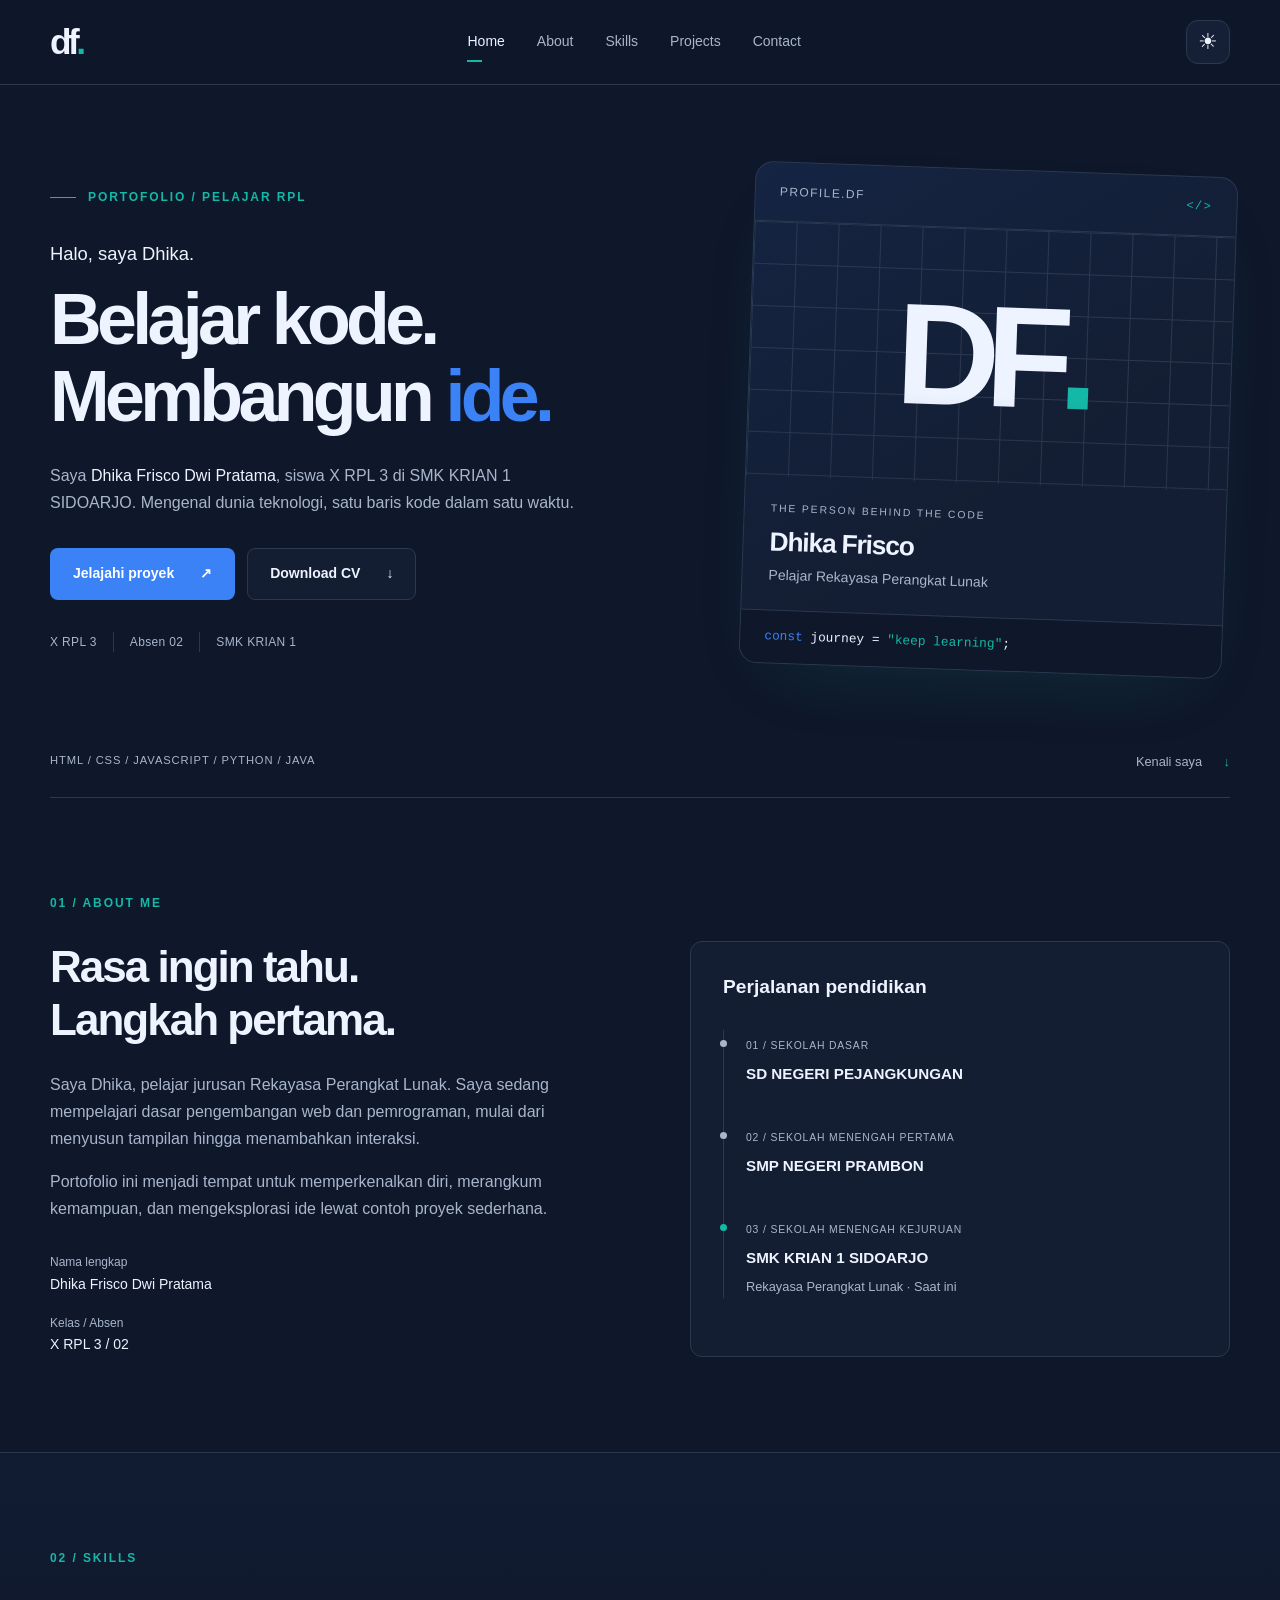
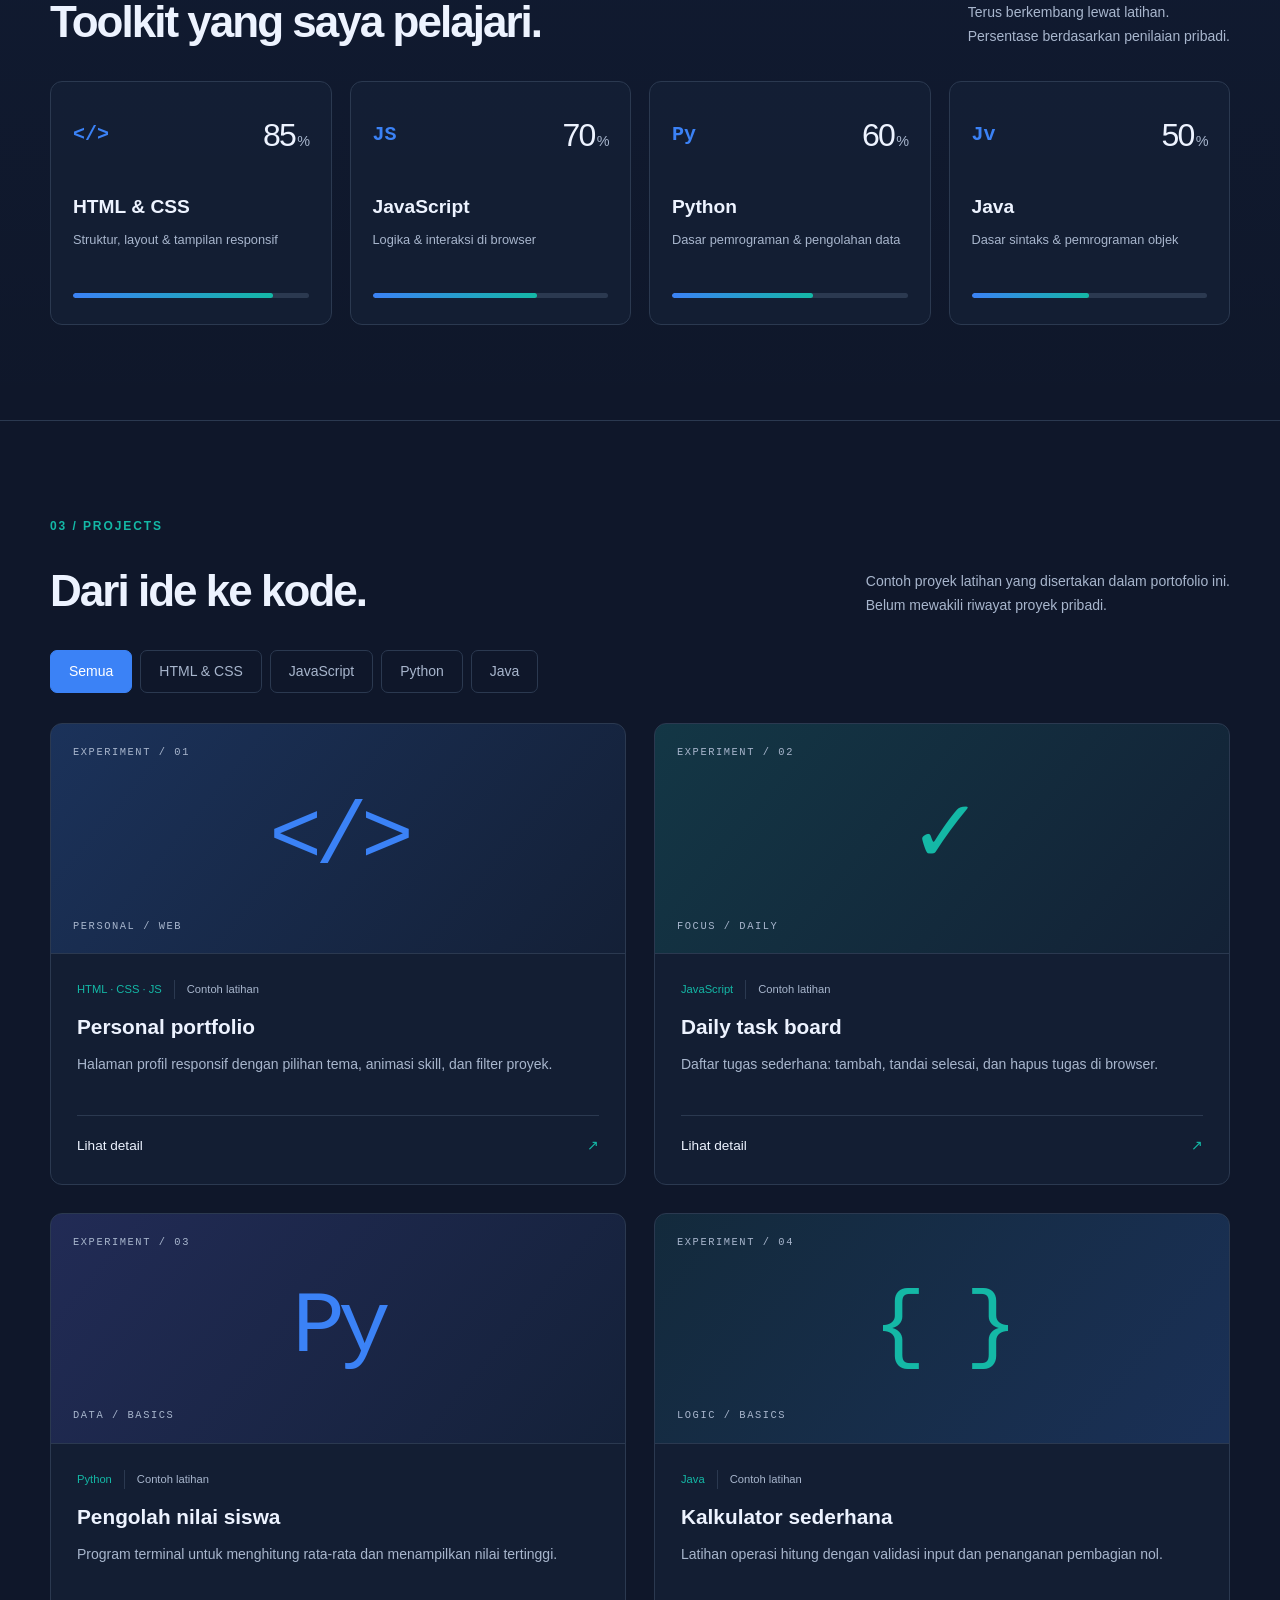
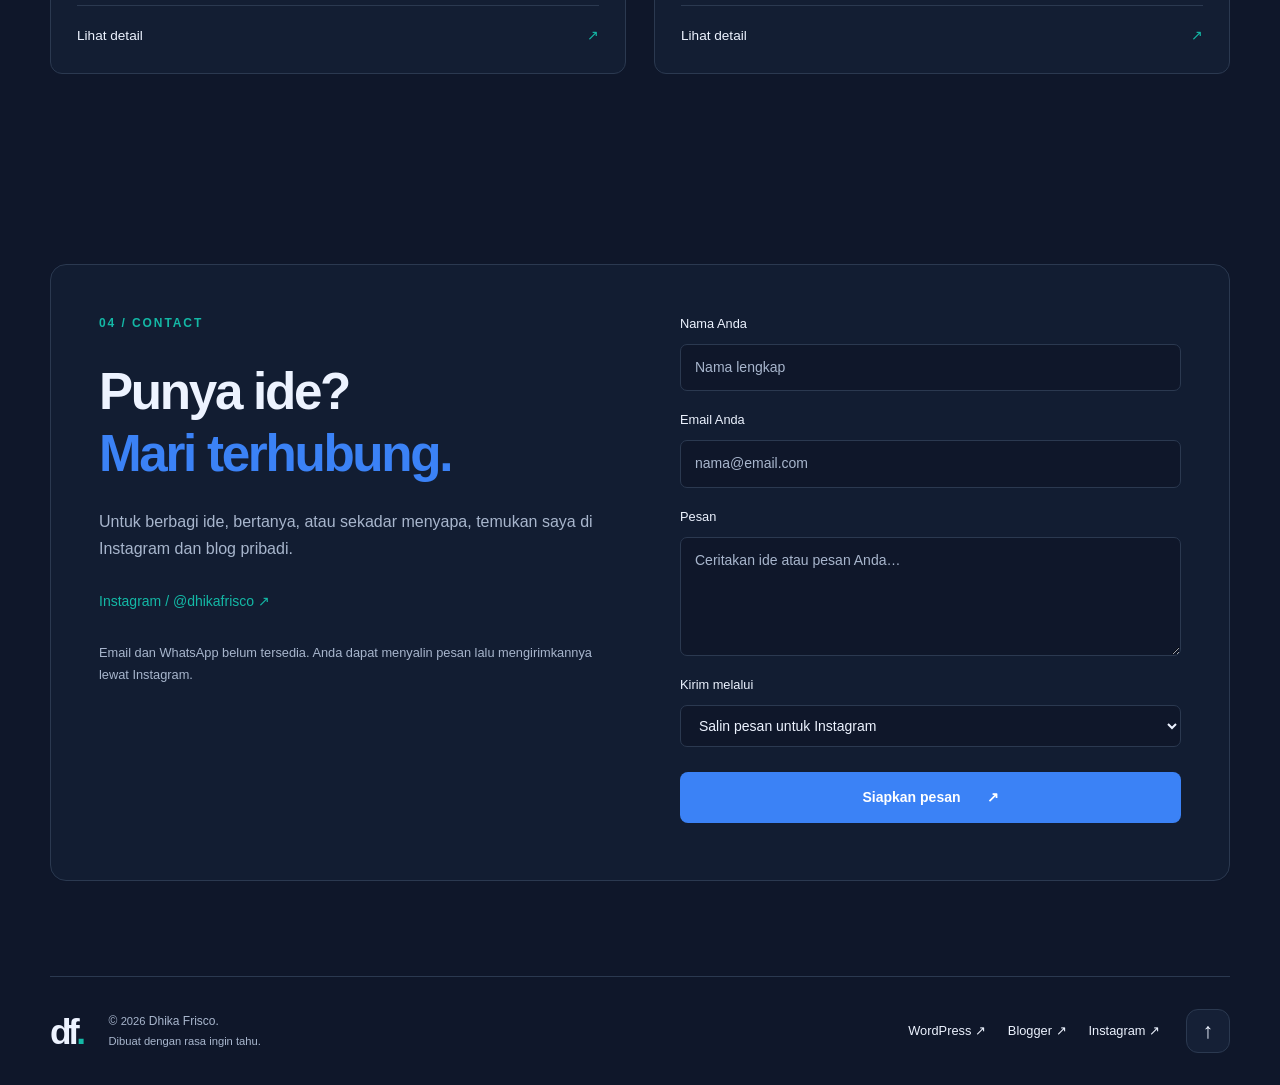
==== index.html @ e19b23f7 "Add files via upload" ====
<!DOCTYPE html>
<html lang="id" data-theme="dark"><head><meta charset="UTF-8"><meta name="viewport" content="width=device-width, initial-scale=1"><meta name="description" content="Portofolio Dhika Frisco Dwi Pratama, siswa X RPL 3 SMK KRIAN 1 SIDOARJO. Profil, kemampuan, dan contoh proyek pemrograman."><meta name="theme-color" content="#0F172A"><title>Dhika Frisco — Portofolio</title><link rel="icon" href="assets/favicon.svg" type="image/svg+xml"><link rel="stylesheet" href="style.css"><script src="config.js" defer></script><script src="script.js" defer></script></head>
<body><a class="skip" href="#main">Lewati navigasi</a><header class="header"><div class="container nav-wrap"><a href="#home" class="brand" aria-label="Dhika Frisco, beranda">df<span>.</span></a><nav id="navigation" aria-label="Navigasi utama"><a href="#home" class="active">Home</a><a href="#about">About</a><a href="#skills">Skills</a><a href="#projects">Projects</a><a href="#contact">Contact</a></nav><div class="nav-tools"><button id="theme-toggle" class="icon-button" aria-label="Aktifkan mode terang" aria-pressed="false">☀</button><button id="menu-toggle" class="icon-button menu-toggle" aria-label="Buka menu" aria-controls="navigation" aria-expanded="false">☰</button></div></div></header>
<main id="main"><section id="home" class="hero container"><div class="hero-copy"><div class="eyebrow"><span class="line"></span> PORTOFOLIO / PELAJAR RPL</div><p class="hello">Halo, saya Dhika.</p><h1>Belajar kode.<br>Membangun <span>ide.</span></h1><p class="hero-description">Saya <strong>Dhika Frisco Dwi Pratama</strong>, siswa X RPL 3 di SMK KRIAN 1 SIDOARJO. Mengenal dunia teknologi, satu baris kode dalam satu waktu.</p><div class="actions"><a class="button primary" href="#projects">Jelajahi proyek <span aria-hidden="true">↗</span></a><a class="button secondary" href="assets/CV-Dhika-Frisco.pdf" download>Download CV <span aria-hidden="true">↓</span></a></div><div class="hero-meta"><span>X RPL 3</span><span>Absen 02</span><span>SMK KRIAN 1</span></div></div><div class="profile-panel"><div class="panel-top"><span>PROFILE.DF</span><span class="mono">&lt;/&gt;</span></div><div class="monogram" role="img" aria-label="Monogram DF, Dhika Frisco">DF<span>.</span></div><div class="profile-bottom"><span class="small-label">THE PERSON BEHIND THE CODE</span><h2>Dhika Frisco</h2><p>Pelajar Rekayasa Perangkat Lunak</p></div><div class="code-note"><span>const</span> journey = <b>"keep learning"</b>;</div></div><div class="hero-foot"><span>HTML / CSS / JAVASCRIPT / PYTHON / JAVA</span><a href="#about">Kenali saya <span aria-hidden="true">↓</span></a></div></section>
<section id="about" class="section container"><div class="section-label">01 / ABOUT ME</div><div class="about-grid"><div><h2>Rasa ingin tahu.<br>Langkah pertama.</h2><p>Saya Dhika, pelajar jurusan Rekayasa Perangkat Lunak. Saya sedang mempelajari dasar pengembangan web dan pemrograman, mulai dari menyusun tampilan hingga menambahkan interaksi.</p><p>Portofolio ini menjadi tempat untuk memperkenalkan diri, merangkum kemampuan, dan mengeksplorasi ide lewat contoh proyek sederhana.</p><div class="identity"><div><span>Nama lengkap</span><strong>Dhika Frisco Dwi Pratama</strong></div><div><span>Kelas / Absen</span><strong>X RPL 3 / 02</strong></div></div></div><div class="education"><h3>Perjalanan pendidikan</h3><ol><li><span>01 / SEKOLAH DASAR</span><h4>SD NEGERI PEJANGKUNGAN</h4></li><li><span>02 / SEKOLAH MENENGAH PERTAMA</span><h4>SMP NEGERI PRAMBON</h4></li><li class="current"><span>03 / SEKOLAH MENENGAH KEJURUAN</span><h4>SMK KRIAN 1 SIDOARJO</h4><p>Rekayasa Perangkat Lunak · Saat ini</p></li></ol></div></div></section>
<section id="skills" class="section skills-section"><div class="container"><div class="section-label">02 / SKILLS</div><div class="section-heading"><h2>Toolkit yang saya pelajari.</h2><p>Terus berkembang lewat latihan.<br>Persentase berdasarkan penilaian pribadi.</p></div><div class="skills-grid"><article class="skill-card"><div class="skill-top"><span class="skill-icon" aria-hidden="true">&lt;/&gt;</span><span class="percent">85<small>%</small></span></div><h3>HTML & CSS</h3><p>Struktur, layout & tampilan responsif</p><div class="skill-track" role="progressbar" aria-label="Kemampuan HTML & CSS" aria-valuemin="0" aria-valuemax="100" aria-valuenow="85"><span style="--level:85%"></span></div></article><article class="skill-card"><div class="skill-top"><span class="skill-icon" aria-hidden="true">JS</span><span class="percent">70<small>%</small></span></div><h3>JavaScript</h3><p>Logika & interaksi di browser</p><div class="skill-track" role="progressbar" aria-label="Kemampuan JavaScript" aria-valuemin="0" aria-valuemax="100" aria-valuenow="70"><span style="--level:70%"></span></div></article><article class="skill-card"><div class="skill-top"><span class="skill-icon" aria-hidden="true">Py</span><span class="percent">60<small>%</small></span></div><h3>Python</h3><p>Dasar pemrograman & pengolahan data</p><div class="skill-track" role="progressbar" aria-label="Kemampuan Python" aria-valuemin="0" aria-valuemax="100" aria-valuenow="60"><span style="--level:60%"></span></div></article><article class="skill-card"><div class="skill-top"><span class="skill-icon" aria-hidden="true">Jv</span><span class="percent">50<small>%</small></span></div><h3>Java</h3><p>Dasar sintaks & pemrograman objek</p><div class="skill-track" role="progressbar" aria-label="Kemampuan Java" aria-valuemin="0" aria-valuemax="100" aria-valuenow="50"><span style="--level:50%"></span></div></article></div></div></section>
<section id="projects" class="section container"><div class="section-label">03 / PROJECTS</div><div class="section-heading"><h2>Dari ide ke kode.</h2><p>Contoh proyek latihan yang disertakan dalam portofolio ini.<br>Belum mewakili riwayat proyek pribadi.</p></div><div class="filters" role="group" aria-label="Filter bahasa proyek"><button class="selected" data-filter="all" aria-pressed="true">Semua</button><button data-filter="html" aria-pressed="false">HTML & CSS</button><button data-filter="js" aria-pressed="false">JavaScript</button><button data-filter="python" aria-pressed="false">Python</button><button data-filter="java" aria-pressed="false">Java</button></div><p class="sr-only" id="filter-status" aria-live="polite">4 proyek ditampilkan.</p><div class="projects-grid"><article class="project-card" data-category="html js"><div class="project-art art-1"><span class="project-number">EXPERIMENT / 01</span><span class="project-symbol" aria-hidden="true">&lt;/&gt;</span><span class="art-caption">PERSONAL / WEB</span></div><div class="project-body"><div class="tags">HTML · CSS · JS <span>Contoh latihan</span></div><h3>Personal portfolio</h3><p>Halaman profil responsif dengan pilihan tema, animasi skill, dan filter proyek.</p><button class="project-open" data-project="1">Lihat detail <span aria-hidden="true">↗</span></button></div></article><article class="project-card" data-category="html js"><div class="project-art art-2"><span class="project-number">EXPERIMENT / 02</span><span class="project-symbol" aria-hidden="true">✓</span><span class="art-caption">FOCUS / DAILY</span></div><div class="project-body"><div class="tags">JavaScript <span>Contoh latihan</span></div><h3>Daily task board</h3><p>Daftar tugas sederhana: tambah, tandai selesai, dan hapus tugas di browser.</p><button class="project-open" data-project="2">Lihat detail <span aria-hidden="true">↗</span></button></div></article><article class="project-card" data-category="python"><div class="project-art art-3"><span class="project-number">EXPERIMENT / 03</span><span class="project-symbol" aria-hidden="true">Py</span><span class="art-caption">DATA / BASICS</span></div><div class="project-body"><div class="tags">Python <span>Contoh latihan</span></div><h3>Pengolah nilai siswa</h3><p>Program terminal untuk menghitung rata-rata dan menampilkan nilai tertinggi.</p><button class="project-open" data-project="3">Lihat detail <span aria-hidden="true">↗</span></button></div></article><article class="project-card" data-category="java"><div class="project-art art-4"><span class="project-number">EXPERIMENT / 04</span><span class="project-symbol" aria-hidden="true">{ }</span><span class="art-caption">LOGIC / BASICS</span></div><div class="project-body"><div class="tags">Java <span>Contoh latihan</span></div><h3>Kalkulator sederhana</h3><p>Latihan operasi hitung dengan validasi input dan penanganan pembagian nol.</p><button class="project-open" data-project="4">Lihat detail <span aria-hidden="true">↗</span></button></div></article></div></section>
<section id="contact" class="section container"><div class="contact-panel"><div><div class="section-label">04 / CONTACT</div><h2>Punya ide?<br><span>Mari terhubung.</span></h2><p>Untuk berbagi ide, bertanya, atau sekadar menyapa, temukan saya di Instagram dan blog pribadi.</p><a class="social-contact" href="https://www.instagram.com/dhikafrisco/" target="_blank" rel="noopener noreferrer">Instagram / @dhikafrisco ↗</a><p class="contact-note" id="contact-note">Email dan WhatsApp belum tersedia. Anda dapat menyalin pesan lalu mengirimkannya lewat Instagram.</p></div><form id="contact-form"><label for="name">Nama Anda</label><input id="name" name="name" autocomplete="name" placeholder="Nama lengkap" required maxlength="100"><label for="email">Email Anda</label><input id="email" name="email" type="email" autocomplete="email" placeholder="nama@email.com" required maxlength="180"><label for="message">Pesan</label><textarea id="message" name="message" rows="4" placeholder="Ceritakan ide atau pesan Anda…" required maxlength="3000"></textarea><label for="channel">Kirim melalui</label><select id="channel" name="channel"><option value="copy">Salin pesan untuk Instagram</option></select><button type="submit" class="button primary" id="send-button">Siapkan pesan <span aria-hidden="true">↗</span></button><p id="form-status" role="status" aria-live="polite"></p></form></div></section></main>
<footer class="container footer"><a class="brand" href="#home" aria-label="Kembali ke beranda">df<span>.</span></a><p>© <span id="year">2026</span> Dhika Frisco.<br><span>Dibuat dengan rasa ingin tahu.</span></p><div class="footer-links"><a href="https://dhikadifidip.wordpress.com" target="_blank" rel="noopener noreferrer">WordPress ↗</a><a href="https://difidip.blogspot.com" target="_blank" rel="noopener noreferrer">Blogger ↗</a><a href="https://www.instagram.com/dhikafrisco/" target="_blank" rel="noopener noreferrer">Instagram ↗</a></div><a class="icon-button" href="#home" aria-label="Kembali ke atas">↑</a></footer>
<dialog id="project-dialog"><div class="dialog-header"><span class="section-label">PROJECT / DETAIL</span><button id="close-dialog" class="icon-button" aria-label="Tutup detail">×</button></div><h2 id="dialog-title"></h2><p id="dialog-description"></p><p class="contact-note">Contoh latihan, bukan klaim proyek yang telah dikerjakan sebelumnya.</p><a id="dialog-link" class="button primary">Buka</a></dialog><noscript><p class="noscript">Aktifkan JavaScript untuk filter proyek, pergantian tema, dan formulir kontak. Profil dan CV tetap dapat diakses.</p></noscript></body></html>
---- style.css ----
:root{color-scheme:dark;--bg:#0f172a;--surface:#152036;--text:#edf3ff;--muted:#a8b6cd;--border:#2b3950;--blue:#3b82f6;--teal:#14b8a6;--glass:rgba(21,32,54,.75);--header:rgba(15,23,42,.88)}
[data-theme=light]{color-scheme:light;--bg:#f5f8ff;--surface:#fff;--text:#14233b;--muted:#52617a;--border:#d4deed;--blue:#245fcb;--teal:#087c70;--glass:rgba(255,255,255,.82);--header:rgba(245,248,255,.92)}
*{box-sizing:border-box}html{scroll-behavior:smooth;scroll-padding-top:100px}body{margin:0;background:var(--bg);color:var(--text);font-family:Inter,ui-sans-serif,-apple-system,BlinkMacSystemFont,"Segoe UI",sans-serif;font-size:16px;line-height:1.7}a{color:inherit;text-decoration:none}button,input,textarea,select{font:inherit}button,a,input,textarea,select{-webkit-tap-highlight-color:transparent}button{cursor:pointer}button,a{touch-action:manipulation}button{color:inherit}a,button{transition:background .2s,transform .2s,color .2s,border-color .2s}button:hover,.button:hover{transform:translateY(-2px)}:focus-visible{outline:3px solid var(--teal);outline-offset:5px}p{color:var(--muted)}h1,h2,h3,h4,p{margin-top:0}h2{font-size:clamp(1.9rem,3.5vw,2.75rem);line-height:1.2;letter-spacing:-.045em;margin-bottom:24px}h3{font-size:1.2rem;line-height:1.35}h4{line-height:1.5}.container{width:min(1180px,calc(100% - 64px));margin-inline:auto}.header{position:sticky;top:0;z-index:20;border-bottom:1px solid var(--border);background:var(--header);backdrop-filter:blur(20px)}.nav-wrap{display:flex;align-items:center;justify-content:space-between;height:84px}.brand{font-size:2.2rem;font-weight:800;letter-spacing:-.1em;line-height:1}.brand span{color:var(--teal)}nav{display:flex;gap:32px}nav a{font-size:.875rem;color:var(--muted);position:relative;padding:10px 0}nav a.active,nav a:hover{color:var(--text)}nav a.active:after{content:"";position:absolute;bottom:2px;left:0;width:15px;height:2px;background:var(--teal)}.nav-tools{display:flex;gap:8px}.icon-button{display:inline-flex;align-items:center;justify-content:center;width:44px;height:44px;border:1px solid var(--border);border-radius:12px;background:var(--surface);font-size:1.35rem}.menu-toggle{display:none}.hero{position:relative;display:grid;grid-template-columns:1.3fr 1fr;column-gap:70px;align-items:center;padding-top:84px}.eyebrow,.section-label{font-size:.75rem;letter-spacing:.16em;color:var(--teal);font-weight:700}.eyebrow{display:flex;align-items:center;gap:12px;margin-bottom:30px}.line{width:26px;height:1px;background:var(--teal)}.hello{color:var(--text);font-size:1.15rem;margin-bottom:12px}h1{font-size:clamp(3rem,5.6vw,4.8rem);line-height:1.08;letter-spacing:-.065em;margin:0 0 26px;font-weight:750}h1 span,.contact-panel h2 span{color:var(--blue)}.hero-description{max-width:540px;margin-bottom:32px}.hero-description strong{color:var(--text);font-weight:500}.actions{display:flex;flex-wrap:wrap;gap:12px}.button{display:inline-flex;align-items:center;justify-content:center;gap:26px;padding:13px 22px;font-size:.875rem;font-weight:650;border-radius:8px;min-height:48px;border:1px solid transparent}.primary{background:var(--blue);color:#fff}.primary:hover{filter:brightness(1.12)}.secondary{border-color:var(--border);background:var(--glass)}.hero-meta{display:flex;flex-wrap:wrap;gap:16px;margin-top:32px;font-size:.75rem;letter-spacing:.03em;color:var(--muted)}.hero-meta span+span{border-left:1px solid var(--border);padding-left:16px}.profile-panel{position:relative;isolation:isolate;border:1px solid var(--border);border-radius:18px;background:linear-gradient(145deg,rgba(59,130,246,.12),var(--glass) 60%);box-shadow:0 30px 80px -35px rgba(20,184,166,.16);transform:rotate(2deg);overflow:hidden}.panel-top{display:flex;justify-content:space-between;align-items:center;padding:19px 24px;border-bottom:1px solid var(--border);font-size:.75rem;letter-spacing:.12em;color:var(--muted)}.mono{font-family:monospace;color:var(--teal)}.monogram{height:255px;display:flex;align-items:center;justify-content:center;font-size:9rem;font-weight:800;letter-spacing:-.1em;line-height:1;color:var(--text);background-image:linear-gradient(var(--border) 1px,transparent 1px),linear-gradient(90deg,var(--border) 1px,transparent 1px);background-size:42px 42px;mask-image:linear-gradient(black 65%,rgba(0,0,0,.85))}.monogram span{color:var(--teal)}.profile-bottom{padding:16px 26px 22px}.small-label{font-size:.65rem;letter-spacing:.18em;color:var(--muted)}.profile-bottom h2{font-size:1.65rem;margin:6px 0}.profile-bottom p{font-size:.875rem;margin:0}.code-note{padding:15px 24px;font-family:monospace;font-size:.8rem;background:var(--bg);border-top:1px solid var(--border)}.code-note span{color:var(--blue)}.code-note b{color:var(--teal);font-weight:400}.hero-foot{grid-column:1/-1;display:flex;justify-content:space-between;gap:20px;padding:42px 0 24px;margin-top:38px;border-bottom:1px solid var(--border);font-size:.7rem;letter-spacing:.08em;color:var(--muted)}.hero-foot a{font-size:.8rem;letter-spacing:0}.hero-foot a span{margin-left:18px;color:var(--teal)}.section{padding-top:95px;padding-bottom:95px}.section-label{margin-bottom:28px}.about-grid{display:grid;grid-template-columns:1fr 1fr;gap:100px}.identity{margin-top:30px;display:grid;gap:16px}.identity div{display:flex;flex-direction:column}.identity span{color:var(--muted);font-size:.75rem}.identity strong{font-size:.875rem;font-weight:500}.education{padding:32px;border:1px solid var(--border);border-radius:12px;background:var(--glass)}.education h3{margin-bottom:30px}.education ol{padding:0;list-style:none;margin:0}.education li{border-left:1px solid var(--border);padding:0 0 30px 22px;position:relative}.education li:before{content:"";width:7px;height:7px;position:absolute;left:-4px;top:10px;border-radius:50%;background:var(--muted)}.education li.current{padding-bottom:0}.education li.current:before{background:var(--teal)}.education li span{font-size:.65rem;letter-spacing:.08em;color:var(--muted)}.education h4{font-size:.95rem;margin:6px 0}.education li p{font-size:.8rem;margin:0}.skills-section{background:linear-gradient(180deg,rgba(59,130,246,.035),transparent);border-block:1px solid var(--border)}.section-heading{display:flex;justify-content:space-between;align-items:end;gap:32px;margin-bottom:32px}.section-heading h2{margin:0}.section-heading p{font-size:.875rem;margin:0;max-width:390px}.skills-grid{display:grid;grid-template-columns:repeat(4,1fr);gap:18px}.skill-card{padding:26px 22px;border:1px solid var(--border);background:var(--glass);border-radius:12px;transition:transform .3s,border-color .3s}.skill-card:hover{transform:translateY(-5px);border-color:var(--blue)}.skill-top{display:flex;align-items:center;justify-content:space-between;margin-bottom:32px}.skill-icon{font-family:monospace;font-weight:bold;color:var(--blue);font-size:1.25rem}.percent{font-size:2rem;letter-spacing:-.05em}.percent small{font-size:.9rem;color:var(--muted);margin-left:2px}.skill-card h3{margin-bottom:9px}.skill-card p{font-size:.8rem;min-height:44px;margin-bottom:20px}.skill-track{height:5px;background:var(--border);border-radius:4px;overflow:hidden}.skill-track span{display:block;height:100%;width:var(--level);background:linear-gradient(90deg,var(--blue),var(--teal));border-radius:4px}.motion .skill-track span{width:0;transition:width 1.2s cubic-bezier(.2,.7,.2,1)}.motion .skill-card.visible .skill-track span{width:var(--level)}.filters{display:flex;gap:8px;flex-wrap:wrap;margin-bottom:30px}.filters button{padding:9px 18px;border:1px solid var(--border);background:transparent;border-radius:7px;color:var(--muted);font-size:.875rem}.filters .selected{background:var(--blue);border-color:var(--blue);color:white}.projects-grid{display:grid;grid-template-columns:repeat(2,1fr);gap:28px}.project-card{border:1px solid var(--border);border-radius:12px;overflow:hidden;background:var(--glass);transition:border-color .3s,transform .3s}.project-card:hover{border-color:var(--blue);transform:translateY(-3px)}[hidden]{display:none!important}.project-art{height:230px;position:relative;display:flex;align-items:center;justify-content:center;background:linear-gradient(130deg,rgba(59,130,246,.2),rgba(59,130,246,.02));border-bottom:1px solid var(--border)}.art-2{background:linear-gradient(130deg,rgba(20,184,166,.16),rgba(20,184,166,.02))}.art-3{background:linear-gradient(130deg,rgba(99,102,241,.18),rgba(59,130,246,.03))}.art-4{background:linear-gradient(130deg,rgba(20,184,166,.08),rgba(59,130,246,.18))}.project-number,.art-caption{position:absolute;left:22px;font-family:monospace;font-size:.65rem;letter-spacing:.15em;color:var(--muted)}.project-number{top:20px}.art-caption{bottom:18px}.project-symbol{font-family:monospace;font-size:5.5rem;letter-spacing:-.08em;color:var(--blue)}.art-2 .project-symbol,.art-4 .project-symbol{color:var(--teal)}.project-body{padding:26px}.tags{display:flex;align-items:center;gap:12px;flex-wrap:wrap;font-size:.7rem;color:var(--teal);margin-bottom:14px}.tags span{color:var(--muted);border-left:1px solid var(--border);padding-left:12px}.project-body h3{font-size:1.3rem;margin-bottom:12px}.project-body p{font-size:.875rem;min-height:48px}.project-open{width:100%;display:flex;justify-content:space-between;background:none;border:0;border-top:1px solid var(--border);padding:18px 0 0;font-size:.85rem;text-align:left}.project-open span{color:var(--teal)}.contact-panel{display:grid;grid-template-columns:1fr 1fr;gap:80px;background:var(--glass);backdrop-filter:blur(12px);border:1px solid var(--border);border-radius:16px;padding:48px}.contact-panel h2{font-size:clamp(2rem,4vw,3.4rem)}.social-contact{display:block;color:var(--teal);margin:28px 0;font-size:.875rem}.contact-note{font-size:.8rem;color:var(--muted)}form{display:grid;gap:9px}label{font-size:.8rem}input,textarea,select{width:100%;min-width:0;color:var(--text);border:1px solid var(--border);background:var(--bg);border-radius:7px;padding:11px 14px;margin-bottom:9px;font-size:.875rem}textarea{resize:vertical}input::placeholder,textarea::placeholder{color:var(--muted)}form .button{margin-top:7px}#form-status{font-size:.8rem;margin:0;overflow-wrap:anywhere}.footer{border-top:1px solid var(--border);padding-block:32px;display:flex;align-items:center;gap:26px}.footer p{margin:0;font-size:.75rem}.footer p span{font-size:.7rem}.footer-links{margin-left:auto;display:flex;gap:22px;font-size:.8rem}.footer a:hover{color:var(--teal)}dialog{color:var(--text);background:var(--surface);border:1px solid var(--border);border-radius:16px;padding:30px;width:min(560px,calc(100% - 32px));max-height:85vh}dialog::backdrop{background:rgba(0,0,0,.7);backdrop-filter:blur(6px)}.dialog-header{display:flex;align-items:center;justify-content:space-between;gap:20px;margin-bottom:25px}.dialog-header .section-label{margin:0}dialog h2{font-size:2rem}dialog p{font-size:.95rem}.sr-only{position:absolute;width:1px;height:1px;padding:0;margin:-1px;overflow:hidden;clip:rect(0,0,0,0);white-space:nowrap;border:0}.skip{position:fixed;top:-80px;left:20px;background:var(--blue);color:white;padding:10px;z-index:100}.skip:focus{top:12px}.noscript{padding:20px;text-align:center}
@media(min-width:1500px){.hero{padding-top:110px}}@media(max-width:980px){.hero{gap:36px}.about-grid{gap:40px}.skills-grid{grid-template-columns:repeat(2,1fr)}.contact-panel{gap:35px;padding:32px}.hero h1{font-size:3.6rem}.monogram{font-size:7rem;height:235px}.footer-links{gap:14px}}@media(max-width:700px){.container{width:calc(100% - 36px)}.nav-wrap{height:72px}.menu-toggle{display:flex}nav{display:none;position:absolute;top:72px;left:0;right:0;background:var(--bg);padding:18px;border-bottom:1px solid var(--border);flex-direction:column;gap:4px}nav.open{display:flex}nav a{padding:10px 14px}nav a.active:after{left:0;top:20px;width:4px;height:16px}.hero{grid-template-columns:1fr;padding-top:52px;gap:38px}.hero h1{font-size:clamp(2.8rem,11vw,4rem)}.eyebrow{font-size:.65rem;margin-bottom:25px}.hero-description{font-size:.95rem}.profile-panel{width:100%;max-width:440px;margin:0 auto;transform:none}.monogram{height:215px;font-size:7.5rem}.hero-foot{margin-top:0;padding-top:12px;align-items:center}.hero-foot>span{font-size:.6rem;max-width:200px}.hero-foot a{white-space:nowrap}.hero-foot a span{margin-left:5px}.section{padding-block:64px}.about-grid,.contact-panel{grid-template-columns:1fr;gap:30px}.education{padding:24px}.section-heading{display:block}.section-heading p{margin-top:20px}.skills-grid{gap:12px}.skill-card{padding:20px 16px}.skill-top{margin-bottom:20px}.skill-card h3{font-size:1rem}.skill-card p{font-size:.8rem;min-height:66px}.percent{font-size:1.75rem}.projects-grid{grid-template-columns:1fr}.project-art{height:210px}.project-body p{min-height:0}.filters button{padding:9px 12px;font-size:.8rem}.contact-panel{padding:24px 20px}.footer{flex-wrap:wrap;gap:20px}.footer-links{order:4;width:100%;margin:0;justify-content:space-between}.footer>.icon-button{margin-left:auto}.footer p{flex:1}.actions .button{padding:12px 17px;gap:15px}}@media(prefers-reduced-motion:reduce){html{scroll-behavior:auto}*,*:before,*:after{transition:none!important;animation:none!important}.motion .skill-track span{width:var(--level)}}
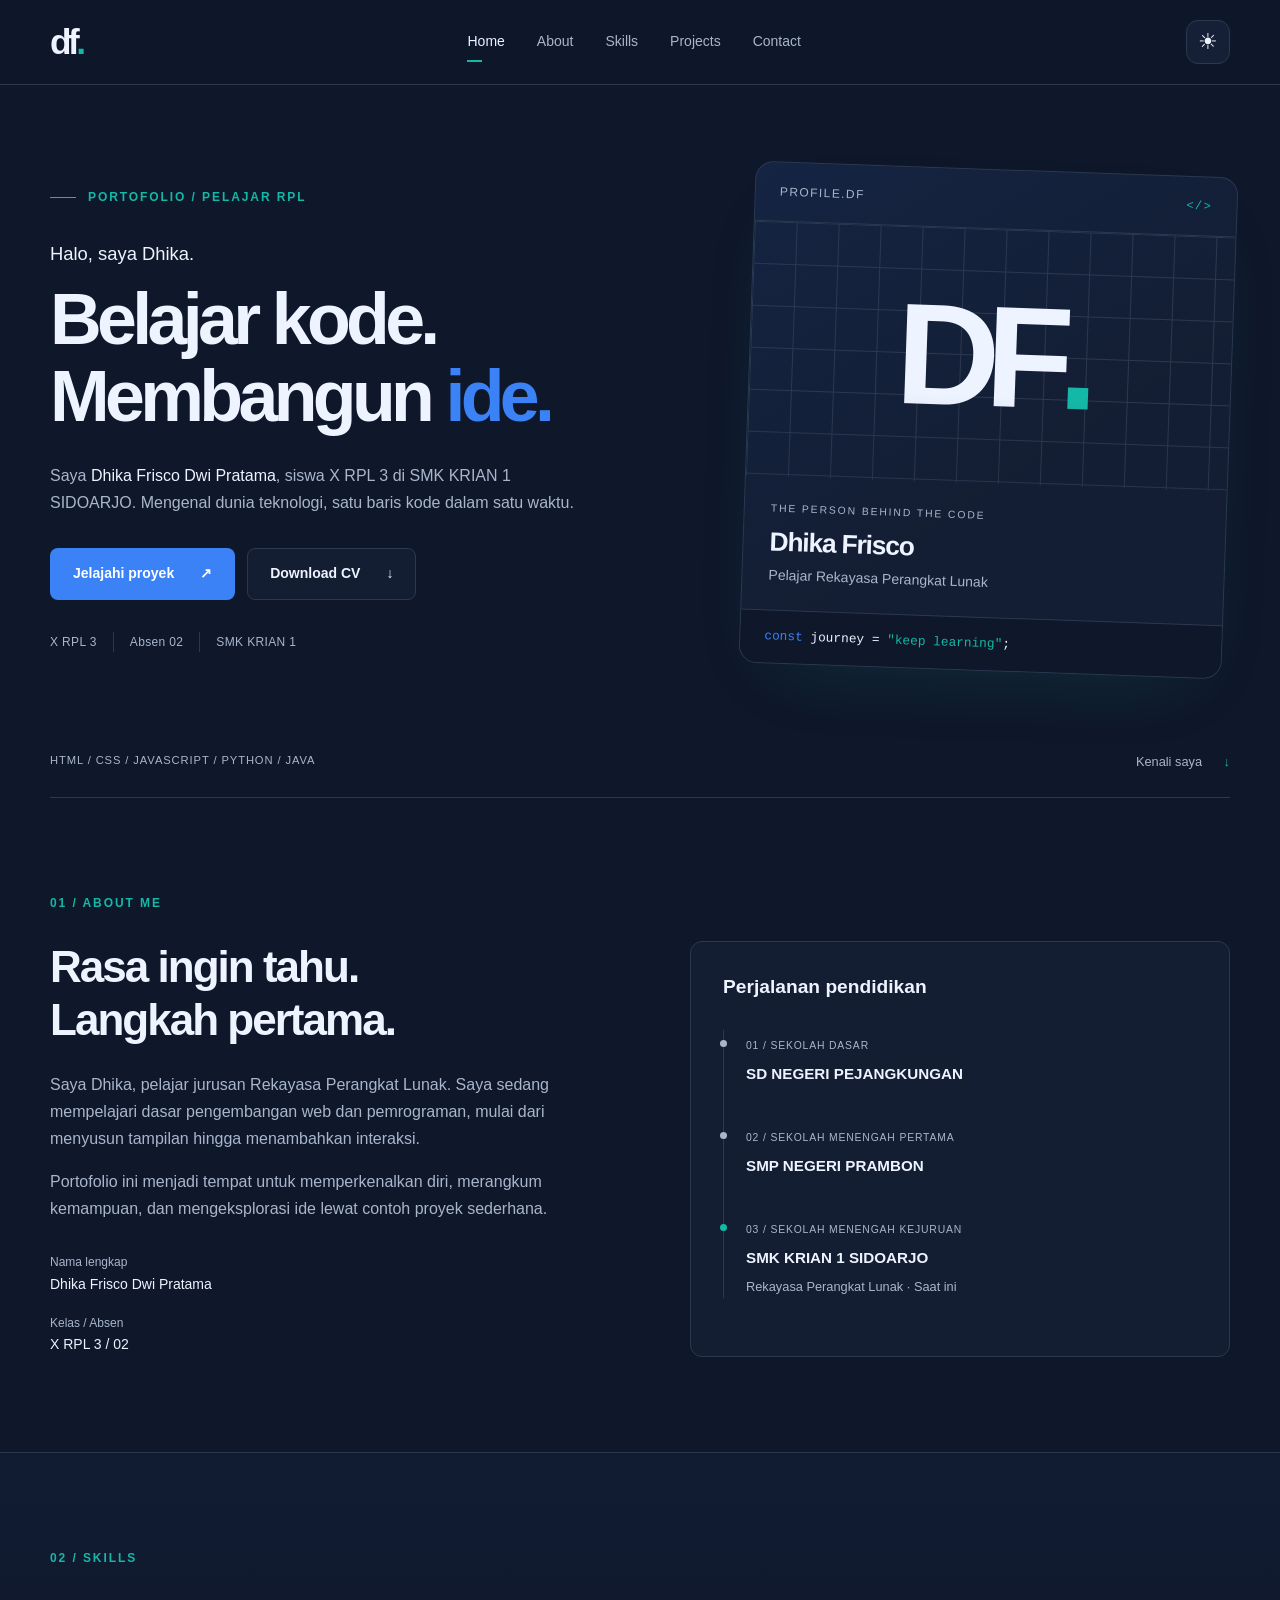
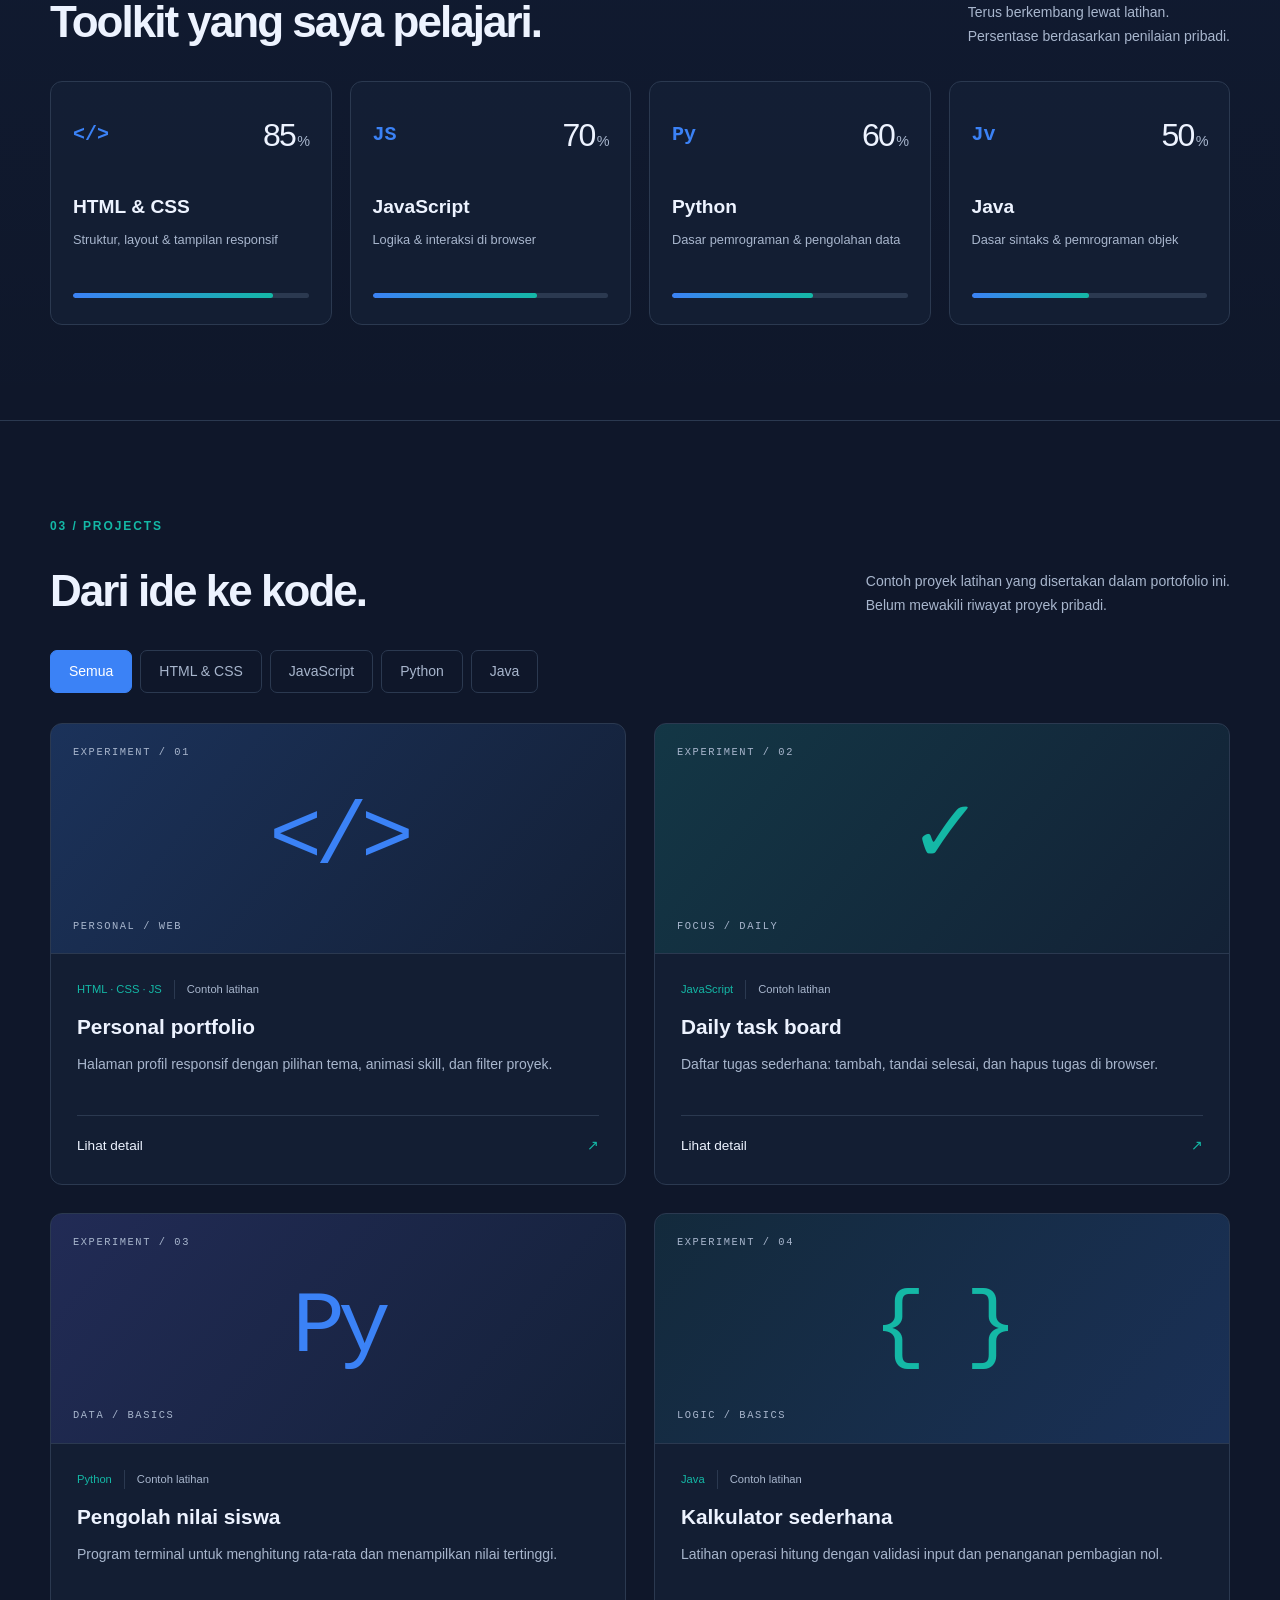
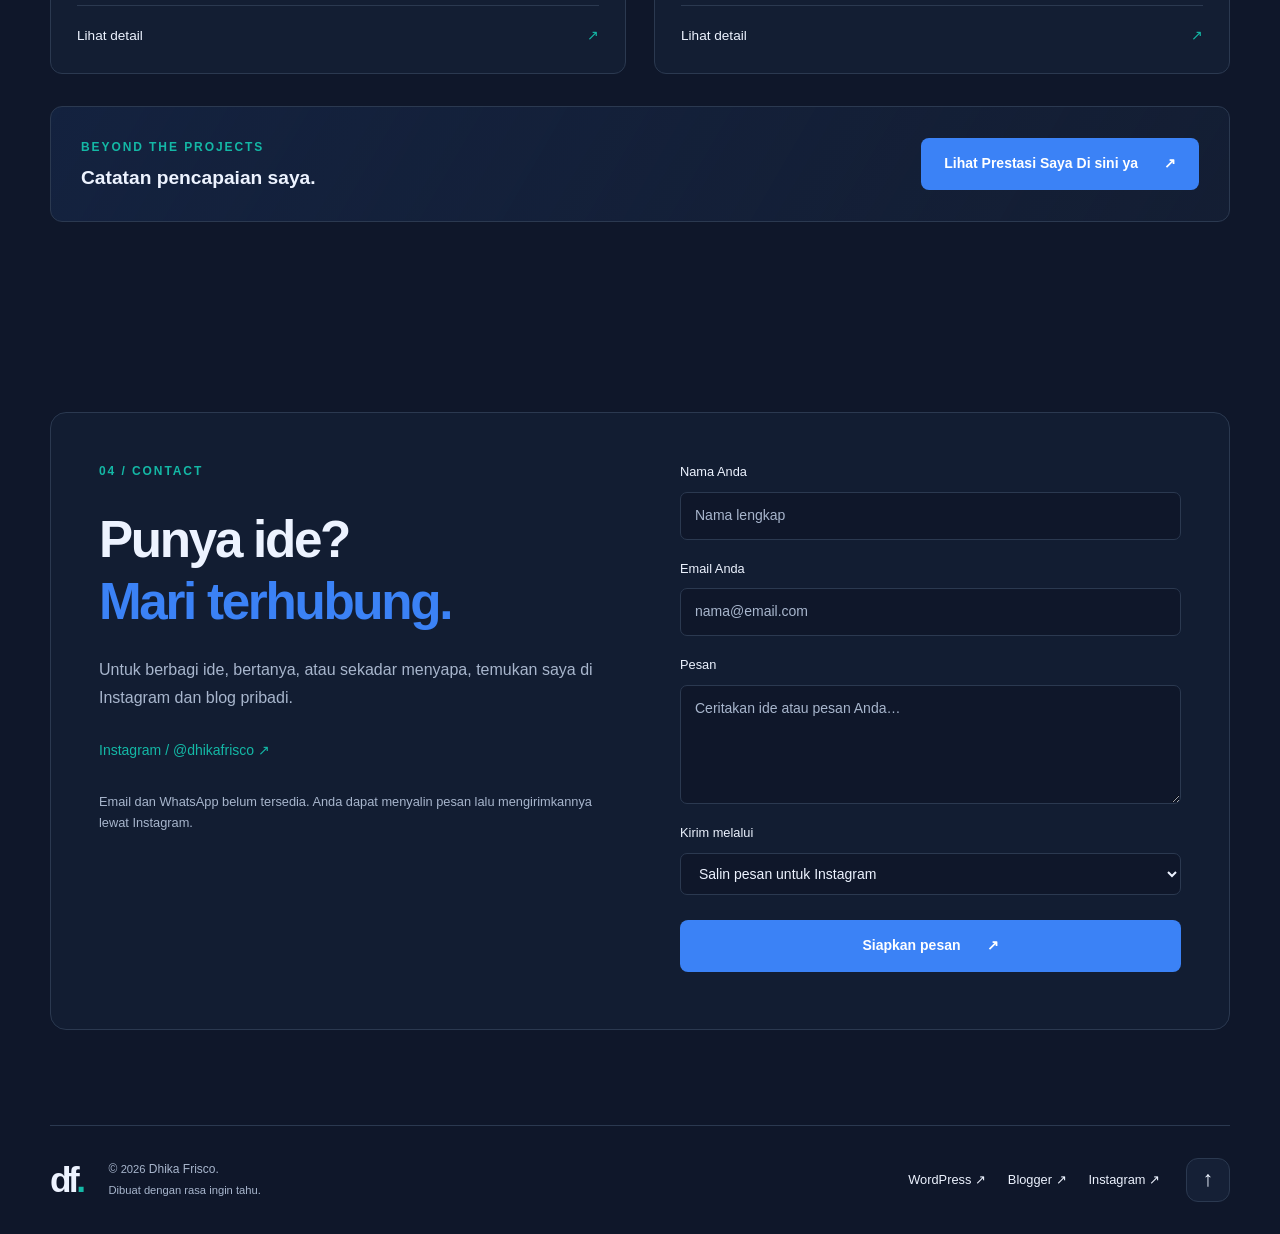
==== commit 18ffb11a: "Add files via upload" ====
--- a/index.html
+++ b/index.html
@@ -4,7 +4,7 @@
 <main id="main"><section id="home" class="hero container"><div class="hero-copy"><div class="eyebrow"><span class="line"></span> PORTOFOLIO / PELAJAR RPL</div><p class="hello">Halo, saya Dhika.</p><h1>Belajar kode.<br>Membangun <span>ide.</span></h1><p class="hero-description">Saya <strong>Dhika Frisco Dwi Pratama</strong>, siswa X RPL 3 di SMK KRIAN 1 SIDOARJO. Mengenal dunia teknologi, satu baris kode dalam satu waktu.</p><div class="actions"><a class="button primary" href="#projects">Jelajahi proyek <span aria-hidden="true">↗</span></a><a class="button secondary" href="assets/CV-Dhika-Frisco.pdf" download>Download CV <span aria-hidden="true">↓</span></a></div><div class="hero-meta"><span>X RPL 3</span><span>Absen 02</span><span>SMK KRIAN 1</span></div></div><div class="profile-panel"><div class="panel-top"><span>PROFILE.DF</span><span class="mono">&lt;/&gt;</span></div><div class="monogram" role="img" aria-label="Monogram DF, Dhika Frisco">DF<span>.</span></div><div class="profile-bottom"><span class="small-label">THE PERSON BEHIND THE CODE</span><h2>Dhika Frisco</h2><p>Pelajar Rekayasa Perangkat Lunak</p></div><div class="code-note"><span>const</span> journey = <b>"keep learning"</b>;</div></div><div class="hero-foot"><span>HTML / CSS / JAVASCRIPT / PYTHON / JAVA</span><a href="#about">Kenali saya <span aria-hidden="true">↓</span></a></div></section>
 <section id="about" class="section container"><div class="section-label">01 / ABOUT ME</div><div class="about-grid"><div><h2>Rasa ingin tahu.<br>Langkah pertama.</h2><p>Saya Dhika, pelajar jurusan Rekayasa Perangkat Lunak. Saya sedang mempelajari dasar pengembangan web dan pemrograman, mulai dari menyusun tampilan hingga menambahkan interaksi.</p><p>Portofolio ini menjadi tempat untuk memperkenalkan diri, merangkum kemampuan, dan mengeksplorasi ide lewat contoh proyek sederhana.</p><div class="identity"><div><span>Nama lengkap</span><strong>Dhika Frisco Dwi Pratama</strong></div><div><span>Kelas / Absen</span><strong>X RPL 3 / 02</strong></div></div></div><div class="education"><h3>Perjalanan pendidikan</h3><ol><li><span>01 / SEKOLAH DASAR</span><h4>SD NEGERI PEJANGKUNGAN</h4></li><li><span>02 / SEKOLAH MENENGAH PERTAMA</span><h4>SMP NEGERI PRAMBON</h4></li><li class="current"><span>03 / SEKOLAH MENENGAH KEJURUAN</span><h4>SMK KRIAN 1 SIDOARJO</h4><p>Rekayasa Perangkat Lunak · Saat ini</p></li></ol></div></div></section>
 <section id="skills" class="section skills-section"><div class="container"><div class="section-label">02 / SKILLS</div><div class="section-heading"><h2>Toolkit yang saya pelajari.</h2><p>Terus berkembang lewat latihan.<br>Persentase berdasarkan penilaian pribadi.</p></div><div class="skills-grid"><article class="skill-card"><div class="skill-top"><span class="skill-icon" aria-hidden="true">&lt;/&gt;</span><span class="percent">85<small>%</small></span></div><h3>HTML & CSS</h3><p>Struktur, layout & tampilan responsif</p><div class="skill-track" role="progressbar" aria-label="Kemampuan HTML & CSS" aria-valuemin="0" aria-valuemax="100" aria-valuenow="85"><span style="--level:85%"></span></div></article><article class="skill-card"><div class="skill-top"><span class="skill-icon" aria-hidden="true">JS</span><span class="percent">70<small>%</small></span></div><h3>JavaScript</h3><p>Logika & interaksi di browser</p><div class="skill-track" role="progressbar" aria-label="Kemampuan JavaScript" aria-valuemin="0" aria-valuemax="100" aria-valuenow="70"><span style="--level:70%"></span></div></article><article class="skill-card"><div class="skill-top"><span class="skill-icon" aria-hidden="true">Py</span><span class="percent">60<small>%</small></span></div><h3>Python</h3><p>Dasar pemrograman & pengolahan data</p><div class="skill-track" role="progressbar" aria-label="Kemampuan Python" aria-valuemin="0" aria-valuemax="100" aria-valuenow="60"><span style="--level:60%"></span></div></article><article class="skill-card"><div class="skill-top"><span class="skill-icon" aria-hidden="true">Jv</span><span class="percent">50<small>%</small></span></div><h3>Java</h3><p>Dasar sintaks & pemrograman objek</p><div class="skill-track" role="progressbar" aria-label="Kemampuan Java" aria-valuemin="0" aria-valuemax="100" aria-valuenow="50"><span style="--level:50%"></span></div></article></div></div></section>
-<section id="projects" class="section container"><div class="section-label">03 / PROJECTS</div><div class="section-heading"><h2>Dari ide ke kode.</h2><p>Contoh proyek latihan yang disertakan dalam portofolio ini.<br>Belum mewakili riwayat proyek pribadi.</p></div><div class="filters" role="group" aria-label="Filter bahasa proyek"><button class="selected" data-filter="all" aria-pressed="true">Semua</button><button data-filter="html" aria-pressed="false">HTML & CSS</button><button data-filter="js" aria-pressed="false">JavaScript</button><button data-filter="python" aria-pressed="false">Python</button><button data-filter="java" aria-pressed="false">Java</button></div><p class="sr-only" id="filter-status" aria-live="polite">4 proyek ditampilkan.</p><div class="projects-grid"><article class="project-card" data-category="html js"><div class="project-art art-1"><span class="project-number">EXPERIMENT / 01</span><span class="project-symbol" aria-hidden="true">&lt;/&gt;</span><span class="art-caption">PERSONAL / WEB</span></div><div class="project-body"><div class="tags">HTML · CSS · JS <span>Contoh latihan</span></div><h3>Personal portfolio</h3><p>Halaman profil responsif dengan pilihan tema, animasi skill, dan filter proyek.</p><button class="project-open" data-project="1">Lihat detail <span aria-hidden="true">↗</span></button></div></article><article class="project-card" data-category="html js"><div class="project-art art-2"><span class="project-number">EXPERIMENT / 02</span><span class="project-symbol" aria-hidden="true">✓</span><span class="art-caption">FOCUS / DAILY</span></div><div class="project-body"><div class="tags">JavaScript <span>Contoh latihan</span></div><h3>Daily task board</h3><p>Daftar tugas sederhana: tambah, tandai selesai, dan hapus tugas di browser.</p><button class="project-open" data-project="2">Lihat detail <span aria-hidden="true">↗</span></button></div></article><article class="project-card" data-category="python"><div class="project-art art-3"><span class="project-number">EXPERIMENT / 03</span><span class="project-symbol" aria-hidden="true">Py</span><span class="art-caption">DATA / BASICS</span></div><div class="project-body"><div class="tags">Python <span>Contoh latihan</span></div><h3>Pengolah nilai siswa</h3><p>Program terminal untuk menghitung rata-rata dan menampilkan nilai tertinggi.</p><button class="project-open" data-project="3">Lihat detail <span aria-hidden="true">↗</span></button></div></article><article class="project-card" data-category="java"><div class="project-art art-4"><span class="project-number">EXPERIMENT / 04</span><span class="project-symbol" aria-hidden="true">{ }</span><span class="art-caption">LOGIC / BASICS</span></div><div class="project-body"><div class="tags">Java <span>Contoh latihan</span></div><h3>Kalkulator sederhana</h3><p>Latihan operasi hitung dengan validasi input dan penanganan pembagian nol.</p><button class="project-open" data-project="4">Lihat detail <span aria-hidden="true">↗</span></button></div></article></div></section>
+<section id="projects" class="section container"><div class="section-label">03 / PROJECTS</div><div class="section-heading"><h2>Dari ide ke kode.</h2><p>Contoh proyek latihan yang disertakan dalam portofolio ini.<br>Belum mewakili riwayat proyek pribadi.</p></div><div class="filters" role="group" aria-label="Filter bahasa proyek"><button class="selected" data-filter="all" aria-pressed="true">Semua</button><button data-filter="html" aria-pressed="false">HTML & CSS</button><button data-filter="js" aria-pressed="false">JavaScript</button><button data-filter="python" aria-pressed="false">Python</button><button data-filter="java" aria-pressed="false">Java</button></div><p class="sr-only" id="filter-status" aria-live="polite">4 proyek ditampilkan.</p><div class="projects-grid"><article class="project-card" data-category="html js"><div class="project-art art-1"><span class="project-number">EXPERIMENT / 01</span><span class="project-symbol" aria-hidden="true">&lt;/&gt;</span><span class="art-caption">PERSONAL / WEB</span></div><div class="project-body"><div class="tags">HTML · CSS · JS <span>Contoh latihan</span></div><h3>Personal portfolio</h3><p>Halaman profil responsif dengan pilihan tema, animasi skill, dan filter proyek.</p><button class="project-open" data-project="1">Lihat detail <span aria-hidden="true">↗</span></button></div></article><article class="project-card" data-category="html js"><div class="project-art art-2"><span class="project-number">EXPERIMENT / 02</span><span class="project-symbol" aria-hidden="true">✓</span><span class="art-caption">FOCUS / DAILY</span></div><div class="project-body"><div class="tags">JavaScript <span>Contoh latihan</span></div><h3>Daily task board</h3><p>Daftar tugas sederhana: tambah, tandai selesai, dan hapus tugas di browser.</p><button class="project-open" data-project="2">Lihat detail <span aria-hidden="true">↗</span></button></div></article><article class="project-card" data-category="python"><div class="project-art art-3"><span class="project-number">EXPERIMENT / 03</span><span class="project-symbol" aria-hidden="true">Py</span><span class="art-caption">DATA / BASICS</span></div><div class="project-body"><div class="tags">Python <span>Contoh latihan</span></div><h3>Pengolah nilai siswa</h3><p>Program terminal untuk menghitung rata-rata dan menampilkan nilai tertinggi.</p><button class="project-open" data-project="3">Lihat detail <span aria-hidden="true">↗</span></button></div></article><article class="project-card" data-category="java"><div class="project-art art-4"><span class="project-number">EXPERIMENT / 04</span><span class="project-symbol" aria-hidden="true">{ }</span><span class="art-caption">LOGIC / BASICS</span></div><div class="project-body"><div class="tags">Java <span>Contoh latihan</span></div><h3>Kalkulator sederhana</h3><p>Latihan operasi hitung dengan validasi input dan penanganan pembagian nol.</p><button class="project-open" data-project="4">Lihat detail <span aria-hidden="true">↗</span></button></div></article></div><div class="achievement-cta"><div><span class="section-label">BEYOND THE PROJECTS</span><h3>Catatan pencapaian saya.</h3></div><a class="button primary" href="prestasi.html">Lihat Prestasi Saya Di sini ya <span aria-hidden="true">↗</span></a></div></section>
 <section id="contact" class="section container"><div class="contact-panel"><div><div class="section-label">04 / CONTACT</div><h2>Punya ide?<br><span>Mari terhubung.</span></h2><p>Untuk berbagi ide, bertanya, atau sekadar menyapa, temukan saya di Instagram dan blog pribadi.</p><a class="social-contact" href="https://www.instagram.com/dhikafrisco/" target="_blank" rel="noopener noreferrer">Instagram / @dhikafrisco ↗</a><p class="contact-note" id="contact-note">Email dan WhatsApp belum tersedia. Anda dapat menyalin pesan lalu mengirimkannya lewat Instagram.</p></div><form id="contact-form"><label for="name">Nama Anda</label><input id="name" name="name" autocomplete="name" placeholder="Nama lengkap" required maxlength="100"><label for="email">Email Anda</label><input id="email" name="email" type="email" autocomplete="email" placeholder="nama@email.com" required maxlength="180"><label for="message">Pesan</label><textarea id="message" name="message" rows="4" placeholder="Ceritakan ide atau pesan Anda…" required maxlength="3000"></textarea><label for="channel">Kirim melalui</label><select id="channel" name="channel"><option value="copy">Salin pesan untuk Instagram</option></select><button type="submit" class="button primary" id="send-button">Siapkan pesan <span aria-hidden="true">↗</span></button><p id="form-status" role="status" aria-live="polite"></p></form></div></section></main>
 <footer class="container footer"><a class="brand" href="#home" aria-label="Kembali ke beranda">df<span>.</span></a><p>© <span id="year">2026</span> Dhika Frisco.<br><span>Dibuat dengan rasa ingin tahu.</span></p><div class="footer-links"><a href="https://dhikadifidip.wordpress.com" target="_blank" rel="noopener noreferrer">WordPress ↗</a><a href="https://difidip.blogspot.com" target="_blank" rel="noopener noreferrer">Blogger ↗</a><a href="https://www.instagram.com/dhikafrisco/" target="_blank" rel="noopener noreferrer">Instagram ↗</a></div><a class="icon-button" href="#home" aria-label="Kembali ke atas">↑</a></footer>
 <dialog id="project-dialog"><div class="dialog-header"><span class="section-label">PROJECT / DETAIL</span><button id="close-dialog" class="icon-button" aria-label="Tutup detail">×</button></div><h2 id="dialog-title"></h2><p id="dialog-description"></p><p class="contact-note">Contoh latihan, bukan klaim proyek yang telah dikerjakan sebelumnya.</p><a id="dialog-link" class="button primary">Buka</a></dialog><noscript><p class="noscript">Aktifkan JavaScript untuk filter proyek, pergantian tema, dan formulir kontak. Profil dan CV tetap dapat diakses.</p></noscript></body></html>
--- a/style.css
+++ b/style.css
@@ -2,3 +2,8 @@
 [data-theme=light]{color-scheme:light;--bg:#f5f8ff;--surface:#fff;--text:#14233b;--muted:#52617a;--border:#d4deed;--blue:#245fcb;--teal:#087c70;--glass:rgba(255,255,255,.82);--header:rgba(245,248,255,.92)}
 *{box-sizing:border-box}html{scroll-behavior:smooth;scroll-padding-top:100px}body{margin:0;background:var(--bg);color:var(--text);font-family:Inter,ui-sans-serif,-apple-system,BlinkMacSystemFont,"Segoe UI",sans-serif;font-size:16px;line-height:1.7}a{color:inherit;text-decoration:none}button,input,textarea,select{font:inherit}button,a,input,textarea,select{-webkit-tap-highlight-color:transparent}button{cursor:pointer}button,a{touch-action:manipulation}button{color:inherit}a,button{transition:background .2s,transform .2s,color .2s,border-color .2s}button:hover,.button:hover{transform:translateY(-2px)}:focus-visible{outline:3px solid var(--teal);outline-offset:5px}p{color:var(--muted)}h1,h2,h3,h4,p{margin-top:0}h2{font-size:clamp(1.9rem,3.5vw,2.75rem);line-height:1.2;letter-spacing:-.045em;margin-bottom:24px}h3{font-size:1.2rem;line-height:1.35}h4{line-height:1.5}.container{width:min(1180px,calc(100% - 64px));margin-inline:auto}.header{position:sticky;top:0;z-index:20;border-bottom:1px solid var(--border);background:var(--header);backdrop-filter:blur(20px)}.nav-wrap{display:flex;align-items:center;justify-content:space-between;height:84px}.brand{font-size:2.2rem;font-weight:800;letter-spacing:-.1em;line-height:1}.brand span{color:var(--teal)}nav{display:flex;gap:32px}nav a{font-size:.875rem;color:var(--muted);position:relative;padding:10px 0}nav a.active,nav a:hover{color:var(--text)}nav a.active:after{content:"";position:absolute;bottom:2px;left:0;width:15px;height:2px;background:var(--teal)}.nav-tools{display:flex;gap:8px}.icon-button{display:inline-flex;align-items:center;justify-content:center;width:44px;height:44px;border:1px solid var(--border);border-radius:12px;background:var(--surface);font-size:1.35rem}.menu-toggle{display:none}.hero{position:relative;display:grid;grid-template-columns:1.3fr 1fr;column-gap:70px;align-items:center;padding-top:84px}.eyebrow,.section-label{font-size:.75rem;letter-spacing:.16em;color:var(--teal);font-weight:700}.eyebrow{display:flex;align-items:center;gap:12px;margin-bottom:30px}.line{width:26px;height:1px;background:var(--teal)}.hello{color:var(--text);font-size:1.15rem;margin-bottom:12px}h1{font-size:clamp(3rem,5.6vw,4.8rem);line-height:1.08;letter-spacing:-.065em;margin:0 0 26px;font-weight:750}h1 span,.contact-panel h2 span{color:var(--blue)}.hero-description{max-width:540px;margin-bottom:32px}.hero-description strong{color:var(--text);font-weight:500}.actions{display:flex;flex-wrap:wrap;gap:12px}.button{display:inline-flex;align-items:center;justify-content:center;gap:26px;padding:13px 22px;font-size:.875rem;font-weight:650;border-radius:8px;min-height:48px;border:1px solid transparent}.primary{background:var(--blue);color:#fff}.primary:hover{filter:brightness(1.12)}.secondary{border-color:var(--border);background:var(--glass)}.hero-meta{display:flex;flex-wrap:wrap;gap:16px;margin-top:32px;font-size:.75rem;letter-spacing:.03em;color:var(--muted)}.hero-meta span+span{border-left:1px solid var(--border);padding-left:16px}.profile-panel{position:relative;isolation:isolate;border:1px solid var(--border);border-radius:18px;background:linear-gradient(145deg,rgba(59,130,246,.12),var(--glass) 60%);box-shadow:0 30px 80px -35px rgba(20,184,166,.16);transform:rotate(2deg);overflow:hidden}.panel-top{display:flex;justify-content:space-between;align-items:center;padding:19px 24px;border-bottom:1px solid var(--border);font-size:.75rem;letter-spacing:.12em;color:var(--muted)}.mono{font-family:monospace;color:var(--teal)}.monogram{height:255px;display:flex;align-items:center;justify-content:center;font-size:9rem;font-weight:800;letter-spacing:-.1em;line-height:1;color:var(--text);background-image:linear-gradient(var(--border) 1px,transparent 1px),linear-gradient(90deg,var(--border) 1px,transparent 1px);background-size:42px 42px;mask-image:linear-gradient(black 65%,rgba(0,0,0,.85))}.monogram span{color:var(--teal)}.profile-bottom{padding:16px 26px 22px}.small-label{font-size:.65rem;letter-spacing:.18em;color:var(--muted)}.profile-bottom h2{font-size:1.65rem;margin:6px 0}.profile-bottom p{font-size:.875rem;margin:0}.code-note{padding:15px 24px;font-family:monospace;font-size:.8rem;background:var(--bg);border-top:1px solid var(--border)}.code-note span{color:var(--blue)}.code-note b{color:var(--teal);font-weight:400}.hero-foot{grid-column:1/-1;display:flex;justify-content:space-between;gap:20px;padding:42px 0 24px;margin-top:38px;border-bottom:1px solid var(--border);font-size:.7rem;letter-spacing:.08em;color:var(--muted)}.hero-foot a{font-size:.8rem;letter-spacing:0}.hero-foot a span{margin-left:18px;color:var(--teal)}.section{padding-top:95px;padding-bottom:95px}.section-label{margin-bottom:28px}.about-grid{display:grid;grid-template-columns:1fr 1fr;gap:100px}.identity{margin-top:30px;display:grid;gap:16px}.identity div{display:flex;flex-direction:column}.identity span{color:var(--muted);font-size:.75rem}.identity strong{font-size:.875rem;font-weight:500}.education{padding:32px;border:1px solid var(--border);border-radius:12px;background:var(--glass)}.education h3{margin-bottom:30px}.education ol{padding:0;list-style:none;margin:0}.education li{border-left:1px solid var(--border);padding:0 0 30px 22px;position:relative}.education li:before{content:"";width:7px;height:7px;position:absolute;left:-4px;top:10px;border-radius:50%;background:var(--muted)}.education li.current{padding-bottom:0}.education li.current:before{background:var(--teal)}.education li span{font-size:.65rem;letter-spacing:.08em;color:var(--muted)}.education h4{font-size:.95rem;margin:6px 0}.education li p{font-size:.8rem;margin:0}.skills-section{background:linear-gradient(180deg,rgba(59,130,246,.035),transparent);border-block:1px solid var(--border)}.section-heading{display:flex;justify-content:space-between;align-items:end;gap:32px;margin-bottom:32px}.section-heading h2{margin:0}.section-heading p{font-size:.875rem;margin:0;max-width:390px}.skills-grid{display:grid;grid-template-columns:repeat(4,1fr);gap:18px}.skill-card{padding:26px 22px;border:1px solid var(--border);background:var(--glass);border-radius:12px;transition:transform .3s,border-color .3s}.skill-card:hover{transform:translateY(-5px);border-color:var(--blue)}.skill-top{display:flex;align-items:center;justify-content:space-between;margin-bottom:32px}.skill-icon{font-family:monospace;font-weight:bold;color:var(--blue);font-size:1.25rem}.percent{font-size:2rem;letter-spacing:-.05em}.percent small{font-size:.9rem;color:var(--muted);margin-left:2px}.skill-card h3{margin-bottom:9px}.skill-card p{font-size:.8rem;min-height:44px;margin-bottom:20px}.skill-track{height:5px;background:var(--border);border-radius:4px;overflow:hidden}.skill-track span{display:block;height:100%;width:var(--level);background:linear-gradient(90deg,var(--blue),var(--teal));border-radius:4px}.motion .skill-track span{width:0;transition:width 1.2s cubic-bezier(.2,.7,.2,1)}.motion .skill-card.visible .skill-track span{width:var(--level)}.filters{display:flex;gap:8px;flex-wrap:wrap;margin-bottom:30px}.filters button{padding:9px 18px;border:1px solid var(--border);background:transparent;border-radius:7px;color:var(--muted);font-size:.875rem}.filters .selected{background:var(--blue);border-color:var(--blue);color:white}.projects-grid{display:grid;grid-template-columns:repeat(2,1fr);gap:28px}.project-card{border:1px solid var(--border);border-radius:12px;overflow:hidden;background:var(--glass);transition:border-color .3s,transform .3s}.project-card:hover{border-color:var(--blue);transform:translateY(-3px)}[hidden]{display:none!important}.project-art{height:230px;position:relative;display:flex;align-items:center;justify-content:center;background:linear-gradient(130deg,rgba(59,130,246,.2),rgba(59,130,246,.02));border-bottom:1px solid var(--border)}.art-2{background:linear-gradient(130deg,rgba(20,184,166,.16),rgba(20,184,166,.02))}.art-3{background:linear-gradient(130deg,rgba(99,102,241,.18),rgba(59,130,246,.03))}.art-4{background:linear-gradient(130deg,rgba(20,184,166,.08),rgba(59,130,246,.18))}.project-number,.art-caption{position:absolute;left:22px;font-family:monospace;font-size:.65rem;letter-spacing:.15em;color:var(--muted)}.project-number{top:20px}.art-caption{bottom:18px}.project-symbol{font-family:monospace;font-size:5.5rem;letter-spacing:-.08em;color:var(--blue)}.art-2 .project-symbol,.art-4 .project-symbol{color:var(--teal)}.project-body{padding:26px}.tags{display:flex;align-items:center;gap:12px;flex-wrap:wrap;font-size:.7rem;color:var(--teal);margin-bottom:14px}.tags span{color:var(--muted);border-left:1px solid var(--border);padding-left:12px}.project-body h3{font-size:1.3rem;margin-bottom:12px}.project-body p{font-size:.875rem;min-height:48px}.project-open{width:100%;display:flex;justify-content:space-between;background:none;border:0;border-top:1px solid var(--border);padding:18px 0 0;font-size:.85rem;text-align:left}.project-open span{color:var(--teal)}.contact-panel{display:grid;grid-template-columns:1fr 1fr;gap:80px;background:var(--glass);backdrop-filter:blur(12px);border:1px solid var(--border);border-radius:16px;padding:48px}.contact-panel h2{font-size:clamp(2rem,4vw,3.4rem)}.social-contact{display:block;color:var(--teal);margin:28px 0;font-size:.875rem}.contact-note{font-size:.8rem;color:var(--muted)}form{display:grid;gap:9px}label{font-size:.8rem}input,textarea,select{width:100%;min-width:0;color:var(--text);border:1px solid var(--border);background:var(--bg);border-radius:7px;padding:11px 14px;margin-bottom:9px;font-size:.875rem}textarea{resize:vertical}input::placeholder,textarea::placeholder{color:var(--muted)}form .button{margin-top:7px}#form-status{font-size:.8rem;margin:0;overflow-wrap:anywhere}.footer{border-top:1px solid var(--border);padding-block:32px;display:flex;align-items:center;gap:26px}.footer p{margin:0;font-size:.75rem}.footer p span{font-size:.7rem}.footer-links{margin-left:auto;display:flex;gap:22px;font-size:.8rem}.footer a:hover{color:var(--teal)}dialog{color:var(--text);background:var(--surface);border:1px solid var(--border);border-radius:16px;padding:30px;width:min(560px,calc(100% - 32px));max-height:85vh}dialog::backdrop{background:rgba(0,0,0,.7);backdrop-filter:blur(6px)}.dialog-header{display:flex;align-items:center;justify-content:space-between;gap:20px;margin-bottom:25px}.dialog-header .section-label{margin:0}dialog h2{font-size:2rem}dialog p{font-size:.95rem}.sr-only{position:absolute;width:1px;height:1px;padding:0;margin:-1px;overflow:hidden;clip:rect(0,0,0,0);white-space:nowrap;border:0}.skip{position:fixed;top:-80px;left:20px;background:var(--blue);color:white;padding:10px;z-index:100}.skip:focus{top:12px}.noscript{padding:20px;text-align:center}
 @media(min-width:1500px){.hero{padding-top:110px}}@media(max-width:980px){.hero{gap:36px}.about-grid{gap:40px}.skills-grid{grid-template-columns:repeat(2,1fr)}.contact-panel{gap:35px;padding:32px}.hero h1{font-size:3.6rem}.monogram{font-size:7rem;height:235px}.footer-links{gap:14px}}@media(max-width:700px){.container{width:calc(100% - 36px)}.nav-wrap{height:72px}.menu-toggle{display:flex}nav{display:none;position:absolute;top:72px;left:0;right:0;background:var(--bg);padding:18px;border-bottom:1px solid var(--border);flex-direction:column;gap:4px}nav.open{display:flex}nav a{padding:10px 14px}nav a.active:after{left:0;top:20px;width:4px;height:16px}.hero{grid-template-columns:1fr;padding-top:52px;gap:38px}.hero h1{font-size:clamp(2.8rem,11vw,4rem)}.eyebrow{font-size:.65rem;margin-bottom:25px}.hero-description{font-size:.95rem}.profile-panel{width:100%;max-width:440px;margin:0 auto;transform:none}.monogram{height:215px;font-size:7.5rem}.hero-foot{margin-top:0;padding-top:12px;align-items:center}.hero-foot>span{font-size:.6rem;max-width:200px}.hero-foot a{white-space:nowrap}.hero-foot a span{margin-left:5px}.section{padding-block:64px}.about-grid,.contact-panel{grid-template-columns:1fr;gap:30px}.education{padding:24px}.section-heading{display:block}.section-heading p{margin-top:20px}.skills-grid{gap:12px}.skill-card{padding:20px 16px}.skill-top{margin-bottom:20px}.skill-card h3{font-size:1rem}.skill-card p{font-size:.8rem;min-height:66px}.percent{font-size:1.75rem}.projects-grid{grid-template-columns:1fr}.project-art{height:210px}.project-body p{min-height:0}.filters button{padding:9px 12px;font-size:.8rem}.contact-panel{padding:24px 20px}.footer{flex-wrap:wrap;gap:20px}.footer-links{order:4;width:100%;margin:0;justify-content:space-between}.footer>.icon-button{margin-left:auto}.footer p{flex:1}.actions .button{padding:12px 17px;gap:15px}}@media(prefers-reduced-motion:reduce){html{scroll-behavior:auto}*,*:before,*:after{transition:none!important;animation:none!important}.motion .skill-track span{width:var(--level)}}
+
+/* Halaman prestasi: memakai token warna dan tema portofolio. */
+.achievement-cta{display:flex;align-items:center;justify-content:space-between;gap:24px;padding:30px;margin-top:32px;border:1px solid var(--border);border-radius:12px;background:linear-gradient(120deg,rgba(59,130,246,.1),var(--glass))}.achievement-cta .section-label{display:block;margin-bottom:8px}.achievement-cta h3{margin:0}.achievement-hero{padding:78px 0 55px;border-bottom:1px solid var(--border)}.achievement-hero h1{font-size:clamp(2.5rem,6vw,4.8rem);overflow-wrap:anywhere}.achievement-hero>p{max-width:560px}.achievement-gallery{padding:64px 0 90px;min-height:400px}.achievement-gallery .section-label{margin-bottom:16px}.achievement-grid{display:grid;grid-template-columns:repeat(3,minmax(0,1fr));gap:24px}.achievement-card{margin:0;border:1px solid var(--border);background:var(--glass);border-radius:12px;overflow:hidden}.achievement-image-button{display:block;width:100%;padding:16px;border:0;border-bottom:1px solid var(--border);background:linear-gradient(135deg,rgba(59,130,246,.08),rgba(20,184,166,.06));cursor:zoom-in}.achievement-image-button img{display:block;width:100%;height:250px;object-fit:contain}.achievement-card figcaption{display:flex;align-items:center;justify-content:space-between;padding:20px;gap:12px}.achievement-card h3{margin:0;font-size:1rem}.achievement-card figcaption span{font-size:.8rem;color:var(--teal)}.achievement-empty{text-align:center;padding:56px 24px;border:1px dashed var(--border);border-radius:14px;background:var(--glass)}.achievement-empty>.mono{font-size:2rem;display:block;margin-bottom:20px}.achievement-empty p{font-size:.9rem}.achievement-dialog{width:min(1000px,calc(100% - 24px));max-height:92vh;padding:20px}.achievement-dialog .dialog-header{margin-bottom:16px}.achievement-dialog h2{font-size:1.2rem;margin:0}.achievement-dialog>img{display:block;width:100%;height:auto;max-height:66vh;object-fit:contain;margin-bottom:20px}.achievement-dialog .icon-button{flex-shrink:0}.achievement-image-button:hover{transform:none;background:rgba(59,130,246,.14)}
+@media(max-width:980px){.achievement-grid{grid-template-columns:repeat(2,minmax(0,1fr))}.achievement-cta{align-items:flex-start;flex-direction:column}}
+@media(max-width:700px){.achievement-nav{display:flex;position:static;padding:0;border:0;background:none;flex-direction:row;gap:12px}.achievement-nav a{padding:8px 0;font-size:.75rem}.achievement-nav a.active:after{top:auto;bottom:0;left:0;width:15px;height:2px}.achievements-page .nav-wrap{gap:14px}.achievement-hero{padding:48px 0 38px}.achievement-gallery{padding:44px 0 60px}.achievement-grid{grid-template-columns:1fr}.achievement-image-button img{height:260px}.achievement-cta{padding:24px 20px}.achievement-cta .button{width:100%;gap:12px;text-align:center}.achievement-hero .hero-meta{gap:10px}.achievement-hero .hero-meta span+span{padding-left:10px}}
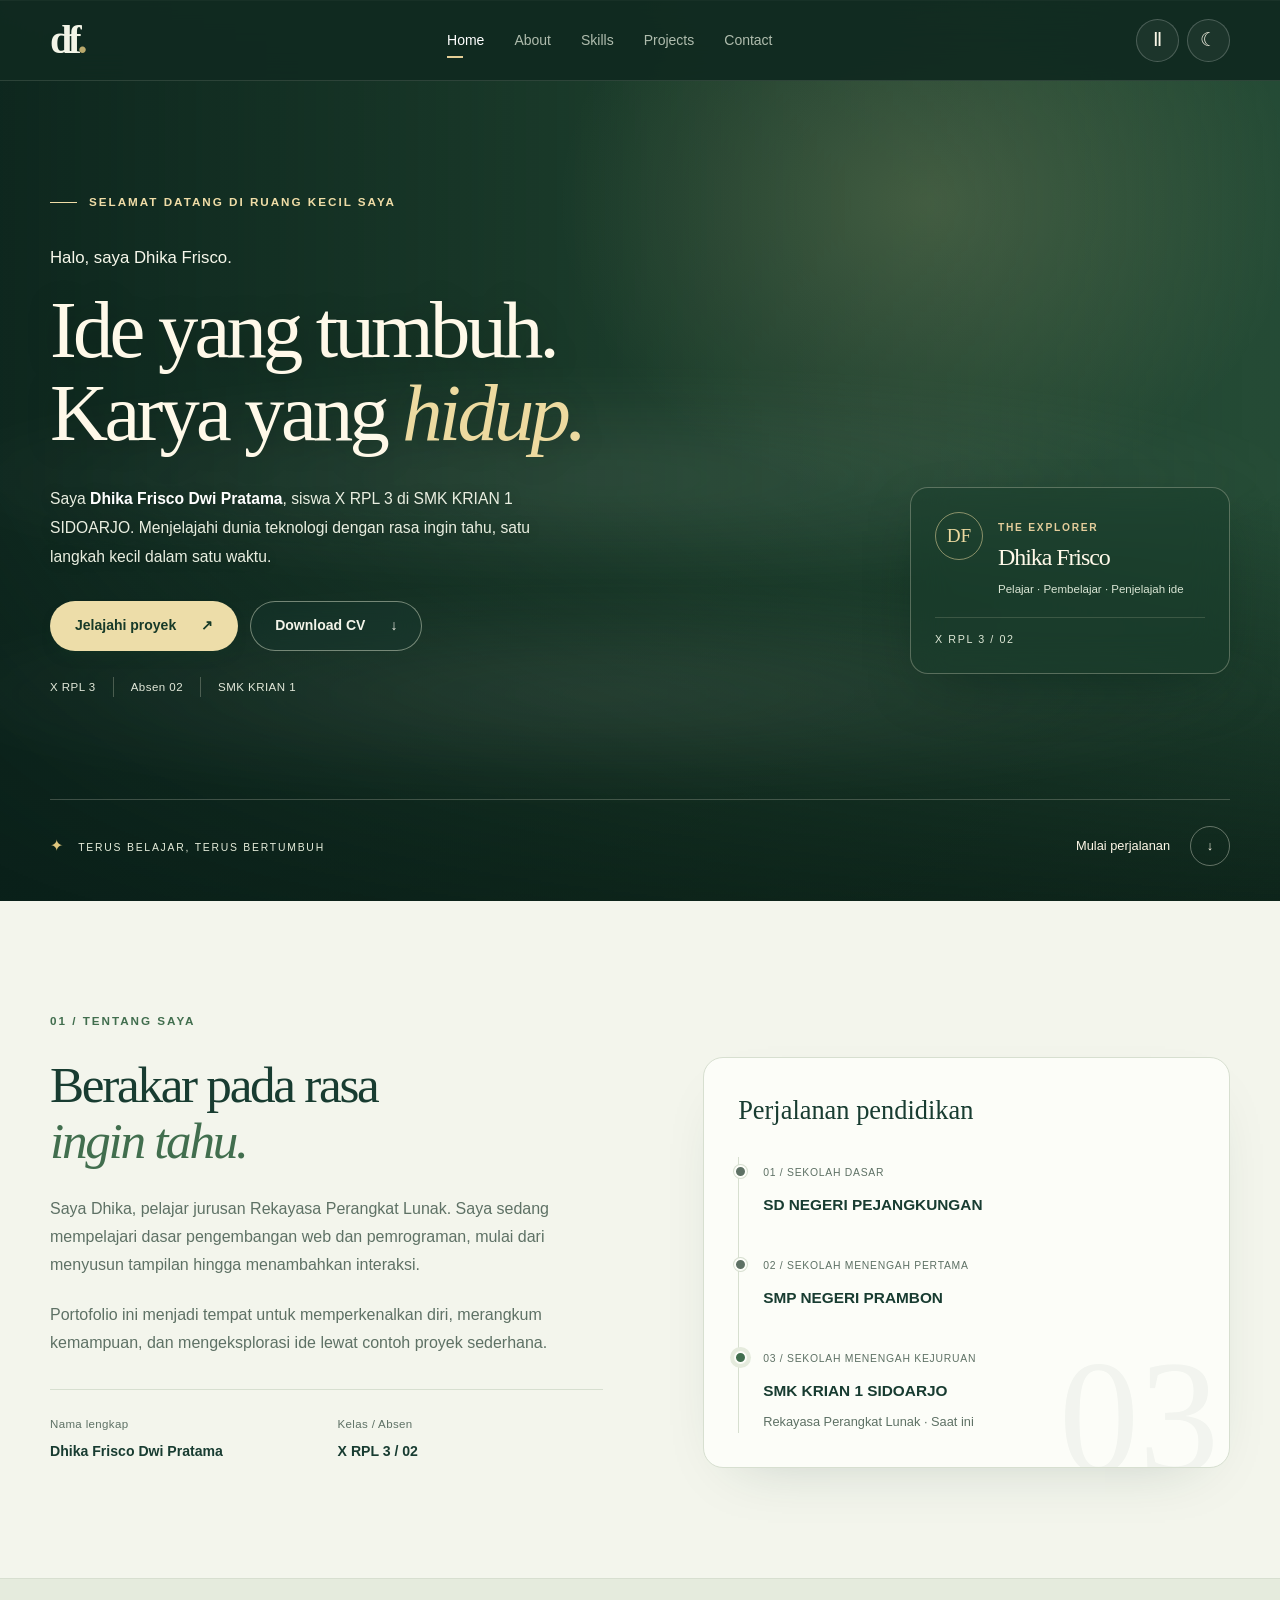
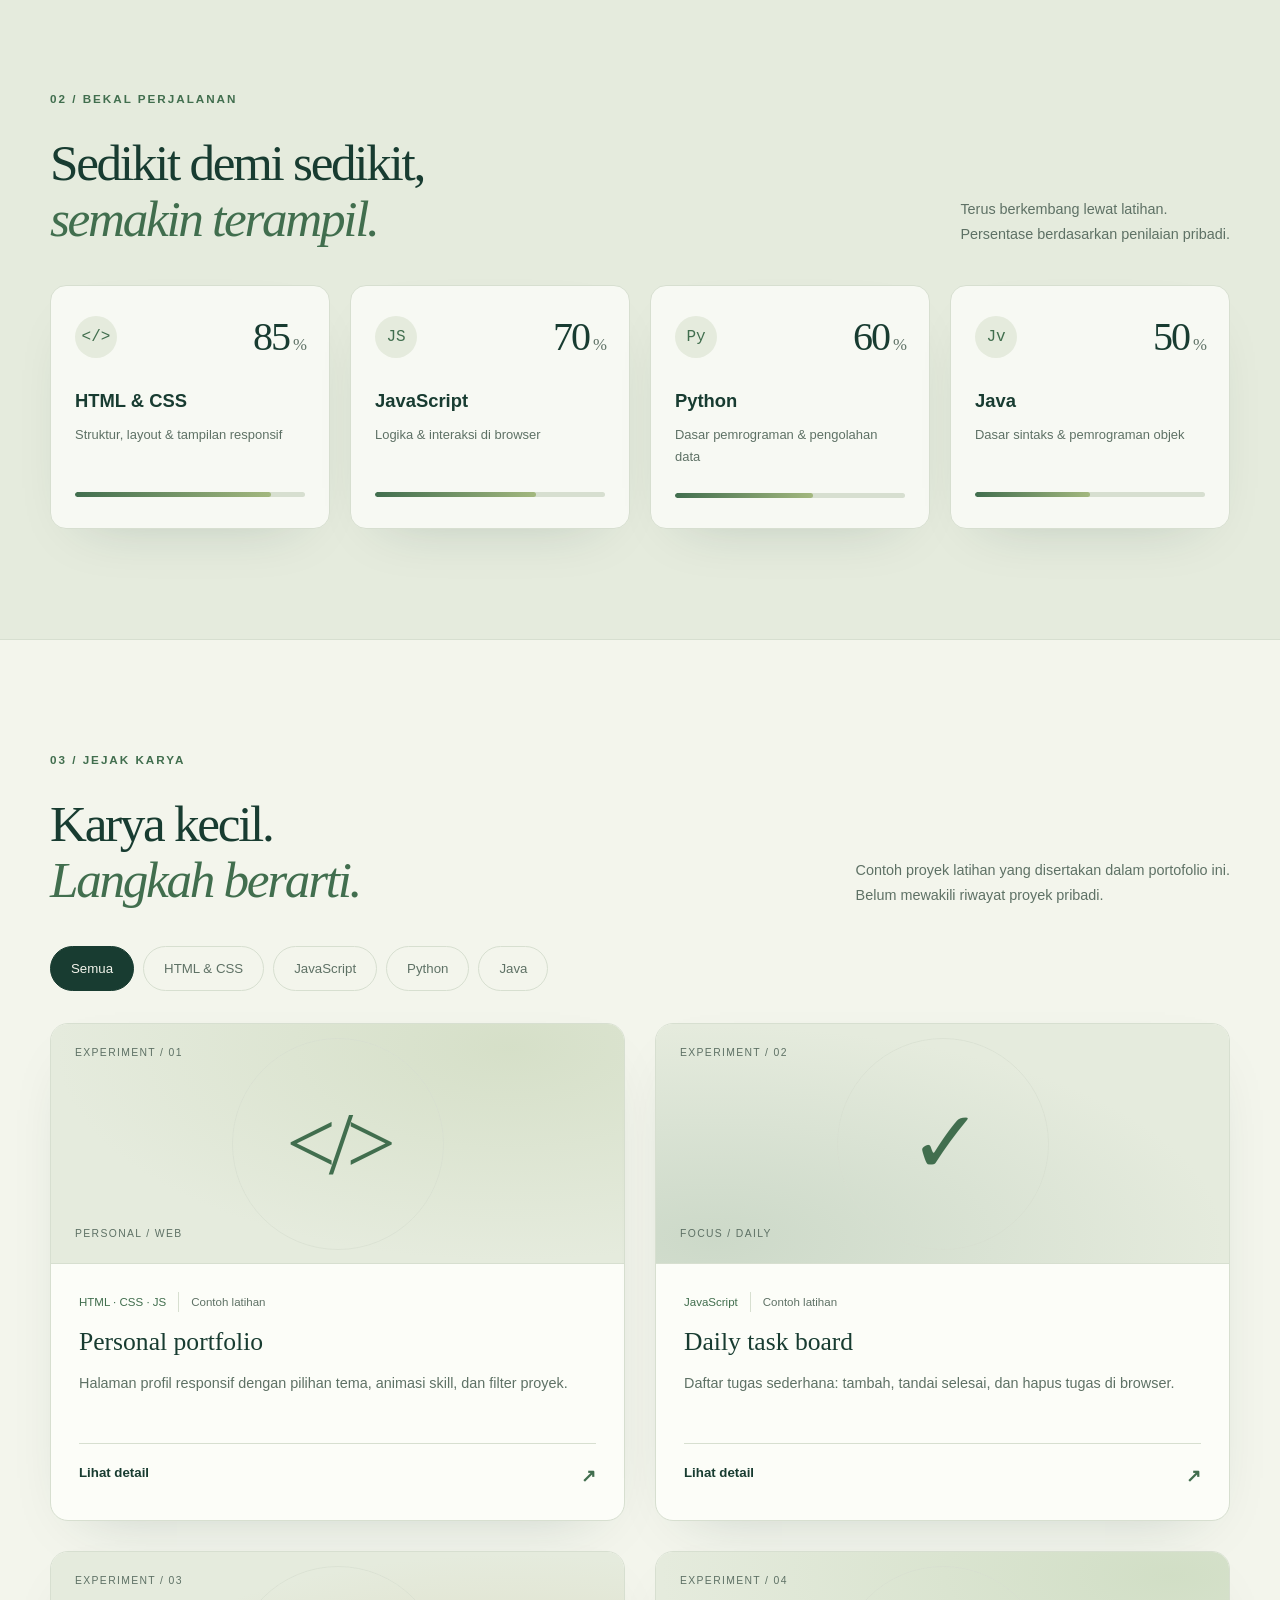
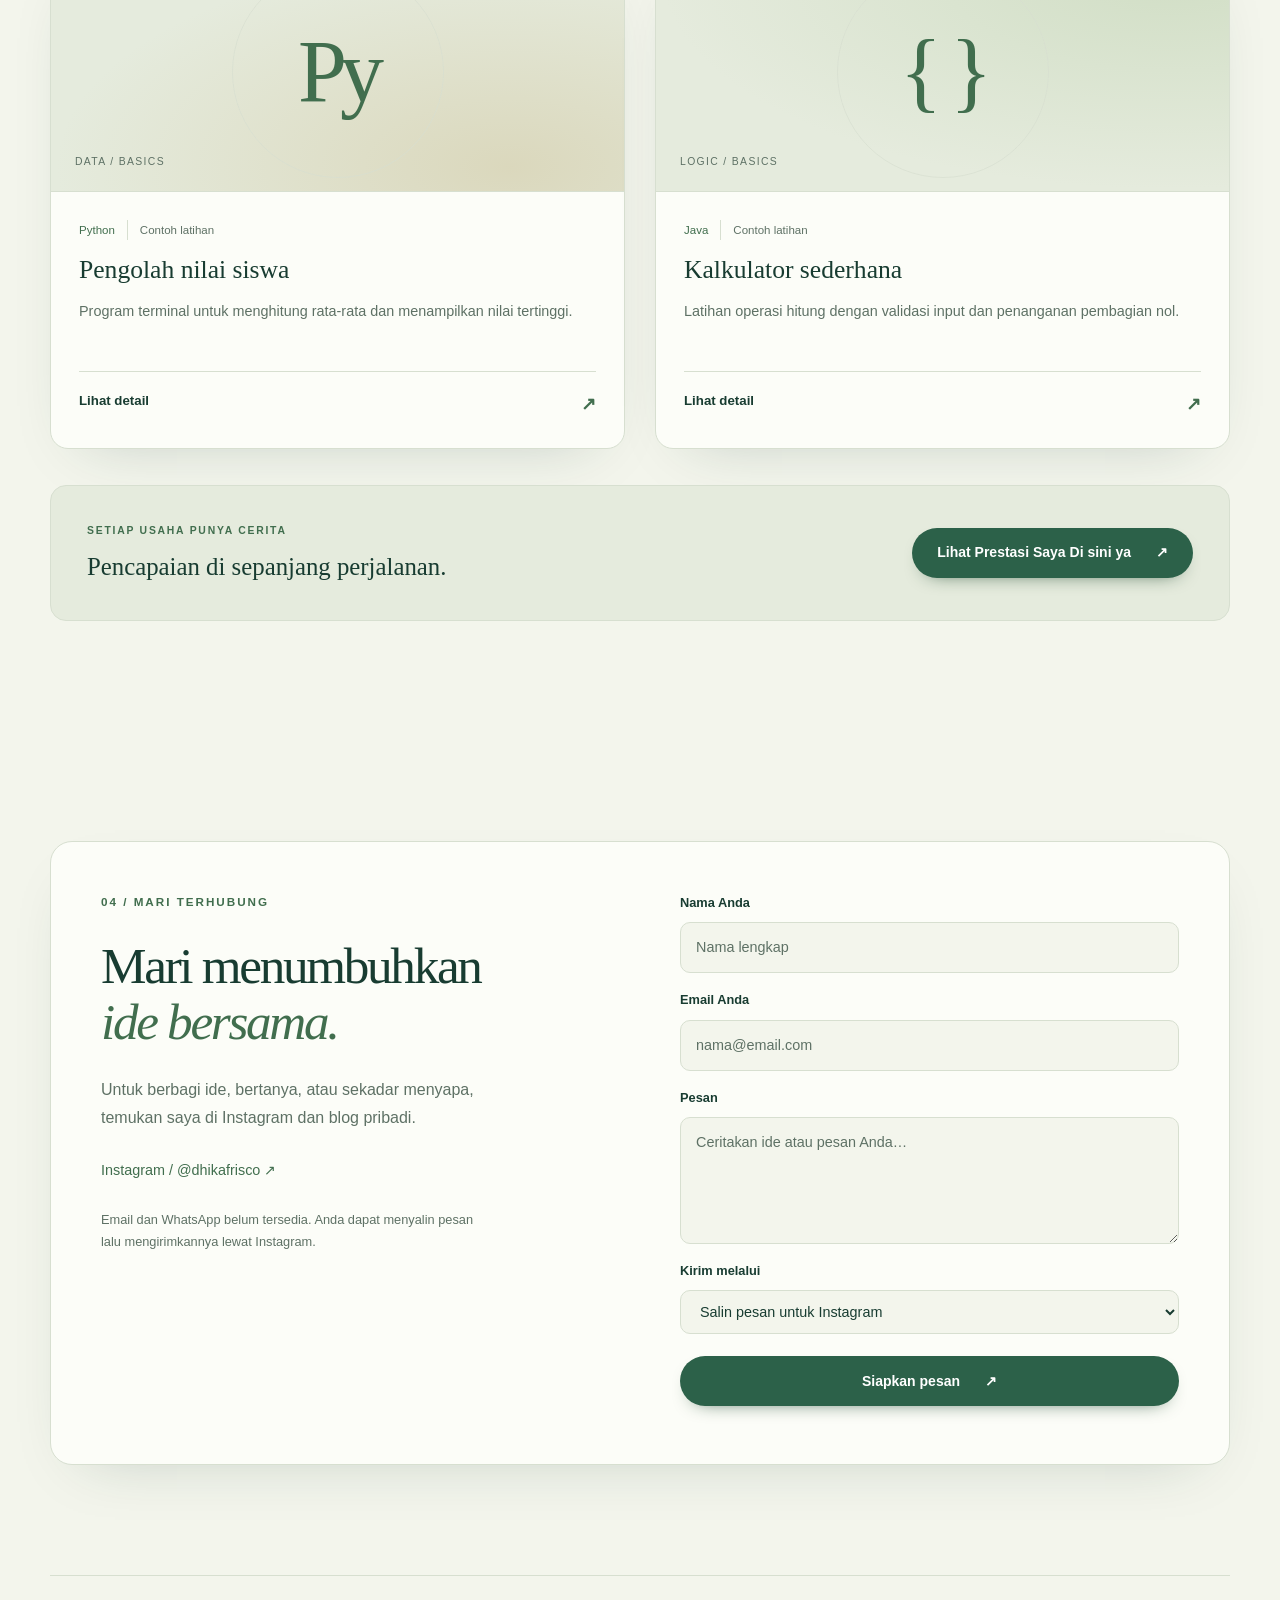
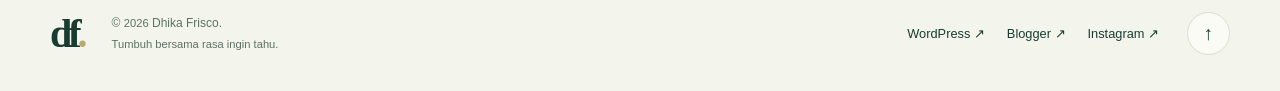
==== commit b3ebd402: "Add files via upload" ====
--- a/index.html
+++ b/index.html
@@ -1,10 +1,10 @@
 <!DOCTYPE html>
-<html lang="id" data-theme="dark"><head><meta charset="UTF-8"><meta name="viewport" content="width=device-width, initial-scale=1"><meta name="description" content="Portofolio Dhika Frisco Dwi Pratama, siswa X RPL 3 SMK KRIAN 1 SIDOARJO. Profil, kemampuan, dan contoh proyek pemrograman."><meta name="theme-color" content="#0F172A"><title>Dhika Frisco — Portofolio</title><link rel="icon" href="assets/favicon.svg" type="image/svg+xml"><link rel="stylesheet" href="style.css"><script src="config.js" defer></script><script src="script.js" defer></script></head>
-<body><a class="skip" href="#main">Lewati navigasi</a><header class="header"><div class="container nav-wrap"><a href="#home" class="brand" aria-label="Dhika Frisco, beranda">df<span>.</span></a><nav id="navigation" aria-label="Navigasi utama"><a href="#home" class="active">Home</a><a href="#about">About</a><a href="#skills">Skills</a><a href="#projects">Projects</a><a href="#contact">Contact</a></nav><div class="nav-tools"><button id="theme-toggle" class="icon-button" aria-label="Aktifkan mode terang" aria-pressed="false">☀</button><button id="menu-toggle" class="icon-button menu-toggle" aria-label="Buka menu" aria-controls="navigation" aria-expanded="false">☰</button></div></div></header>
-<main id="main"><section id="home" class="hero container"><div class="hero-copy"><div class="eyebrow"><span class="line"></span> PORTOFOLIO / PELAJAR RPL</div><p class="hello">Halo, saya Dhika.</p><h1>Belajar kode.<br>Membangun <span>ide.</span></h1><p class="hero-description">Saya <strong>Dhika Frisco Dwi Pratama</strong>, siswa X RPL 3 di SMK KRIAN 1 SIDOARJO. Mengenal dunia teknologi, satu baris kode dalam satu waktu.</p><div class="actions"><a class="button primary" href="#projects">Jelajahi proyek <span aria-hidden="true">↗</span></a><a class="button secondary" href="assets/CV-Dhika-Frisco.pdf" download>Download CV <span aria-hidden="true">↓</span></a></div><div class="hero-meta"><span>X RPL 3</span><span>Absen 02</span><span>SMK KRIAN 1</span></div></div><div class="profile-panel"><div class="panel-top"><span>PROFILE.DF</span><span class="mono">&lt;/&gt;</span></div><div class="monogram" role="img" aria-label="Monogram DF, Dhika Frisco">DF<span>.</span></div><div class="profile-bottom"><span class="small-label">THE PERSON BEHIND THE CODE</span><h2>Dhika Frisco</h2><p>Pelajar Rekayasa Perangkat Lunak</p></div><div class="code-note"><span>const</span> journey = <b>"keep learning"</b>;</div></div><div class="hero-foot"><span>HTML / CSS / JAVASCRIPT / PYTHON / JAVA</span><a href="#about">Kenali saya <span aria-hidden="true">↓</span></a></div></section>
-<section id="about" class="section container"><div class="section-label">01 / ABOUT ME</div><div class="about-grid"><div><h2>Rasa ingin tahu.<br>Langkah pertama.</h2><p>Saya Dhika, pelajar jurusan Rekayasa Perangkat Lunak. Saya sedang mempelajari dasar pengembangan web dan pemrograman, mulai dari menyusun tampilan hingga menambahkan interaksi.</p><p>Portofolio ini menjadi tempat untuk memperkenalkan diri, merangkum kemampuan, dan mengeksplorasi ide lewat contoh proyek sederhana.</p><div class="identity"><div><span>Nama lengkap</span><strong>Dhika Frisco Dwi Pratama</strong></div><div><span>Kelas / Absen</span><strong>X RPL 3 / 02</strong></div></div></div><div class="education"><h3>Perjalanan pendidikan</h3><ol><li><span>01 / SEKOLAH DASAR</span><h4>SD NEGERI PEJANGKUNGAN</h4></li><li><span>02 / SEKOLAH MENENGAH PERTAMA</span><h4>SMP NEGERI PRAMBON</h4></li><li class="current"><span>03 / SEKOLAH MENENGAH KEJURUAN</span><h4>SMK KRIAN 1 SIDOARJO</h4><p>Rekayasa Perangkat Lunak · Saat ini</p></li></ol></div></div></section>
-<section id="skills" class="section skills-section"><div class="container"><div class="section-label">02 / SKILLS</div><div class="section-heading"><h2>Toolkit yang saya pelajari.</h2><p>Terus berkembang lewat latihan.<br>Persentase berdasarkan penilaian pribadi.</p></div><div class="skills-grid"><article class="skill-card"><div class="skill-top"><span class="skill-icon" aria-hidden="true">&lt;/&gt;</span><span class="percent">85<small>%</small></span></div><h3>HTML & CSS</h3><p>Struktur, layout & tampilan responsif</p><div class="skill-track" role="progressbar" aria-label="Kemampuan HTML & CSS" aria-valuemin="0" aria-valuemax="100" aria-valuenow="85"><span style="--level:85%"></span></div></article><article class="skill-card"><div class="skill-top"><span class="skill-icon" aria-hidden="true">JS</span><span class="percent">70<small>%</small></span></div><h3>JavaScript</h3><p>Logika & interaksi di browser</p><div class="skill-track" role="progressbar" aria-label="Kemampuan JavaScript" aria-valuemin="0" aria-valuemax="100" aria-valuenow="70"><span style="--level:70%"></span></div></article><article class="skill-card"><div class="skill-top"><span class="skill-icon" aria-hidden="true">Py</span><span class="percent">60<small>%</small></span></div><h3>Python</h3><p>Dasar pemrograman & pengolahan data</p><div class="skill-track" role="progressbar" aria-label="Kemampuan Python" aria-valuemin="0" aria-valuemax="100" aria-valuenow="60"><span style="--level:60%"></span></div></article><article class="skill-card"><div class="skill-top"><span class="skill-icon" aria-hidden="true">Jv</span><span class="percent">50<small>%</small></span></div><h3>Java</h3><p>Dasar sintaks & pemrograman objek</p><div class="skill-track" role="progressbar" aria-label="Kemampuan Java" aria-valuemin="0" aria-valuemax="100" aria-valuenow="50"><span style="--level:50%"></span></div></article></div></div></section>
-<section id="projects" class="section container"><div class="section-label">03 / PROJECTS</div><div class="section-heading"><h2>Dari ide ke kode.</h2><p>Contoh proyek latihan yang disertakan dalam portofolio ini.<br>Belum mewakili riwayat proyek pribadi.</p></div><div class="filters" role="group" aria-label="Filter bahasa proyek"><button class="selected" data-filter="all" aria-pressed="true">Semua</button><button data-filter="html" aria-pressed="false">HTML & CSS</button><button data-filter="js" aria-pressed="false">JavaScript</button><button data-filter="python" aria-pressed="false">Python</button><button data-filter="java" aria-pressed="false">Java</button></div><p class="sr-only" id="filter-status" aria-live="polite">4 proyek ditampilkan.</p><div class="projects-grid"><article class="project-card" data-category="html js"><div class="project-art art-1"><span class="project-number">EXPERIMENT / 01</span><span class="project-symbol" aria-hidden="true">&lt;/&gt;</span><span class="art-caption">PERSONAL / WEB</span></div><div class="project-body"><div class="tags">HTML · CSS · JS <span>Contoh latihan</span></div><h3>Personal portfolio</h3><p>Halaman profil responsif dengan pilihan tema, animasi skill, dan filter proyek.</p><button class="project-open" data-project="1">Lihat detail <span aria-hidden="true">↗</span></button></div></article><article class="project-card" data-category="html js"><div class="project-art art-2"><span class="project-number">EXPERIMENT / 02</span><span class="project-symbol" aria-hidden="true">✓</span><span class="art-caption">FOCUS / DAILY</span></div><div class="project-body"><div class="tags">JavaScript <span>Contoh latihan</span></div><h3>Daily task board</h3><p>Daftar tugas sederhana: tambah, tandai selesai, dan hapus tugas di browser.</p><button class="project-open" data-project="2">Lihat detail <span aria-hidden="true">↗</span></button></div></article><article class="project-card" data-category="python"><div class="project-art art-3"><span class="project-number">EXPERIMENT / 03</span><span class="project-symbol" aria-hidden="true">Py</span><span class="art-caption">DATA / BASICS</span></div><div class="project-body"><div class="tags">Python <span>Contoh latihan</span></div><h3>Pengolah nilai siswa</h3><p>Program terminal untuk menghitung rata-rata dan menampilkan nilai tertinggi.</p><button class="project-open" data-project="3">Lihat detail <span aria-hidden="true">↗</span></button></div></article><article class="project-card" data-category="java"><div class="project-art art-4"><span class="project-number">EXPERIMENT / 04</span><span class="project-symbol" aria-hidden="true">{ }</span><span class="art-caption">LOGIC / BASICS</span></div><div class="project-body"><div class="tags">Java <span>Contoh latihan</span></div><h3>Kalkulator sederhana</h3><p>Latihan operasi hitung dengan validasi input dan penanganan pembagian nol.</p><button class="project-open" data-project="4">Lihat detail <span aria-hidden="true">↗</span></button></div></article></div><div class="achievement-cta"><div><span class="section-label">BEYOND THE PROJECTS</span><h3>Catatan pencapaian saya.</h3></div><a class="button primary" href="prestasi.html">Lihat Prestasi Saya Di sini ya <span aria-hidden="true">↗</span></a></div></section>
-<section id="contact" class="section container"><div class="contact-panel"><div><div class="section-label">04 / CONTACT</div><h2>Punya ide?<br><span>Mari terhubung.</span></h2><p>Untuk berbagi ide, bertanya, atau sekadar menyapa, temukan saya di Instagram dan blog pribadi.</p><a class="social-contact" href="https://www.instagram.com/dhikafrisco/" target="_blank" rel="noopener noreferrer">Instagram / @dhikafrisco ↗</a><p class="contact-note" id="contact-note">Email dan WhatsApp belum tersedia. Anda dapat menyalin pesan lalu mengirimkannya lewat Instagram.</p></div><form id="contact-form"><label for="name">Nama Anda</label><input id="name" name="name" autocomplete="name" placeholder="Nama lengkap" required maxlength="100"><label for="email">Email Anda</label><input id="email" name="email" type="email" autocomplete="email" placeholder="nama@email.com" required maxlength="180"><label for="message">Pesan</label><textarea id="message" name="message" rows="4" placeholder="Ceritakan ide atau pesan Anda…" required maxlength="3000"></textarea><label for="channel">Kirim melalui</label><select id="channel" name="channel"><option value="copy">Salin pesan untuk Instagram</option></select><button type="submit" class="button primary" id="send-button">Siapkan pesan <span aria-hidden="true">↗</span></button><p id="form-status" role="status" aria-live="polite"></p></form></div></section></main>
-<footer class="container footer"><a class="brand" href="#home" aria-label="Kembali ke beranda">df<span>.</span></a><p>© <span id="year">2026</span> Dhika Frisco.<br><span>Dibuat dengan rasa ingin tahu.</span></p><div class="footer-links"><a href="https://dhikadifidip.wordpress.com" target="_blank" rel="noopener noreferrer">WordPress ↗</a><a href="https://difidip.blogspot.com" target="_blank" rel="noopener noreferrer">Blogger ↗</a><a href="https://www.instagram.com/dhikafrisco/" target="_blank" rel="noopener noreferrer">Instagram ↗</a></div><a class="icon-button" href="#home" aria-label="Kembali ke atas">↑</a></footer>
+<html lang="id" data-theme="light" data-motion="paused"><head><meta charset="UTF-8"><meta name="viewport" content="width=device-width, initial-scale=1"><meta name="description" content="Portofolio Dhika Frisco Dwi Pratama, siswa X RPL 3 SMK KRIAN 1 SIDOARJO. Profil, kemampuan, dan contoh proyek pemrograman."><meta name="theme-color" content="#183c31"><title>Dhika Frisco — Portofolio</title><link rel="preload" as="image" href="assets/desa-pegunungan.png"><link rel="icon" href="assets/favicon.svg" type="image/svg+xml"><link rel="stylesheet" href="style.css"><script src="nature.js" defer></script><script src="config.js" defer></script><script src="script.js" defer></script></head>
+<body><a class="skip" href="#main">Lewati navigasi</a><header class="header"><div class="container nav-wrap"><a href="#home" class="brand" aria-label="Dhika Frisco, beranda">df<span>.</span></a><nav id="navigation" aria-label="Navigasi utama"><a href="#home" class="active">Home</a><a href="#about">About</a><a href="#skills">Skills</a><a href="#projects">Projects</a><a href="#contact">Contact</a></nav><div class="nav-tools"><button id="motion-toggle" class="icon-button" aria-label="Jeda animasi" aria-pressed="false" title="Jeda animasi">Ⅱ</button><button id="theme-toggle" class="icon-button" aria-label="Aktifkan mode terang" aria-pressed="false">☀</button><button id="menu-toggle" class="icon-button menu-toggle" aria-label="Buka menu" aria-controls="navigation" aria-expanded="false">☰</button></div></div></header>
+<main id="main"><section id="home" class="hero"><div class="landscape" aria-hidden="true"><div class="landscape-image"></div><div class="landscape-shade"></div><div class="mist mist-one"></div><div class="mist mist-two"></div><div class="sun-glow"></div><div class="sky-birds"><span class="bird bird-one"><img src="assets/burung.png" alt="" width="52" height="52"></span><span class="bird bird-two"><img src="assets/burung.png" alt="" width="52" height="52"></span><span class="bird bird-three"><img src="assets/burung.png" alt="" width="52" height="52"></span><span class="bird bird-four"><img src="assets/burung.png" alt="" width="52" height="52"></span></div><div class="pollen"><i></i><i></i><i></i><i></i><i></i><i></i><i></i><i></i></div></div><div class="hero-inner container"><div class="hero-copy"><div class="eyebrow"><span class="line"></span> SELAMAT DATANG DI RUANG KECIL SAYA</div><p class="hello">Halo, saya Dhika Frisco.</p><h1>Ide yang tumbuh.<br>Karya yang <em>hidup.</em></h1><p class="hero-description">Saya <strong>Dhika Frisco Dwi Pratama</strong>, siswa X RPL 3 di SMK KRIAN 1 SIDOARJO. Menjelajahi dunia teknologi dengan rasa ingin tahu, satu langkah kecil dalam satu waktu.</p><div class="actions"><a class="button primary" href="#projects">Jelajahi proyek <span aria-hidden="true">↗</span></a><a class="button secondary" href="assets/CV-Dhika-Frisco.pdf" download>Download CV <span aria-hidden="true">↓</span></a></div><div class="hero-meta"><span>X RPL 3</span><span>Absen 02</span><span>SMK KRIAN 1</span></div></div><aside class="profile-panel" aria-label="Profil singkat"><div class="profile-seal" aria-hidden="true">DF</div><div><span class="small-label">THE EXPLORER</span><h2>Dhika Frisco</h2><p>Pelajar · Pembelajar · Penjelajah ide</p></div><span class="profile-coordinate">X RPL 3 / 02</span></aside><div class="hero-foot"><span class="hero-location"><span aria-hidden="true">✦</span> TERUS BELAJAR, TERUS BERTUMBUH</span><a href="#about">Mulai perjalanan <span class="scroll-arrow" aria-hidden="true">↓</span></a></div></div></section>
+<section id="about" class="section container"><div class="section-label">01 / TENTANG SAYA</div><div class="about-grid"><div><h2>Berakar pada rasa<br><em>ingin tahu.</em></h2><p>Saya Dhika, pelajar jurusan Rekayasa Perangkat Lunak. Saya sedang mempelajari dasar pengembangan web dan pemrograman, mulai dari menyusun tampilan hingga menambahkan interaksi.</p><p>Portofolio ini menjadi tempat untuk memperkenalkan diri, merangkum kemampuan, dan mengeksplorasi ide lewat contoh proyek sederhana.</p><div class="identity"><div><span>Nama lengkap</span><strong>Dhika Frisco Dwi Pratama</strong></div><div><span>Kelas / Absen</span><strong>X RPL 3 / 02</strong></div></div></div><div class="education"><h3>Perjalanan pendidikan</h3><ol><li><span>01 / SEKOLAH DASAR</span><h4>SD NEGERI PEJANGKUNGAN</h4></li><li><span>02 / SEKOLAH MENENGAH PERTAMA</span><h4>SMP NEGERI PRAMBON</h4></li><li class="current"><span>03 / SEKOLAH MENENGAH KEJURUAN</span><h4>SMK KRIAN 1 SIDOARJO</h4><p>Rekayasa Perangkat Lunak · Saat ini</p></li></ol></div></div></section>
+<section id="skills" class="section skills-section"><div class="container"><div class="section-label">02 / BEKAL PERJALANAN</div><div class="section-heading"><h2>Sedikit demi sedikit,<br><em>semakin terampil.</em></h2><p>Terus berkembang lewat latihan.<br>Persentase berdasarkan penilaian pribadi.</p></div><div class="skills-grid"><article class="skill-card"><div class="skill-top"><span class="skill-icon" aria-hidden="true">&lt;/&gt;</span><span class="percent">85<small>%</small></span></div><h3>HTML & CSS</h3><p>Struktur, layout & tampilan responsif</p><div class="skill-track" role="progressbar" aria-label="Kemampuan HTML & CSS" aria-valuemin="0" aria-valuemax="100" aria-valuenow="85"><span style="--level:85%"></span></div></article><article class="skill-card"><div class="skill-top"><span class="skill-icon" aria-hidden="true">JS</span><span class="percent">70<small>%</small></span></div><h3>JavaScript</h3><p>Logika & interaksi di browser</p><div class="skill-track" role="progressbar" aria-label="Kemampuan JavaScript" aria-valuemin="0" aria-valuemax="100" aria-valuenow="70"><span style="--level:70%"></span></div></article><article class="skill-card"><div class="skill-top"><span class="skill-icon" aria-hidden="true">Py</span><span class="percent">60<small>%</small></span></div><h3>Python</h3><p>Dasar pemrograman & pengolahan data</p><div class="skill-track" role="progressbar" aria-label="Kemampuan Python" aria-valuemin="0" aria-valuemax="100" aria-valuenow="60"><span style="--level:60%"></span></div></article><article class="skill-card"><div class="skill-top"><span class="skill-icon" aria-hidden="true">Jv</span><span class="percent">50<small>%</small></span></div><h3>Java</h3><p>Dasar sintaks & pemrograman objek</p><div class="skill-track" role="progressbar" aria-label="Kemampuan Java" aria-valuemin="0" aria-valuemax="100" aria-valuenow="50"><span style="--level:50%"></span></div></article></div></div></section>
+<section id="projects" class="section container"><div class="section-label">03 / JEJAK KARYA</div><div class="section-heading"><h2>Karya kecil.<br><em>Langkah berarti.</em></h2><p>Contoh proyek latihan yang disertakan dalam portofolio ini.<br>Belum mewakili riwayat proyek pribadi.</p></div><div class="filters" role="group" aria-label="Filter bahasa proyek"><button class="selected" data-filter="all" aria-pressed="true">Semua</button><button data-filter="html" aria-pressed="false">HTML & CSS</button><button data-filter="js" aria-pressed="false">JavaScript</button><button data-filter="python" aria-pressed="false">Python</button><button data-filter="java" aria-pressed="false">Java</button></div><p class="sr-only" id="filter-status" aria-live="polite">4 proyek ditampilkan.</p><div class="projects-grid"><article class="project-card" data-category="html js"><div class="project-art art-1"><span class="project-number">EXPERIMENT / 01</span><span class="project-symbol" aria-hidden="true">&lt;/&gt;</span><span class="art-caption">PERSONAL / WEB</span></div><div class="project-body"><div class="tags">HTML · CSS · JS <span>Contoh latihan</span></div><h3>Personal portfolio</h3><p>Halaman profil responsif dengan pilihan tema, animasi skill, dan filter proyek.</p><button class="project-open" data-project="1">Lihat detail <span aria-hidden="true">↗</span></button></div></article><article class="project-card" data-category="html js"><div class="project-art art-2"><span class="project-number">EXPERIMENT / 02</span><span class="project-symbol" aria-hidden="true">✓</span><span class="art-caption">FOCUS / DAILY</span></div><div class="project-body"><div class="tags">JavaScript <span>Contoh latihan</span></div><h3>Daily task board</h3><p>Daftar tugas sederhana: tambah, tandai selesai, dan hapus tugas di browser.</p><button class="project-open" data-project="2">Lihat detail <span aria-hidden="true">↗</span></button></div></article><article class="project-card" data-category="python"><div class="project-art art-3"><span class="project-number">EXPERIMENT / 03</span><span class="project-symbol" aria-hidden="true">Py</span><span class="art-caption">DATA / BASICS</span></div><div class="project-body"><div class="tags">Python <span>Contoh latihan</span></div><h3>Pengolah nilai siswa</h3><p>Program terminal untuk menghitung rata-rata dan menampilkan nilai tertinggi.</p><button class="project-open" data-project="3">Lihat detail <span aria-hidden="true">↗</span></button></div></article><article class="project-card" data-category="java"><div class="project-art art-4"><span class="project-number">EXPERIMENT / 04</span><span class="project-symbol" aria-hidden="true">{ }</span><span class="art-caption">LOGIC / BASICS</span></div><div class="project-body"><div class="tags">Java <span>Contoh latihan</span></div><h3>Kalkulator sederhana</h3><p>Latihan operasi hitung dengan validasi input dan penanganan pembagian nol.</p><button class="project-open" data-project="4">Lihat detail <span aria-hidden="true">↗</span></button></div></article></div><div class="achievement-cta"><div><span class="section-label">SETIAP USAHA PUNYA CERITA</span><h3>Pencapaian di sepanjang perjalanan.</h3></div><a class="button primary" href="prestasi.html">Lihat Prestasi Saya Di sini ya <span aria-hidden="true">↗</span></a></div></section>
+<section id="contact" class="section container"><div class="contact-panel"><div><div class="section-label">04 / MARI TERHUBUNG</div><h2>Mari menumbuhkan<br><em>ide bersama.</em></h2><p>Untuk berbagi ide, bertanya, atau sekadar menyapa, temukan saya di Instagram dan blog pribadi.</p><a class="social-contact" href="https://www.instagram.com/dhikafrisco/" target="_blank" rel="noopener noreferrer">Instagram / @dhikafrisco ↗</a><p class="contact-note" id="contact-note">Email dan WhatsApp belum tersedia. Anda dapat menyalin pesan lalu mengirimkannya lewat Instagram.</p></div><form id="contact-form"><label for="name">Nama Anda</label><input id="name" name="name" autocomplete="name" placeholder="Nama lengkap" required maxlength="100"><label for="email">Email Anda</label><input id="email" name="email" type="email" autocomplete="email" placeholder="nama@email.com" required maxlength="180"><label for="message">Pesan</label><textarea id="message" name="message" rows="4" placeholder="Ceritakan ide atau pesan Anda…" required maxlength="3000"></textarea><label for="channel">Kirim melalui</label><select id="channel" name="channel"><option value="copy">Salin pesan untuk Instagram</option></select><button type="submit" class="button primary" id="send-button">Siapkan pesan <span aria-hidden="true">↗</span></button><p id="form-status" role="status" aria-live="polite"></p></form></div></section></main>
+<footer class="container footer"><a class="brand" href="#home" aria-label="Kembali ke beranda">df<span>.</span></a><p>© <span id="year">2026</span> Dhika Frisco.<br><span>Tumbuh bersama rasa ingin tahu.</span></p><div class="footer-links"><a href="https://dhikadifidip.wordpress.com" target="_blank" rel="noopener noreferrer">WordPress ↗</a><a href="https://difidip.blogspot.com" target="_blank" rel="noopener noreferrer">Blogger ↗</a><a href="https://www.instagram.com/dhikafrisco/" target="_blank" rel="noopener noreferrer">Instagram ↗</a></div><a class="icon-button" href="#home" aria-label="Kembali ke atas">↑</a></footer>
 <dialog id="project-dialog"><div class="dialog-header"><span class="section-label">PROJECT / DETAIL</span><button id="close-dialog" class="icon-button" aria-label="Tutup detail">×</button></div><h2 id="dialog-title"></h2><p id="dialog-description"></p><p class="contact-note">Contoh latihan, bukan klaim proyek yang telah dikerjakan sebelumnya.</p><a id="dialog-link" class="button primary">Buka</a></dialog><noscript><p class="noscript">Aktifkan JavaScript untuk filter proyek, pergantian tema, dan formulir kontak. Profil dan CV tetap dapat diakses.</p></noscript></body></html>
--- a/style.css
+++ b/style.css
@@ -1,9 +1,31 @@
-:root{color-scheme:dark;--bg:#0f172a;--surface:#152036;--text:#edf3ff;--muted:#a8b6cd;--border:#2b3950;--blue:#3b82f6;--teal:#14b8a6;--glass:rgba(21,32,54,.75);--header:rgba(15,23,42,.88)}
-[data-theme=light]{color-scheme:light;--bg:#f5f8ff;--surface:#fff;--text:#14233b;--muted:#52617a;--border:#d4deed;--blue:#245fcb;--teal:#087c70;--glass:rgba(255,255,255,.82);--header:rgba(245,248,255,.92)}
-*{box-sizing:border-box}html{scroll-behavior:smooth;scroll-padding-top:100px}body{margin:0;background:var(--bg);color:var(--text);font-family:Inter,ui-sans-serif,-apple-system,BlinkMacSystemFont,"Segoe UI",sans-serif;font-size:16px;line-height:1.7}a{color:inherit;text-decoration:none}button,input,textarea,select{font:inherit}button,a,input,textarea,select{-webkit-tap-highlight-color:transparent}button{cursor:pointer}button,a{touch-action:manipulation}button{color:inherit}a,button{transition:background .2s,transform .2s,color .2s,border-color .2s}button:hover,.button:hover{transform:translateY(-2px)}:focus-visible{outline:3px solid var(--teal);outline-offset:5px}p{color:var(--muted)}h1,h2,h3,h4,p{margin-top:0}h2{font-size:clamp(1.9rem,3.5vw,2.75rem);line-height:1.2;letter-spacing:-.045em;margin-bottom:24px}h3{font-size:1.2rem;line-height:1.35}h4{line-height:1.5}.container{width:min(1180px,calc(100% - 64px));margin-inline:auto}.header{position:sticky;top:0;z-index:20;border-bottom:1px solid var(--border);background:var(--header);backdrop-filter:blur(20px)}.nav-wrap{display:flex;align-items:center;justify-content:space-between;height:84px}.brand{font-size:2.2rem;font-weight:800;letter-spacing:-.1em;line-height:1}.brand span{color:var(--teal)}nav{display:flex;gap:32px}nav a{font-size:.875rem;color:var(--muted);position:relative;padding:10px 0}nav a.active,nav a:hover{color:var(--text)}nav a.active:after{content:"";position:absolute;bottom:2px;left:0;width:15px;height:2px;background:var(--teal)}.nav-tools{display:flex;gap:8px}.icon-button{display:inline-flex;align-items:center;justify-content:center;width:44px;height:44px;border:1px solid var(--border);border-radius:12px;background:var(--surface);font-size:1.35rem}.menu-toggle{display:none}.hero{position:relative;display:grid;grid-template-columns:1.3fr 1fr;column-gap:70px;align-items:center;padding-top:84px}.eyebrow,.section-label{font-size:.75rem;letter-spacing:.16em;color:var(--teal);font-weight:700}.eyebrow{display:flex;align-items:center;gap:12px;margin-bottom:30px}.line{width:26px;height:1px;background:var(--teal)}.hello{color:var(--text);font-size:1.15rem;margin-bottom:12px}h1{font-size:clamp(3rem,5.6vw,4.8rem);line-height:1.08;letter-spacing:-.065em;margin:0 0 26px;font-weight:750}h1 span,.contact-panel h2 span{color:var(--blue)}.hero-description{max-width:540px;margin-bottom:32px}.hero-description strong{color:var(--text);font-weight:500}.actions{display:flex;flex-wrap:wrap;gap:12px}.button{display:inline-flex;align-items:center;justify-content:center;gap:26px;padding:13px 22px;font-size:.875rem;font-weight:650;border-radius:8px;min-height:48px;border:1px solid transparent}.primary{background:var(--blue);color:#fff}.primary:hover{filter:brightness(1.12)}.secondary{border-color:var(--border);background:var(--glass)}.hero-meta{display:flex;flex-wrap:wrap;gap:16px;margin-top:32px;font-size:.75rem;letter-spacing:.03em;color:var(--muted)}.hero-meta span+span{border-left:1px solid var(--border);padding-left:16px}.profile-panel{position:relative;isolation:isolate;border:1px solid var(--border);border-radius:18px;background:linear-gradient(145deg,rgba(59,130,246,.12),var(--glass) 60%);box-shadow:0 30px 80px -35px rgba(20,184,166,.16);transform:rotate(2deg);overflow:hidden}.panel-top{display:flex;justify-content:space-between;align-items:center;padding:19px 24px;border-bottom:1px solid var(--border);font-size:.75rem;letter-spacing:.12em;color:var(--muted)}.mono{font-family:monospace;color:var(--teal)}.monogram{height:255px;display:flex;align-items:center;justify-content:center;font-size:9rem;font-weight:800;letter-spacing:-.1em;line-height:1;color:var(--text);background-image:linear-gradient(var(--border) 1px,transparent 1px),linear-gradient(90deg,var(--border) 1px,transparent 1px);background-size:42px 42px;mask-image:linear-gradient(black 65%,rgba(0,0,0,.85))}.monogram span{color:var(--teal)}.profile-bottom{padding:16px 26px 22px}.small-label{font-size:.65rem;letter-spacing:.18em;color:var(--muted)}.profile-bottom h2{font-size:1.65rem;margin:6px 0}.profile-bottom p{font-size:.875rem;margin:0}.code-note{padding:15px 24px;font-family:monospace;font-size:.8rem;background:var(--bg);border-top:1px solid var(--border)}.code-note span{color:var(--blue)}.code-note b{color:var(--teal);font-weight:400}.hero-foot{grid-column:1/-1;display:flex;justify-content:space-between;gap:20px;padding:42px 0 24px;margin-top:38px;border-bottom:1px solid var(--border);font-size:.7rem;letter-spacing:.08em;color:var(--muted)}.hero-foot a{font-size:.8rem;letter-spacing:0}.hero-foot a span{margin-left:18px;color:var(--teal)}.section{padding-top:95px;padding-bottom:95px}.section-label{margin-bottom:28px}.about-grid{display:grid;grid-template-columns:1fr 1fr;gap:100px}.identity{margin-top:30px;display:grid;gap:16px}.identity div{display:flex;flex-direction:column}.identity span{color:var(--muted);font-size:.75rem}.identity strong{font-size:.875rem;font-weight:500}.education{padding:32px;border:1px solid var(--border);border-radius:12px;background:var(--glass)}.education h3{margin-bottom:30px}.education ol{padding:0;list-style:none;margin:0}.education li{border-left:1px solid var(--border);padding:0 0 30px 22px;position:relative}.education li:before{content:"";width:7px;height:7px;position:absolute;left:-4px;top:10px;border-radius:50%;background:var(--muted)}.education li.current{padding-bottom:0}.education li.current:before{background:var(--teal)}.education li span{font-size:.65rem;letter-spacing:.08em;color:var(--muted)}.education h4{font-size:.95rem;margin:6px 0}.education li p{font-size:.8rem;margin:0}.skills-section{background:linear-gradient(180deg,rgba(59,130,246,.035),transparent);border-block:1px solid var(--border)}.section-heading{display:flex;justify-content:space-between;align-items:end;gap:32px;margin-bottom:32px}.section-heading h2{margin:0}.section-heading p{font-size:.875rem;margin:0;max-width:390px}.skills-grid{display:grid;grid-template-columns:repeat(4,1fr);gap:18px}.skill-card{padding:26px 22px;border:1px solid var(--border);background:var(--glass);border-radius:12px;transition:transform .3s,border-color .3s}.skill-card:hover{transform:translateY(-5px);border-color:var(--blue)}.skill-top{display:flex;align-items:center;justify-content:space-between;margin-bottom:32px}.skill-icon{font-family:monospace;font-weight:bold;color:var(--blue);font-size:1.25rem}.percent{font-size:2rem;letter-spacing:-.05em}.percent small{font-size:.9rem;color:var(--muted);margin-left:2px}.skill-card h3{margin-bottom:9px}.skill-card p{font-size:.8rem;min-height:44px;margin-bottom:20px}.skill-track{height:5px;background:var(--border);border-radius:4px;overflow:hidden}.skill-track span{display:block;height:100%;width:var(--level);background:linear-gradient(90deg,var(--blue),var(--teal));border-radius:4px}.motion .skill-track span{width:0;transition:width 1.2s cubic-bezier(.2,.7,.2,1)}.motion .skill-card.visible .skill-track span{width:var(--level)}.filters{display:flex;gap:8px;flex-wrap:wrap;margin-bottom:30px}.filters button{padding:9px 18px;border:1px solid var(--border);background:transparent;border-radius:7px;color:var(--muted);font-size:.875rem}.filters .selected{background:var(--blue);border-color:var(--blue);color:white}.projects-grid{display:grid;grid-template-columns:repeat(2,1fr);gap:28px}.project-card{border:1px solid var(--border);border-radius:12px;overflow:hidden;background:var(--glass);transition:border-color .3s,transform .3s}.project-card:hover{border-color:var(--blue);transform:translateY(-3px)}[hidden]{display:none!important}.project-art{height:230px;position:relative;display:flex;align-items:center;justify-content:center;background:linear-gradient(130deg,rgba(59,130,246,.2),rgba(59,130,246,.02));border-bottom:1px solid var(--border)}.art-2{background:linear-gradient(130deg,rgba(20,184,166,.16),rgba(20,184,166,.02))}.art-3{background:linear-gradient(130deg,rgba(99,102,241,.18),rgba(59,130,246,.03))}.art-4{background:linear-gradient(130deg,rgba(20,184,166,.08),rgba(59,130,246,.18))}.project-number,.art-caption{position:absolute;left:22px;font-family:monospace;font-size:.65rem;letter-spacing:.15em;color:var(--muted)}.project-number{top:20px}.art-caption{bottom:18px}.project-symbol{font-family:monospace;font-size:5.5rem;letter-spacing:-.08em;color:var(--blue)}.art-2 .project-symbol,.art-4 .project-symbol{color:var(--teal)}.project-body{padding:26px}.tags{display:flex;align-items:center;gap:12px;flex-wrap:wrap;font-size:.7rem;color:var(--teal);margin-bottom:14px}.tags span{color:var(--muted);border-left:1px solid var(--border);padding-left:12px}.project-body h3{font-size:1.3rem;margin-bottom:12px}.project-body p{font-size:.875rem;min-height:48px}.project-open{width:100%;display:flex;justify-content:space-between;background:none;border:0;border-top:1px solid var(--border);padding:18px 0 0;font-size:.85rem;text-align:left}.project-open span{color:var(--teal)}.contact-panel{display:grid;grid-template-columns:1fr 1fr;gap:80px;background:var(--glass);backdrop-filter:blur(12px);border:1px solid var(--border);border-radius:16px;padding:48px}.contact-panel h2{font-size:clamp(2rem,4vw,3.4rem)}.social-contact{display:block;color:var(--teal);margin:28px 0;font-size:.875rem}.contact-note{font-size:.8rem;color:var(--muted)}form{display:grid;gap:9px}label{font-size:.8rem}input,textarea,select{width:100%;min-width:0;color:var(--text);border:1px solid var(--border);background:var(--bg);border-radius:7px;padding:11px 14px;margin-bottom:9px;font-size:.875rem}textarea{resize:vertical}input::placeholder,textarea::placeholder{color:var(--muted)}form .button{margin-top:7px}#form-status{font-size:.8rem;margin:0;overflow-wrap:anywhere}.footer{border-top:1px solid var(--border);padding-block:32px;display:flex;align-items:center;gap:26px}.footer p{margin:0;font-size:.75rem}.footer p span{font-size:.7rem}.footer-links{margin-left:auto;display:flex;gap:22px;font-size:.8rem}.footer a:hover{color:var(--teal)}dialog{color:var(--text);background:var(--surface);border:1px solid var(--border);border-radius:16px;padding:30px;width:min(560px,calc(100% - 32px));max-height:85vh}dialog::backdrop{background:rgba(0,0,0,.7);backdrop-filter:blur(6px)}.dialog-header{display:flex;align-items:center;justify-content:space-between;gap:20px;margin-bottom:25px}.dialog-header .section-label{margin:0}dialog h2{font-size:2rem}dialog p{font-size:.95rem}.sr-only{position:absolute;width:1px;height:1px;padding:0;margin:-1px;overflow:hidden;clip:rect(0,0,0,0);white-space:nowrap;border:0}.skip{position:fixed;top:-80px;left:20px;background:var(--blue);color:white;padding:10px;z-index:100}.skip:focus{top:12px}.noscript{padding:20px;text-align:center}
-@media(min-width:1500px){.hero{padding-top:110px}}@media(max-width:980px){.hero{gap:36px}.about-grid{gap:40px}.skills-grid{grid-template-columns:repeat(2,1fr)}.contact-panel{gap:35px;padding:32px}.hero h1{font-size:3.6rem}.monogram{font-size:7rem;height:235px}.footer-links{gap:14px}}@media(max-width:700px){.container{width:calc(100% - 36px)}.nav-wrap{height:72px}.menu-toggle{display:flex}nav{display:none;position:absolute;top:72px;left:0;right:0;background:var(--bg);padding:18px;border-bottom:1px solid var(--border);flex-direction:column;gap:4px}nav.open{display:flex}nav a{padding:10px 14px}nav a.active:after{left:0;top:20px;width:4px;height:16px}.hero{grid-template-columns:1fr;padding-top:52px;gap:38px}.hero h1{font-size:clamp(2.8rem,11vw,4rem)}.eyebrow{font-size:.65rem;margin-bottom:25px}.hero-description{font-size:.95rem}.profile-panel{width:100%;max-width:440px;margin:0 auto;transform:none}.monogram{height:215px;font-size:7.5rem}.hero-foot{margin-top:0;padding-top:12px;align-items:center}.hero-foot>span{font-size:.6rem;max-width:200px}.hero-foot a{white-space:nowrap}.hero-foot a span{margin-left:5px}.section{padding-block:64px}.about-grid,.contact-panel{grid-template-columns:1fr;gap:30px}.education{padding:24px}.section-heading{display:block}.section-heading p{margin-top:20px}.skills-grid{gap:12px}.skill-card{padding:20px 16px}.skill-top{margin-bottom:20px}.skill-card h3{font-size:1rem}.skill-card p{font-size:.8rem;min-height:66px}.percent{font-size:1.75rem}.projects-grid{grid-template-columns:1fr}.project-art{height:210px}.project-body p{min-height:0}.filters button{padding:9px 12px;font-size:.8rem}.contact-panel{padding:24px 20px}.footer{flex-wrap:wrap;gap:20px}.footer-links{order:4;width:100%;margin:0;justify-content:space-between}.footer>.icon-button{margin-left:auto}.footer p{flex:1}.actions .button{padding:12px 17px;gap:15px}}@media(prefers-reduced-motion:reduce){html{scroll-behavior:auto}*,*:before,*:after{transition:none!important;animation:none!important}.motion .skill-track span{width:var(--level)}}
+/* DHIKA FRISCO — A little village, a world of ideas. Offline-first. */
+:root{color-scheme:light;--bg:#f3f5ec;--surface:#fcfdf8;--text:#183c31;--muted:#5e7165;--border:#d7dfd0;--blue:#2c6149;--teal:#416e4e;--glass:rgba(252,253,248,.82);--header:rgba(16,42,32,.94);--gold:#e4ce96;--soft:#e5ebdd;--shadow:0 22px 60px -35px #173d3540;--serif:Georgia,"Times New Roman",serif}
+[data-theme=dark]{color-scheme:dark;--bg:#0d201a;--surface:#162e24;--text:#ecf1df;--muted:#b0c3ae;--border:#304839;--blue:#80aa73;--teal:#b6ca8c;--glass:rgba(23,47,35,.82);--header:rgba(10,28,21,.95);--soft:#203829;--shadow:0 22px 60px -35px #0009}
+*{box-sizing:border-box}html{scroll-behavior:smooth;scroll-padding-top:100px}body{margin:0;background:var(--bg);color:var(--text);font:16px/1.75 "Segoe UI",Inter,ui-sans-serif,-apple-system,BlinkMacSystemFont,sans-serif;transition:background-color .45s,color .35s}a{color:inherit;text-decoration:none}button,input,textarea,select{font:inherit}button{cursor:pointer;color:inherit}a,button{touch-action:manipulation;-webkit-tap-highlight-color:transparent}button,a{transition:color .2s,background .25s,transform .3s,border-color .3s,box-shadow .3s}p{color:var(--muted);margin:0 0 22px}h1,h2,h3,h4{margin:0;color:inherit}h1,h2{font-family:var(--serif);font-weight:400;letter-spacing:-.045em;line-height:1.09}h2{font-size:clamp(2.3rem,4vw,3.5rem);margin-bottom:26px}h2 em{font-weight:400;color:var(--teal)}h3{font-weight:600;font-size:1.2rem;line-height:1.4}h4{font-size:.96rem;line-height:1.5}button:hover,.button:hover{transform:translateY(-3px)}:focus-visible{outline:3px solid #bd8d36;outline-offset:5px}[hidden]{display:none!important}.container{width:min(1180px,calc(100% - 72px));margin-inline:auto}.header{position:sticky;top:0;z-index:30;background:var(--header);color:#f3f4e7;border-bottom:1px solid #f3f4e720;backdrop-filter:blur(22px)}.nav-wrap{height:80px;display:flex;align-items:center;justify-content:space-between;gap:24px}.brand{font-family:var(--serif);font-size:2.5rem;font-weight:700;letter-spacing:-.1em;line-height:1}.brand span{color:#baa96c}nav{display:flex;gap:30px}nav a{font-size:.875rem;color:#e5eddebf;padding:12px 0;position:relative}nav a:hover,nav a.active{color:white}nav a.active:after{content:"";position:absolute;bottom:6px;left:0;width:16px;height:2px;background:var(--gold)}.nav-tools{display:flex;align-items:center;gap:8px}.icon-button{display:inline-flex;align-items:center;justify-content:center;flex-shrink:0;width:43px;height:43px;line-height:1;border:1px solid var(--border);border-radius:50%;background:var(--glass);font-size:1.2rem}.header .icon-button{border-color:#ffffff35;background:#ffffff0c;color:#f8f5e6}.header .icon-button:hover{background:#ffffff23}.menu-toggle{display:none}.skip{position:fixed;top:-80px;left:20px;background:#d7c994;color:#122e20;padding:12px;z-index:100}.skip:focus{top:12px}.section-label,.eyebrow{font-size:.73rem;font-weight:650;letter-spacing:.17em;text-transform:uppercase;color:var(--teal)}.section-label{margin-bottom:26px}.eyebrow{display:flex;align-items:center;gap:12px}.line{width:27px;height:1px;background:currentColor}.small-label{font-size:.64rem;letter-spacing:.17em;font-weight:600}.mono{font-family:ui-monospace,monospace;color:var(--teal)}
+/* The landscape stays decorative; every control lives above it. */
+.hero,.achievement-hero{position:relative;isolation:isolate;overflow:hidden;background:#264d37;color:#fff9e9;margin-top:-80px}.hero-inner{position:relative;z-index:2;min-height:820px;min-height:max(800px,100svh);padding-top:170px;padding-bottom:35px;display:grid;grid-template-columns:minmax(0,1fr) 320px;gap:38px 60px;align-items:center}.hero-copy{max-width:680px}.hero .eyebrow,.achievement-hero .eyebrow{color:#f0dda7;margin-bottom:30px}.hello{font-size:1.05rem;color:#f7f8eb;margin-bottom:16px}.hero h1,.achievement-hero h1{font-size:clamp(3.6rem,6.3vw,6.3rem);line-height:1.03;letter-spacing:-.047em;margin-bottom:30px;text-shadow:0 3px 30px #10261940}.hero h1 em,.achievement-hero h1 em{color:#eddaa0;font-weight:400}.hero-description{color:#e9eee0;font-size:.98rem;max-width:505px;line-height:1.85;text-shadow:0 1px 12px #0d271755}.hero-description strong{color:#fff;font-weight:600}.actions{display:flex;flex-wrap:wrap;gap:12px;margin-top:30px}.button{display:inline-flex;align-items:center;justify-content:center;gap:25px;padding:13px 24px;min-height:50px;line-height:1.55;font-size:.875rem;font-weight:600;border-radius:30px;border:1px solid transparent}.primary{background:var(--blue);color:white;box-shadow:0 8px 20px -14px #123f24}.primary:hover{filter:brightness(1.1);box-shadow:0 8px 25px -14px #123f2499}[data-theme=dark] .primary{color:#0d2618}.secondary{border-color:var(--border);background:var(--glass)}.hero .primary{background:#eddda9;color:#173a28}.hero .secondary{border-color:#e6ecd375;background:#173d3445;color:#f3f4e9;backdrop-filter:blur(12px)}.hero-meta{display:flex;flex-wrap:wrap;gap:17px;font-size:.72rem;letter-spacing:.04em;color:#e2e8d9;margin-top:26px}.hero-meta>span+span{padding-left:17px;border-left:1px solid #f5f4dc40}.profile-panel{align-self:end;margin-bottom:45px;border:1px solid #fff8dd45;background:#183b2c79;backdrop-filter:blur(18px);box-shadow:0 20px 60px -24px #001e1699;border-radius:18px;padding:24px;display:grid;grid-template-columns:48px 1fr;gap:18px 15px;transform:translateY(var(--card-offset,0px));animation:float-panel 7s ease-in-out infinite}.profile-seal{border:1px solid #e8d89d88;border-radius:50%;height:48px;width:48px;display:grid;place-items:center;font-family:var(--serif);font-size:1.2rem;color:#eddaa0}.profile-panel h2{font:400 1.5rem var(--serif);margin:4px 0 8px}.profile-panel p{color:#dae6d5;font-size:.72rem;margin:0}.profile-panel .small-label{color:#e4cd9b}.profile-coordinate{grid-column:1/-1;border-top:1px solid #fff3d626;padding-top:12px;font-size:.67rem;letter-spacing:.15em;color:#dfe8d7}.hero-foot{grid-column:1/-1;display:flex;align-items:center;justify-content:space-between;gap:20px;padding-top:26px;border-top:1px solid #fff9e636;align-self:end}.hero-location{font-size:.65rem;letter-spacing:.17em;color:#e6eddb}.hero-location>span{font-size:1rem;color:#e0c77e;margin-right:9px}.hero-foot>a{display:flex;align-items:center;gap:20px;font-size:.8rem}.scroll-arrow{display:inline-flex;justify-content:center;align-items:center;border:1px solid #f5f4e35e;width:40px;height:40px;border-radius:50%;animation:scroll-nudge 2.8s ease-in-out infinite}.landscape{position:absolute;inset:0;z-index:-1;pointer-events:none;overflow:hidden}.landscape-image{position:absolute;inset:-5%;background:url('assets/desa-pegunungan.png') center 56%/cover no-repeat;transform:translate3d(var(--scene-x,0px),var(--scene-y,0px),0) scale(1.02);will-change:transform;transition:filter 1s;filter:saturate(.92)}.landscape-shade{position:absolute;inset:0;background:linear-gradient(90deg,rgba(9,31,25,.82),rgba(12,35,25,.36) 55%,rgba(8,27,19,.03)),linear-gradient(0deg,rgba(8,27,20,.8),transparent 45%)}[data-theme=dark] .landscape-image{filter:brightness(.57) saturate(.64) hue-rotate(12deg)}[data-theme=dark] .landscape-shade{background:linear-gradient(90deg,#071f1ad9,#09281f35),linear-gradient(0deg,#071810d9,transparent)}.mist{position:absolute;width:125%;height:26%;left:-15%;background:radial-gradient(ellipse at center,#f1f4e51a,transparent 65%);filter:blur(20px);opacity:.85}.mist-one{top:40%;animation:mist-drift 30s ease-in-out infinite alternate}.mist-two{top:64%;animation:mist-drift 40s ease-in-out -20s infinite alternate-reverse}.sun-glow{position:absolute;top:-15%;right:-5%;width:65%;height:75%;background:radial-gradient(ellipse,#fde7a128,transparent 63%);animation:sun-breathe 12s ease-in-out infinite;mix-blend-mode:screen}[data-theme=dark] .sun-glow{opacity:.25;filter:hue-rotate(110deg)}.sky-birds{position:absolute;inset:0;overflow:hidden}.bird{position:absolute;color:#0c251f;filter:brightness(.12);font-family:"Segoe UI Symbol","Apple Color Emoji",sans-serif;line-height:1;opacity:.8;left:-10%;font-size:25px;animation:bird-flight 28s linear infinite;will-change:transform}.bird-one{top:19%;animation-delay:-9s}.bird-two{top:24%;font-size:17px;animation-duration:33s;animation-delay:-13s}.bird-three{top:15%;font-size:20px;animation-duration:31s;animation-delay:-11s}.bird-four{top:30%;font-size:13px;animation-duration:40s;animation-delay:-25s}[data-theme=dark] .bird{filter:brightness(.3);opacity:.5}.pollen{position:absolute;inset:0;overflow:hidden}.pollen i{position:absolute;width:4px;height:4px;border-radius:50%;background:#ffebb5;box-shadow:0 0 15px 2px #ffecc778;left:var(--left);top:85%;opacity:0;animation:pollen-drift 17s ease-in-out var(--delay) infinite}.pollen i:nth-child(1){--left:7%;--delay:-2s}.pollen i:nth-child(2){--left:20%;--delay:-6s}.pollen i:nth-child(3){--left:36%;--delay:-9s}.pollen i:nth-child(4){--left:46%;--delay:-13s}.pollen i:nth-child(5){--left:63%;--delay:-3s}.pollen i:nth-child(6){--left:72%;--delay:-8s}.pollen i:nth-child(7){--left:83%;--delay:-12s}.pollen i:nth-child(8){--left:91%;--delay:-16s}
+/* An editorial trail through the portfolio. */
+.section{padding-block:110px}.about-grid{display:grid;grid-template-columns:1.05fr 1fr;gap:100px}.about-grid>div>p{max-width:550px}.identity{display:grid;grid-template-columns:1fr 1fr;gap:22px;border-top:1px solid var(--border);padding-top:24px;margin-top:32px}.identity div{display:flex;flex-direction:column;gap:5px}.identity span{font-size:.72rem;color:var(--muted);letter-spacing:.03em}.identity strong{font-size:.88rem;font-weight:600}.education{background:var(--surface);border:1px solid var(--border);border-radius:20px;padding:34px;box-shadow:var(--shadow);position:relative;overflow:hidden}.education:after{content:'03';position:absolute;right:10px;bottom:-30px;font:160px/1 var(--serif);opacity:.045;pointer-events:none}.education h3{font-family:var(--serif);font-weight:400;font-size:1.65rem;margin-bottom:28px}.education ol{padding:0;margin:0;list-style:none}.education li{position:relative;border-left:1px solid var(--border);padding:0 0 26px 24px}.education li:before{content:'';position:absolute;left:-5px;top:8px;width:9px;height:9px;border-radius:50%;border:2px solid var(--surface);background:var(--muted);box-shadow:0 0 0 1px var(--border)}.education li.current{padding-bottom:0}.education li.current:before{background:var(--teal);box-shadow:0 0 0 4px var(--soft)}.education li span{font-size:.65rem;letter-spacing:.07em;color:var(--muted)}.education h4{margin:8px 0}.education li p{font-size:.8rem;margin:0}.skills-section{background:var(--soft);border-block:1px solid var(--border);position:relative;overflow:hidden}.section-heading{display:flex;justify-content:space-between;align-items:end;gap:38px;margin-bottom:38px}.section-heading h2{margin:0}.section-heading p{font-size:.9rem;max-width:380px;margin:0}.skills-grid{display:grid;grid-template-columns:repeat(4,minmax(0,1fr));gap:20px}.skill-card{padding:30px 24px;background:var(--glass);border:1px solid var(--border);border-radius:16px;transition:transform .45s,border-color .3s,box-shadow .3s;box-shadow:var(--shadow)}.skill-card:hover{transform:translateY(-8px) rotate(-1deg);border-color:var(--teal)}.skill-top{display:flex;align-items:center;justify-content:space-between;margin-bottom:30px}.skill-icon{width:42px;height:42px;border-radius:50%;background:var(--soft);display:grid;place-items:center;font-family:monospace;font-size:1rem;color:var(--teal)}.percent{font:2.5rem/1 var(--serif);letter-spacing:-.05em}.percent small{font-family:inherit;font-size:1.05rem;margin-left:4px;color:var(--muted)}.skill-card h3{font-size:1.15rem;margin-bottom:10px}.skill-card p{font-size:.81rem;min-height:44px;margin-bottom:24px}.skill-track{height:5px;background:var(--border);border-radius:5px;overflow:hidden}.skill-track span{display:block;height:100%;width:var(--level);background:linear-gradient(90deg,var(--teal),#a3b87e);border-radius:5px}.motion .skill-track span{width:0;transition:width 1.3s cubic-bezier(.2,.7,.2,1)}.motion .skill-card.visible .skill-track span{width:var(--level)}.filters{display:flex;flex-wrap:wrap;gap:9px;margin-bottom:32px}.filters button{background:transparent;border:1px solid var(--border);border-radius:30px;color:var(--muted);padding:10px 20px;font-size:.83rem}.filters .selected{background:var(--text);color:var(--bg);border-color:var(--text)}.projects-grid{display:grid;grid-template-columns:repeat(2,minmax(0,1fr));gap:30px}.project-card{background:var(--surface);border:1px solid var(--border);border-radius:18px;overflow:hidden;box-shadow:var(--shadow);transition:transform .4s,border-color .4s,box-shadow .4s}.project-card:hover{transform:translateY(-7px);border-color:var(--teal);box-shadow:0 25px 50px -35px #0f432c88}.project-art{height:240px;position:relative;display:flex;align-items:center;justify-content:center;overflow:hidden;border-bottom:1px solid var(--border);background:radial-gradient(ellipse at 80% 10%,#c9d6b78c,transparent 70%),var(--soft)}.project-art:after{content:'';position:absolute;width:210px;height:210px;border:1px solid var(--border);border-radius:50%;transition:transform .7s;opacity:.7}.project-card:hover .project-art:after{transform:scale(1.25) rotate(25deg)}.art-2{background:radial-gradient(ellipse at 10% 90%,#bccdbb99,transparent 70%),var(--soft)}.art-3{background:radial-gradient(ellipse at 80% 90%,#cbbb8c66,transparent 70%),var(--soft)}.art-4{background:radial-gradient(ellipse at 90% 10%,#c4d6b699,transparent 70%),var(--soft)}.project-number,.art-caption{position:absolute;left:24px;font-size:.65rem;letter-spacing:.13em;color:var(--muted);z-index:2}.project-number{top:20px}.art-caption{bottom:20px}.project-symbol{font:5.5rem/1 var(--serif);letter-spacing:-.08em;color:var(--teal);z-index:1;transition:transform .6s}.project-card:hover .project-symbol{transform:scale(1.08) rotate(-4deg)}.project-body{padding:28px}.tags{display:flex;align-items:center;gap:12px;flex-wrap:wrap;color:var(--teal);font-size:.72rem;margin-bottom:14px}.tags span{border-left:1px solid var(--border);padding-left:12px;color:var(--muted)}.project-body h3{font:400 1.6rem/1.25 var(--serif);margin-bottom:13px}.project-body p{font-size:.9rem;min-height:50px}.project-open{display:flex;justify-content:space-between;width:100%;text-align:left;background:none;border:0;border-top:1px solid var(--border);padding:17px 0 0;font-size:.83rem;font-weight:600}.project-open span{color:var(--teal);font-size:1.1rem}.achievement-cta{position:relative;overflow:hidden;display:flex;justify-content:space-between;align-items:center;gap:24px;padding:36px;margin-top:36px;border-radius:16px;background:var(--soft);border:1px solid var(--border)}.achievement-cta .section-label{display:block;font-size:.65rem;margin-bottom:10px}.achievement-cta h3{font:400 1.55rem/1.35 var(--serif)}.achievement-cta .button{flex-shrink:0}.contact-panel{background:var(--surface);display:grid;grid-template-columns:1fr 1fr;gap:80px;border:1px solid var(--border);border-radius:22px;padding:50px;box-shadow:var(--shadow);position:relative;overflow:hidden}.contact-panel h2{font-size:clamp(2.2rem,4vw,3.5rem)}.contact-panel>div>p{max-width:385px}.social-contact{display:block;color:var(--teal);font-size:.9rem;margin:26px 0}.contact-note{font-size:.8rem;color:var(--muted)}form{display:grid;gap:8px}label{font-size:.8rem;font-weight:550}input,textarea,select{width:100%;min-width:0;background:var(--bg);color:var(--text);border:1px solid var(--border);border-radius:10px;padding:12px 15px;font-size:.9rem;margin-bottom:8px;transition:border-color .2s,box-shadow .2s}input:focus,textarea:focus,select:focus{border-color:var(--teal);box-shadow:0 0 0 4px var(--soft)}input::placeholder,textarea::placeholder{color:var(--muted)}textarea{resize:vertical}form .button{margin-top:6px}#form-status{font-size:.8rem;overflow-wrap:anywhere;margin:0}.footer{display:flex;align-items:center;gap:28px;border-top:1px solid var(--border);padding-block:36px}.footer p{font-size:.75rem;margin:0}.footer p span{font-size:.7rem}.footer-links{display:flex;gap:22px;margin-left:auto;font-size:.8rem}.footer a:hover{color:var(--teal)}dialog{color:var(--text);background:var(--surface);border:1px solid var(--border);border-radius:20px;padding:30px;width:min(580px,calc(100% - 32px));max-height:85vh;box-shadow:0 30px 120px #07160e66}dialog[open]{animation:dialog-entrance .3s ease-out}dialog::backdrop{background:#041d15ba;backdrop-filter:blur(8px)}.dialog-header{display:flex;justify-content:space-between;align-items:center;gap:20px;margin-bottom:28px}.dialog-header .section-label{margin:0}dialog h2{font-size:2.4rem}dialog p{font-size:.95rem}.sr-only{position:absolute;width:1px;height:1px;padding:0;margin:-1px;overflow:hidden;clip:rect(0,0,0,0);white-space:nowrap;border:0}.noscript{padding:20px;text-align:center}
+/* Achievements follow the same landscape, theme and motion controls. */
+.achievement-hero{padding:160px 0 72px;min-height:580px}.achievement-hero-copy{position:relative;z-index:2}.achievement-hero h1{font-size:clamp(3.4rem,6vw,5.8rem);max-width:850px}.achievement-hero-copy>p{color:#edf1e3;max-width:500px}.achievement-gallery{padding-block:90px;min-height:440px}.achievement-gallery .section-label{margin-bottom:18px}.achievement-grid{display:grid;grid-template-columns:repeat(3,minmax(0,1fr));gap:24px}.achievement-card{margin:0;border:1px solid var(--border);background:var(--surface);border-radius:16px;overflow:hidden;box-shadow:var(--shadow);animation:gallery-entrance .55s ease-out;transition:transform .35s,border-color .35s}.achievement-card:hover{transform:translateY(-5px);border-color:var(--teal)}.achievement-image-button{display:block;width:100%;padding:16px;background:var(--soft);border:0;border-bottom:1px solid var(--border);cursor:zoom-in}.achievement-image-button img{display:block;width:100%;height:260px;object-fit:contain;transition:transform .5s}.achievement-image-button:hover{transform:none}.achievement-image-button:hover img{transform:scale(1.025)}.achievement-card figcaption{display:flex;align-items:center;justify-content:space-between;gap:12px;padding:20px}.achievement-card h3{font:1.4rem var(--serif)}.achievement-card figcaption span{font-size:.78rem;color:var(--teal)}.achievement-empty{text-align:center;padding:60px 24px;border:1px dashed var(--border);border-radius:18px;background:var(--surface)}.achievement-empty>.mono{font:3rem var(--serif);display:block;margin-bottom:20px}.achievement-empty h3{font:1.8rem var(--serif);margin-bottom:16px}.achievement-empty p{font-size:.9rem}.achievement-dialog{width:min(1000px,calc(100% - 24px));max-height:92vh;padding:20px}.achievement-dialog .dialog-header{margin-bottom:16px}.achievement-dialog h2{font-size:1.5rem;margin:0}.achievement-dialog>img{display:block;width:100%;height:auto;max-height:66vh;object-fit:contain;margin-bottom:20px}.task-page{background:radial-gradient(ellipse at top right,var(--soft),var(--bg) 70%)}.task-tools{display:flex;justify-content:flex-end}.task-page #task-form button{border-radius:10px}.task-page #tasks li{box-shadow:var(--shadow)}
+/* Motion: no flashing, no scroll hijacking, all pauseable. */
+@keyframes bird-flight{0%{transform:translate3d(-5vw,4px,0) rotate(-8deg) scaleY(.85)}12%{transform:translate3d(12vw,-9px,0) rotate(-4deg) scaleY(1)}25%{transform:translate3d(29vw,3px,0) rotate(-8deg) scaleY(.75)}40%{transform:translate3d(48vw,-13px,0) rotate(0deg) scaleY(1)}55%{transform:translate3d(68vw,4px,0) rotate(-5deg) scaleY(.85)}70%{transform:translate3d(88vw,-12px,0) rotate(0deg) scaleY(1)}85%{transform:translate3d(104vw,-3px,0) rotate(-5deg) scaleY(.8)}100%{transform:translate3d(120vw,-18px,0) rotate(0deg) scaleY(1)}}
+@keyframes mist-drift{from{transform:translateX(-9%) scaleX(1);opacity:.45}to{transform:translateX(15%) scaleX(1.12);opacity:.9}}
+@keyframes sun-breathe{0%,100%{transform:scale(1);opacity:.6}50%{transform:scale(1.12);opacity:.95}}
+@keyframes pollen-drift{0%{transform:translate(0,15px);opacity:0}20%{opacity:.7}70%{opacity:.45}100%{transform:translate(80px,-260px);opacity:0}}
+@keyframes float-panel{0%,100%{transform:translateY(0)}50%{transform:translateY(-9px)}}
+@keyframes scroll-nudge{0%,100%{transform:translateY(0)}50%{transform:translateY(5px)}}
+@keyframes dialog-entrance{from{opacity:0;transform:translateY(15px) scale(.98)}to{opacity:1;transform:translateY(0) scale(1)}}
+@keyframes gallery-entrance{from{opacity:0;transform:translateY(15px)}to{opacity:1;transform:translateY(0)}}
+.reveal-ready{transition:opacity .75s ease,translate .75s cubic-bezier(.2,.6,.2,1)}.reveal-ready:not(.is-visible){opacity:0;translate:0 28px}.reveal-ready.is-visible{opacity:1;translate:0 0}.reveal-ready:nth-child(2){transition-delay:.08s}.reveal-ready:nth-child(3){transition-delay:.14s}.reveal-ready:nth-child(4){transition-delay:.2s}
+html[data-motion=paused] *,html[data-motion=paused] *:before,html[data-motion=paused] *:after{animation-play-state:paused!important}.scene-offscreen .landscape *,html[data-page-hidden=true] *{animation-play-state:paused!important}html[data-motion=paused] .reveal-ready{opacity:1;translate:none;transition:none}html[data-motion=paused] .landscape-image{transform:none}html[data-motion=paused]{scroll-behavior:auto}html[data-motion=paused] .skill-track span{transition:none;width:var(--level)}
+@media(min-width:1650px){.hero-inner{min-height:900px}}@media(max-width:1050px){.hero-inner{grid-template-columns:minmax(0,1fr) 265px;gap:32px}.profile-panel{padding:20px;grid-template-columns:1fr}.profile-seal{display:none}.hero h1{font-size:4.8rem}.about-grid{gap:45px}.skills-grid{gap:14px}.skill-card{padding:25px 20px}.contact-panel{gap:42px;padding:36px}.achievement-cta{align-items:flex-start;flex-direction:column}.achievement-grid{grid-template-columns:repeat(2,minmax(0,1fr))}.footer-links{gap:16px}}
+@media(max-width:760px){.container{width:calc(100% - 40px)}.nav-wrap{height:72px;gap:14px}.header .brand{font-size:2.25rem}.nav-tools{gap:6px}.header .icon-button{width:38px;height:38px}.menu-toggle{display:flex}nav{display:none;position:absolute;top:72px;left:0;right:0;background:#133326;padding:16px 22px 22px;border-bottom:1px solid #ffffff30;flex-direction:column;gap:2px}nav.open{display:flex}nav a{padding:12px 14px;font-size:.95rem}nav a.active:after{left:0;top:22px;width:3px;height:12px}.hero,.achievement-hero{margin-top:-72px}.hero-inner{min-height:900px;min-height:max(880px,100svh);grid-template-columns:1fr;gap:32px;padding-top:132px;padding-bottom:28px;align-content:start}.hero-copy{max-width:570px}.hero h1{font-size:clamp(3.3rem,10.7vw,5.2rem)}.hero .eyebrow,.achievement-hero .eyebrow{font-size:.61rem;letter-spacing:.13em;margin-bottom:24px;gap:10px}.line{width:18px;flex-shrink:0}.hello{font-size:.9rem}.hero-description{font-size:.9rem;max-width:450px}.hero-meta{font-size:.65rem;gap:12px}.hero-meta>span+span{padding-left:12px}.actions{gap:10px}.actions .button{font-size:.82rem;padding:13px 18px;gap:18px}.profile-panel{width:fit-content;max-width:100%;margin:4px 0 0;padding:17px 20px;grid-template-columns:38px 1fr;gap:12px;align-self:start}.profile-seal{display:grid;width:38px;height:38px;font-size:1rem}.profile-panel h2{font-size:1.25rem;margin:1px 0 4px}.profile-coordinate{font-size:.6rem;padding-top:9px}.profile-panel p{font-size:.67rem}.small-label{font-size:.58rem}.hero-foot{gap:14px;align-self:end;margin-top:4px;padding-top:20px}.hero-location{font-size:.54rem;letter-spacing:.08em;max-width:180px}.hero-location>span{margin-right:4px}.hero-foot>a{font-size:.7rem;gap:9px;white-space:nowrap}.scroll-arrow{width:32px;height:32px}.landscape-image{background-position:58% center}.landscape-shade{background:linear-gradient(90deg,#0a2618b8,#0a25155e),linear-gradient(0deg,#09221bba,transparent 65%)}.bird-one{top:16%}.bird-two{top:20%}.bird-three{top:12%}.bird-four{top:25%}.section{padding-block:72px}.about-grid{grid-template-columns:1fr;gap:36px}.about-grid>div>p{font-size:.95rem}.identity{gap:16px}.identity strong{font-size:.82rem}.education{padding:26px}.section-heading{display:block;margin-bottom:30px}.section-heading p{margin-top:20px;font-size:.86rem}.skills-grid{grid-template-columns:repeat(2,minmax(0,1fr));gap:12px}.skill-card{padding:22px 17px}.skill-top{margin-bottom:24px}.skill-icon{width:32px;height:32px;font-size:.8rem}.percent{font-size:2rem}.skill-card h3{font-size:1rem}.skill-card p{font-size:.76rem;min-height:65px}.projects-grid{grid-template-columns:1fr;gap:24px}.project-art{height:225px}.project-body{padding:24px}.project-body p{min-height:0}.filters{gap:7px}.filters button{font-size:.76rem;padding:9px 14px}.achievement-cta{padding:27px 22px}.achievement-cta h3{font-size:1.45rem}.achievement-cta .button{width:100%;font-size:.82rem;gap:14px}.contact-panel{grid-template-columns:1fr;gap:30px;padding:28px 22px;border-radius:18px}.contact-panel h2{font-size:2.5rem}.footer{flex-wrap:wrap;gap:20px;padding-block:28px}.footer p{flex:1;font-size:.72rem}.footer p span{font-size:.64rem}.footer>.icon-button{margin-left:auto}.footer-links{order:4;width:100%;justify-content:space-between;margin:0;gap:10px;font-size:.75rem}.achievement-nav{display:flex;position:static;padding:0;border:0;background:none;flex-direction:row;gap:12px}.achievement-nav a{font-size:.7rem;padding:9px 0}.achievement-nav a.active:after{top:auto;bottom:0;width:12px;height:2px;left:0}.achievements-page .nav-wrap{gap:10px}.achievements-page .nav-tools{gap:5px}.achievements-page .header .icon-button{width:34px;height:34px;font-size:1rem}.achievement-hero{padding:140px 0 50px;min-height:580px}.achievement-hero h1{font-size:clamp(3rem,10vw,4.6rem)}.achievement-hero-copy>p{font-size:.9rem}.achievement-gallery{padding-block:64px}.achievement-grid{grid-template-columns:1fr}.achievement-image-button img{height:280px}.achievement-empty{padding:42px 22px}.achievement-empty h3{font-size:1.6rem}}
+@media(max-width:365px){.container{width:calc(100% - 32px)}.hero h1{font-size:3.1rem}.hero-meta{gap:9px;font-size:.6rem}.hero-meta>span+span{padding-left:9px}.hero .eyebrow{font-size:.56rem}.achievement-nav{gap:9px}.achievement-nav a{font-size:.63rem}.achievements-page .header .brand{font-size:2rem}.achievements-page .header .icon-button{width:30px;height:30px}.hero-location{max-width:148px}.hero-foot>a{gap:7px;font-size:.67rem}.achievement-cta .button{padding:12px 15px}}
+@media(prefers-reduced-motion:reduce){html{scroll-behavior:auto}*,*:before,*:after{animation:none!important;transition:none!important}.reveal-ready{opacity:1!important;translate:none!important}.landscape-image{transform:none!important;will-change:auto}.motion .skill-track span{width:var(--level)}}
 
-/* Halaman prestasi: memakai token warna dan tema portofolio. */
-.achievement-cta{display:flex;align-items:center;justify-content:space-between;gap:24px;padding:30px;margin-top:32px;border:1px solid var(--border);border-radius:12px;background:linear-gradient(120deg,rgba(59,130,246,.1),var(--glass))}.achievement-cta .section-label{display:block;margin-bottom:8px}.achievement-cta h3{margin:0}.achievement-hero{padding:78px 0 55px;border-bottom:1px solid var(--border)}.achievement-hero h1{font-size:clamp(2.5rem,6vw,4.8rem);overflow-wrap:anywhere}.achievement-hero>p{max-width:560px}.achievement-gallery{padding:64px 0 90px;min-height:400px}.achievement-gallery .section-label{margin-bottom:16px}.achievement-grid{display:grid;grid-template-columns:repeat(3,minmax(0,1fr));gap:24px}.achievement-card{margin:0;border:1px solid var(--border);background:var(--glass);border-radius:12px;overflow:hidden}.achievement-image-button{display:block;width:100%;padding:16px;border:0;border-bottom:1px solid var(--border);background:linear-gradient(135deg,rgba(59,130,246,.08),rgba(20,184,166,.06));cursor:zoom-in}.achievement-image-button img{display:block;width:100%;height:250px;object-fit:contain}.achievement-card figcaption{display:flex;align-items:center;justify-content:space-between;padding:20px;gap:12px}.achievement-card h3{margin:0;font-size:1rem}.achievement-card figcaption span{font-size:.8rem;color:var(--teal)}.achievement-empty{text-align:center;padding:56px 24px;border:1px dashed var(--border);border-radius:14px;background:var(--glass)}.achievement-empty>.mono{font-size:2rem;display:block;margin-bottom:20px}.achievement-empty p{font-size:.9rem}.achievement-dialog{width:min(1000px,calc(100% - 24px));max-height:92vh;padding:20px}.achievement-dialog .dialog-header{margin-bottom:16px}.achievement-dialog h2{font-size:1.2rem;margin:0}.achievement-dialog>img{display:block;width:100%;height:auto;max-height:66vh;object-fit:contain;margin-bottom:20px}.achievement-dialog .icon-button{flex-shrink:0}.achievement-image-button:hover{transform:none;background:rgba(59,130,246,.14)}
-@media(max-width:980px){.achievement-grid{grid-template-columns:repeat(2,minmax(0,1fr))}.achievement-cta{align-items:flex-start;flex-direction:column}}
-@media(max-width:700px){.achievement-nav{display:flex;position:static;padding:0;border:0;background:none;flex-direction:row;gap:12px}.achievement-nav a{padding:8px 0;font-size:.75rem}.achievement-nav a.active:after{top:auto;bottom:0;left:0;width:15px;height:2px}.achievements-page .nav-wrap{gap:14px}.achievement-hero{padding:48px 0 38px}.achievement-gallery{padding:44px 0 60px}.achievement-grid{grid-template-columns:1fr}.achievement-image-button img{height:260px}.achievement-cta{padding:24px 20px}.achievement-cta .button{width:100%;gap:12px;text-align:center}.achievement-hero .hero-meta{gap:10px}.achievement-hero .hero-meta span+span{padding-left:10px}}
+/* Original transparent swallow artwork; flight and wingbeat are separate. */
+.bird{width:52px;height:52px;filter:none}.bird img{display:block;width:100%;height:100%;object-fit:contain;animation:bird-wingbeat 1.45s ease-in-out infinite;transform-origin:center}.bird-two{width:34px;height:34px}.bird-three{width:42px;height:42px}.bird-four{width:29px;height:29px}.bird-two img{animation-duration:1.2s;animation-delay:-.4s}.bird-three img{animation-duration:1.7s;animation-delay:-.8s}.bird-four img{animation-duration:1.3s;animation-delay:-.2s}.scene-offscreen .profile-panel,.scene-offscreen .scroll-arrow{animation-play-state:paused!important}
+@keyframes bird-wingbeat{0%,100%{transform:scaleY(.94) rotate(-3deg)}50%{transform:scaleY(.66) rotate(5deg)}}
+
+.icon-button:disabled{opacity:.6;cursor:default;transform:none}
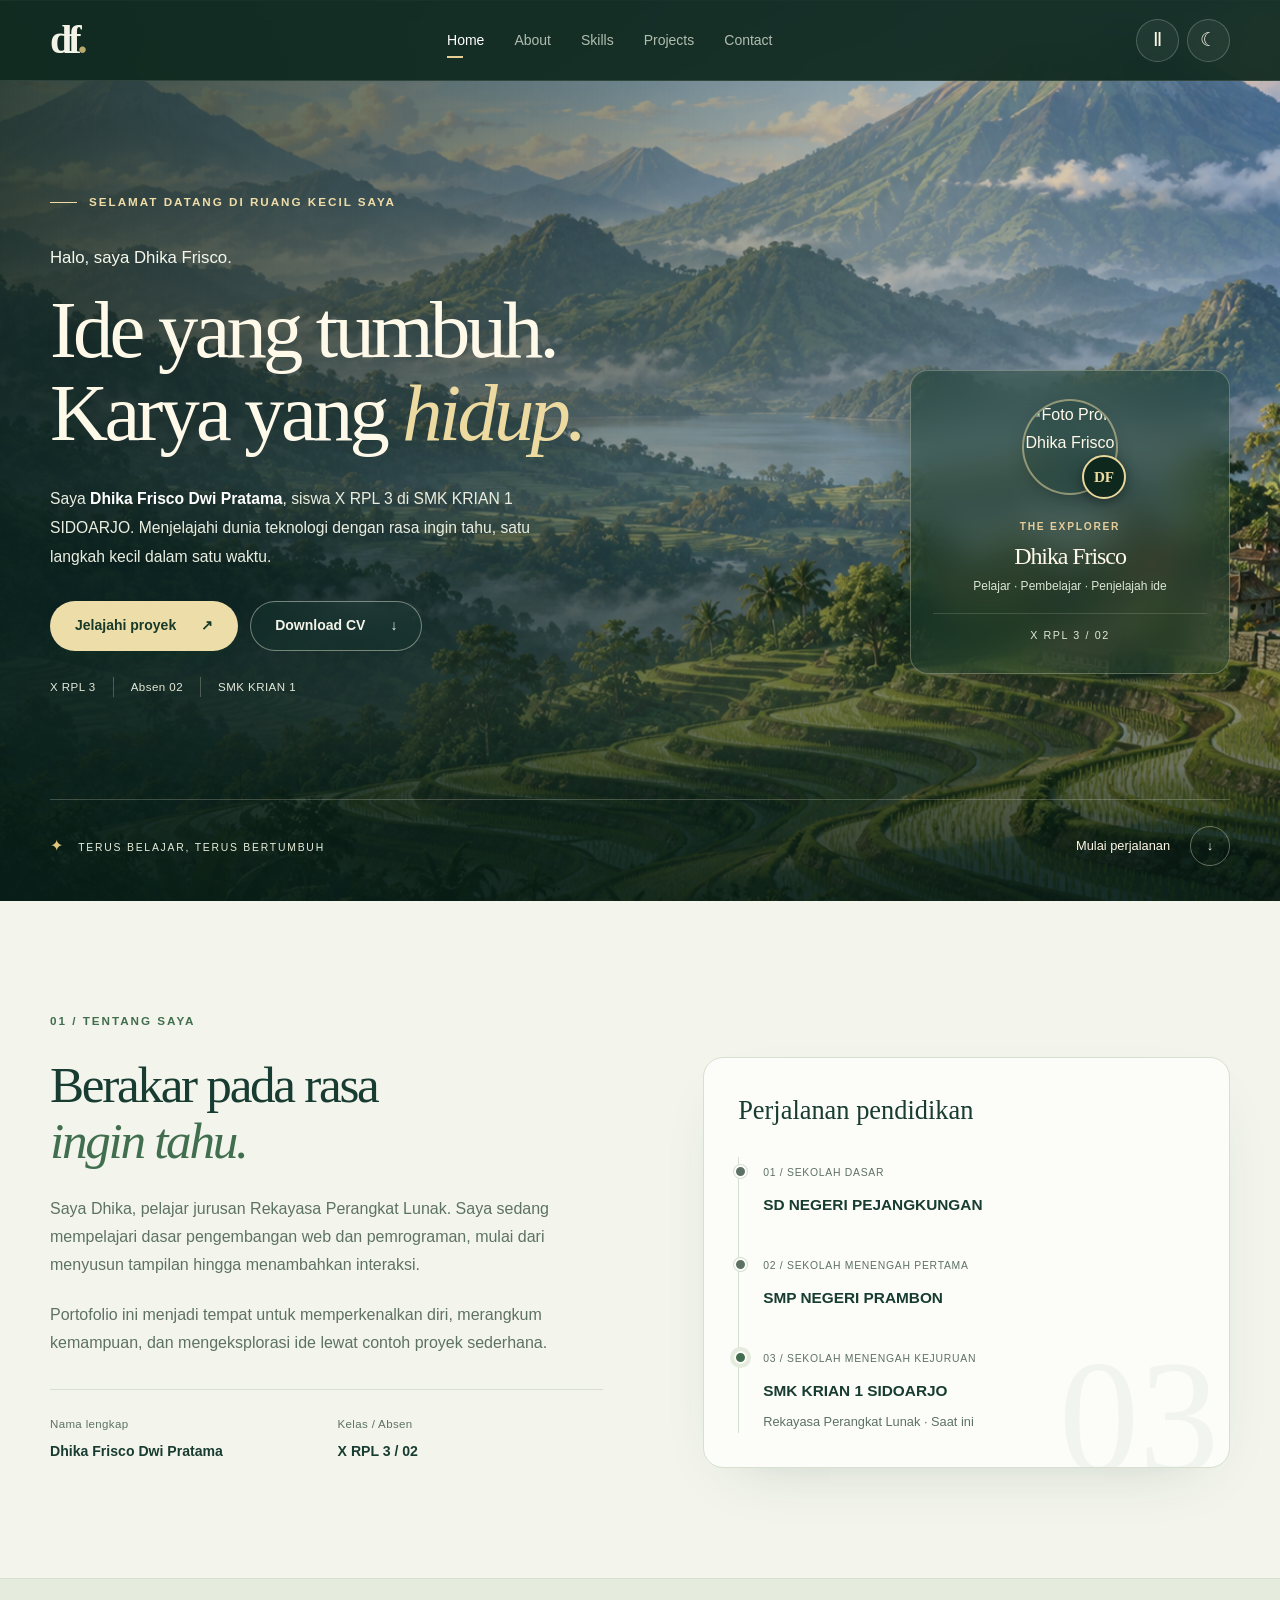
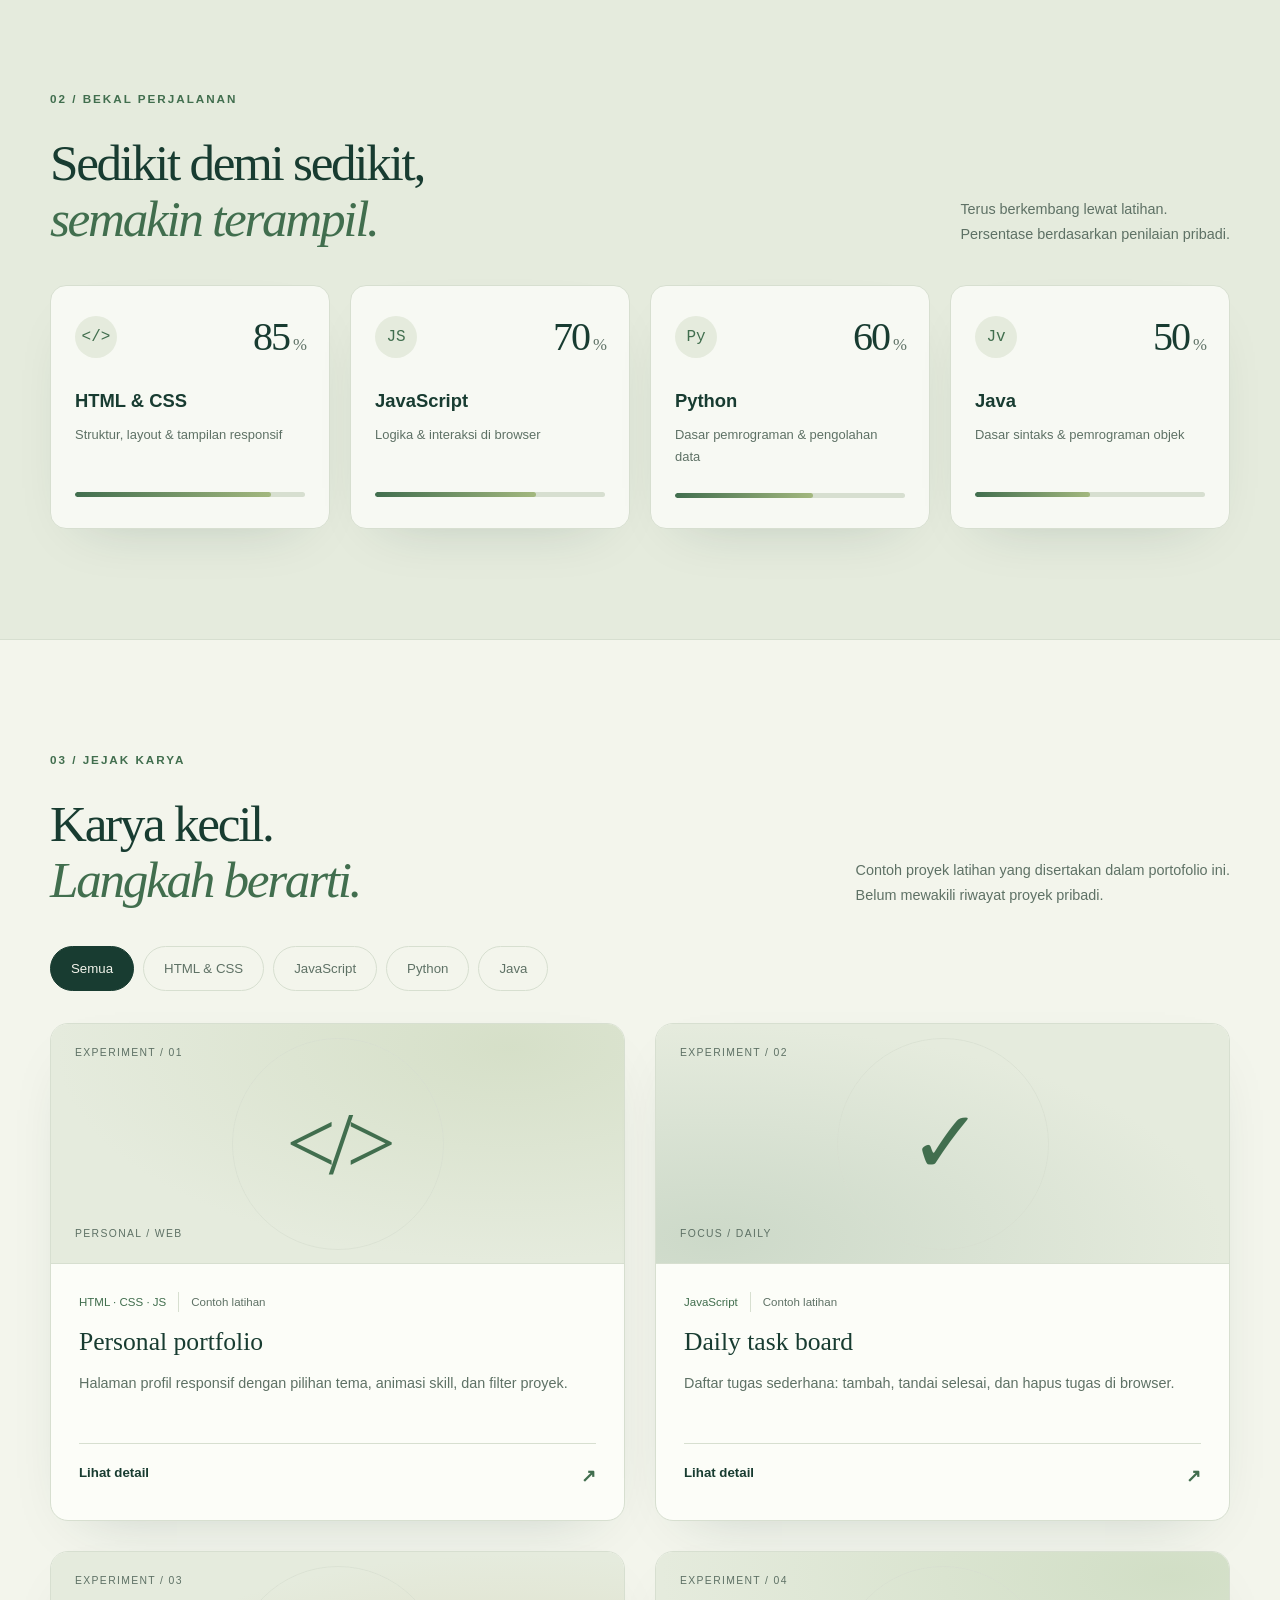
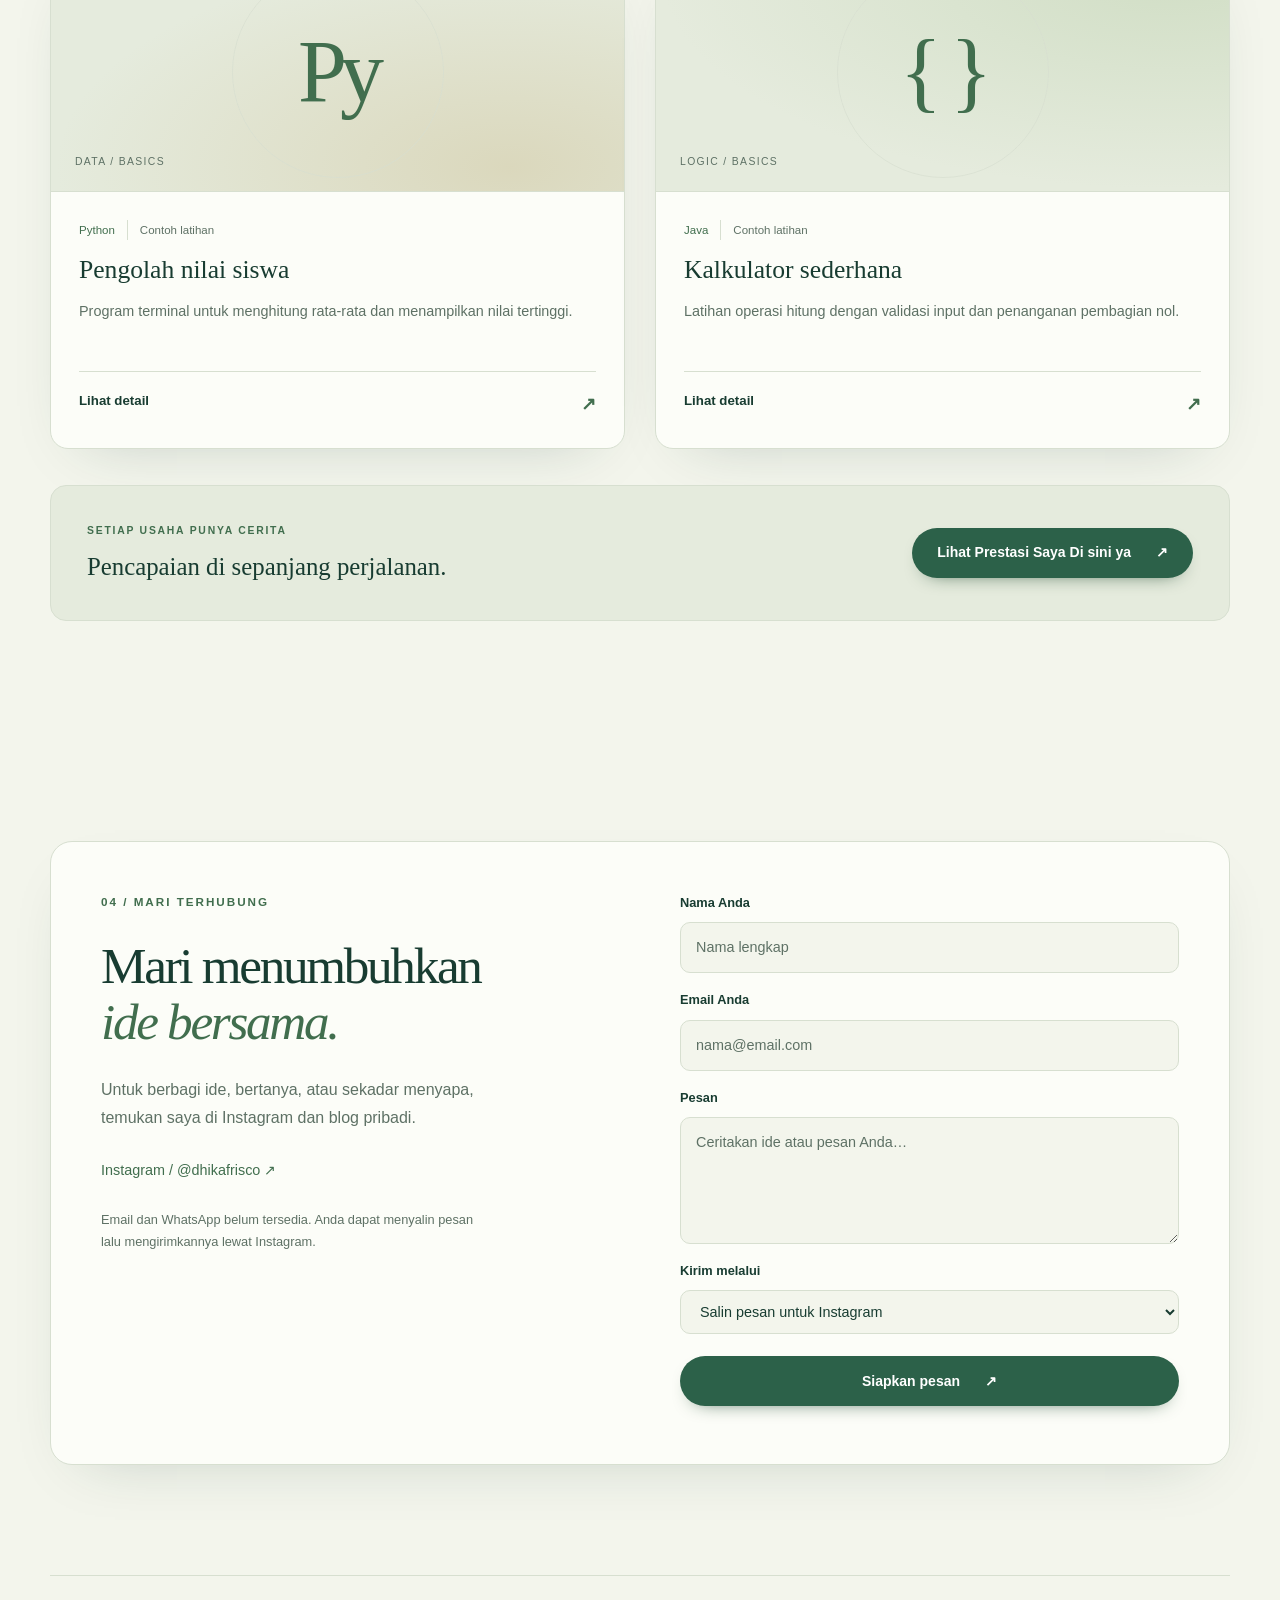
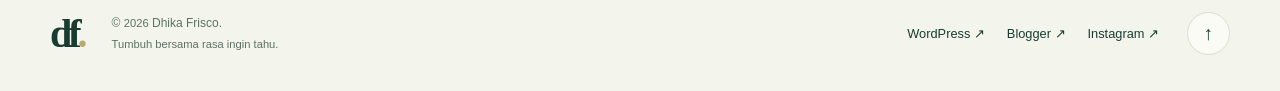
==== commit 25386787: "feat: update profile card photo and DF seal with image url Co-authored-by: dhikadifidip19-del <33078" ====
--- a/index.html
+++ b/index.html
@@ -1,7 +1,7 @@
 <!DOCTYPE html>
 <html lang="id" data-theme="light" data-motion="paused"><head><meta charset="UTF-8"><meta name="viewport" content="width=device-width, initial-scale=1"><meta name="description" content="Portofolio Dhika Frisco Dwi Pratama, siswa X RPL 3 SMK KRIAN 1 SIDOARJO. Profil, kemampuan, dan contoh proyek pemrograman."><meta name="theme-color" content="#183c31"><title>Dhika Frisco — Portofolio</title><link rel="preload" as="image" href="assets/desa-pegunungan.png"><link rel="icon" href="assets/favicon.svg" type="image/svg+xml"><link rel="stylesheet" href="style.css"><script src="nature.js" defer></script><script src="config.js" defer></script><script src="script.js" defer></script></head>
 <body><a class="skip" href="#main">Lewati navigasi</a><header class="header"><div class="container nav-wrap"><a href="#home" class="brand" aria-label="Dhika Frisco, beranda">df<span>.</span></a><nav id="navigation" aria-label="Navigasi utama"><a href="#home" class="active">Home</a><a href="#about">About</a><a href="#skills">Skills</a><a href="#projects">Projects</a><a href="#contact">Contact</a></nav><div class="nav-tools"><button id="motion-toggle" class="icon-button" aria-label="Jeda animasi" aria-pressed="false" title="Jeda animasi">Ⅱ</button><button id="theme-toggle" class="icon-button" aria-label="Aktifkan mode terang" aria-pressed="false">☀</button><button id="menu-toggle" class="icon-button menu-toggle" aria-label="Buka menu" aria-controls="navigation" aria-expanded="false">☰</button></div></div></header>
-<main id="main"><section id="home" class="hero"><div class="landscape" aria-hidden="true"><div class="landscape-image"></div><div class="landscape-shade"></div><div class="mist mist-one"></div><div class="mist mist-two"></div><div class="sun-glow"></div><div class="sky-birds"><span class="bird bird-one"><img src="assets/burung.png" alt="" width="52" height="52"></span><span class="bird bird-two"><img src="assets/burung.png" alt="" width="52" height="52"></span><span class="bird bird-three"><img src="assets/burung.png" alt="" width="52" height="52"></span><span class="bird bird-four"><img src="assets/burung.png" alt="" width="52" height="52"></span></div><div class="pollen"><i></i><i></i><i></i><i></i><i></i><i></i><i></i><i></i></div></div><div class="hero-inner container"><div class="hero-copy"><div class="eyebrow"><span class="line"></span> SELAMAT DATANG DI RUANG KECIL SAYA</div><p class="hello">Halo, saya Dhika Frisco.</p><h1>Ide yang tumbuh.<br>Karya yang <em>hidup.</em></h1><p class="hero-description">Saya <strong>Dhika Frisco Dwi Pratama</strong>, siswa X RPL 3 di SMK KRIAN 1 SIDOARJO. Menjelajahi dunia teknologi dengan rasa ingin tahu, satu langkah kecil dalam satu waktu.</p><div class="actions"><a class="button primary" href="#projects">Jelajahi proyek <span aria-hidden="true">↗</span></a><a class="button secondary" href="assets/CV-Dhika-Frisco.pdf" download>Download CV <span aria-hidden="true">↓</span></a></div><div class="hero-meta"><span>X RPL 3</span><span>Absen 02</span><span>SMK KRIAN 1</span></div></div><aside class="profile-panel" aria-label="Profil singkat"><div class="profile-seal" aria-hidden="true">DF</div><div><span class="small-label">THE EXPLORER</span><h2>Dhika Frisco</h2><p>Pelajar · Pembelajar · Penjelajah ide</p></div><span class="profile-coordinate">X RPL 3 / 02</span></aside><div class="hero-foot"><span class="hero-location"><span aria-hidden="true">✦</span> TERUS BELAJAR, TERUS BERTUMBUH</span><a href="#about">Mulai perjalanan <span class="scroll-arrow" aria-hidden="true">↓</span></a></div></div></section>
+<main id="main"><section id="home" class="hero"><div class="landscape" aria-hidden="true"><div class="landscape-image"></div><div class="landscape-shade"></div><div class="mist mist-one"></div><div class="mist mist-two"></div><div class="sun-glow"></div><div class="sky-birds"><span class="bird bird-one"><img src="assets/burung.png" alt="" width="52" height="52"></span><span class="bird bird-two"><img src="assets/burung.png" alt="" width="52" height="52"></span><span class="bird bird-three"><img src="assets/burung.png" alt="" width="52" height="52"></span><span class="bird bird-four"><img src="assets/burung.png" alt="" width="52" height="52"></span></div><div class="pollen"><i></i><i></i><i></i><i></i><i></i><i></i><i></i><i></i></div></div><div class="hero-inner container"><div class="hero-copy"><div class="eyebrow"><span class="line"></span> SELAMAT DATANG DI RUANG KECIL SAYA</div><p class="hello">Halo, saya Dhika Frisco.</p><h1>Ide yang tumbuh.<br>Karya yang <em>hidup.</em></h1><p class="hero-description">Saya <strong>Dhika Frisco Dwi Pratama</strong>, siswa X RPL 3 di SMK KRIAN 1 SIDOARJO. Menjelajahi dunia teknologi dengan rasa ingin tahu, satu langkah kecil dalam satu waktu.</p><div class="actions"><a class="button primary" href="#projects">Jelajahi proyek <span aria-hidden="true">↗</span></a><a class="button secondary" href="assets/CV-Dhika-Frisco.pdf" download>Download CV <span aria-hidden="true">↓</span></a></div><div class="hero-meta"><span>X RPL 3</span><span>Absen 02</span><span>SMK KRIAN 1</span></div></div><aside class="profile-panel" aria-label="Profil singkat"><div class="profile-media-container"><div class="profile-card-photo-wrap"><img src="https://files.catbox.moe/zjfkkf.jpg" alt="Foto Profil Dhika Frisco" class="profile-card-img" id="profile-card-img"></div><div class="profile-seal" id="profile-seal" aria-hidden="true">DF</div></div><div><span class="small-label">THE EXPLORER</span><h2>Dhika Frisco</h2><p>Pelajar · Pembelajar · Penjelajah ide</p></div><span class="profile-coordinate">X RPL 3 / 02</span></aside><div class="hero-foot"><span class="hero-location"><span aria-hidden="true">✦</span> TERUS BELAJAR, TERUS BERTUMBUH</span><a href="#about">Mulai perjalanan <span class="scroll-arrow" aria-hidden="true">↓</span></a></div></div></section>
 <section id="about" class="section container"><div class="section-label">01 / TENTANG SAYA</div><div class="about-grid"><div><h2>Berakar pada rasa<br><em>ingin tahu.</em></h2><p>Saya Dhika, pelajar jurusan Rekayasa Perangkat Lunak. Saya sedang mempelajari dasar pengembangan web dan pemrograman, mulai dari menyusun tampilan hingga menambahkan interaksi.</p><p>Portofolio ini menjadi tempat untuk memperkenalkan diri, merangkum kemampuan, dan mengeksplorasi ide lewat contoh proyek sederhana.</p><div class="identity"><div><span>Nama lengkap</span><strong>Dhika Frisco Dwi Pratama</strong></div><div><span>Kelas / Absen</span><strong>X RPL 3 / 02</strong></div></div></div><div class="education"><h3>Perjalanan pendidikan</h3><ol><li><span>01 / SEKOLAH DASAR</span><h4>SD NEGERI PEJANGKUNGAN</h4></li><li><span>02 / SEKOLAH MENENGAH PERTAMA</span><h4>SMP NEGERI PRAMBON</h4></li><li class="current"><span>03 / SEKOLAH MENENGAH KEJURUAN</span><h4>SMK KRIAN 1 SIDOARJO</h4><p>Rekayasa Perangkat Lunak · Saat ini</p></li></ol></div></div></section>
 <section id="skills" class="section skills-section"><div class="container"><div class="section-label">02 / BEKAL PERJALANAN</div><div class="section-heading"><h2>Sedikit demi sedikit,<br><em>semakin terampil.</em></h2><p>Terus berkembang lewat latihan.<br>Persentase berdasarkan penilaian pribadi.</p></div><div class="skills-grid"><article class="skill-card"><div class="skill-top"><span class="skill-icon" aria-hidden="true">&lt;/&gt;</span><span class="percent">85<small>%</small></span></div><h3>HTML & CSS</h3><p>Struktur, layout & tampilan responsif</p><div class="skill-track" role="progressbar" aria-label="Kemampuan HTML & CSS" aria-valuemin="0" aria-valuemax="100" aria-valuenow="85"><span style="--level:85%"></span></div></article><article class="skill-card"><div class="skill-top"><span class="skill-icon" aria-hidden="true">JS</span><span class="percent">70<small>%</small></span></div><h3>JavaScript</h3><p>Logika & interaksi di browser</p><div class="skill-track" role="progressbar" aria-label="Kemampuan JavaScript" aria-valuemin="0" aria-valuemax="100" aria-valuenow="70"><span style="--level:70%"></span></div></article><article class="skill-card"><div class="skill-top"><span class="skill-icon" aria-hidden="true">Py</span><span class="percent">60<small>%</small></span></div><h3>Python</h3><p>Dasar pemrograman & pengolahan data</p><div class="skill-track" role="progressbar" aria-label="Kemampuan Python" aria-valuemin="0" aria-valuemax="100" aria-valuenow="60"><span style="--level:60%"></span></div></article><article class="skill-card"><div class="skill-top"><span class="skill-icon" aria-hidden="true">Jv</span><span class="percent">50<small>%</small></span></div><h3>Java</h3><p>Dasar sintaks & pemrograman objek</p><div class="skill-track" role="progressbar" aria-label="Kemampuan Java" aria-valuemin="0" aria-valuemax="100" aria-valuenow="50"><span style="--level:50%"></span></div></article></div></div></section>
 <section id="projects" class="section container"><div class="section-label">03 / JEJAK KARYA</div><div class="section-heading"><h2>Karya kecil.<br><em>Langkah berarti.</em></h2><p>Contoh proyek latihan yang disertakan dalam portofolio ini.<br>Belum mewakili riwayat proyek pribadi.</p></div><div class="filters" role="group" aria-label="Filter bahasa proyek"><button class="selected" data-filter="all" aria-pressed="true">Semua</button><button data-filter="html" aria-pressed="false">HTML & CSS</button><button data-filter="js" aria-pressed="false">JavaScript</button><button data-filter="python" aria-pressed="false">Python</button><button data-filter="java" aria-pressed="false">Java</button></div><p class="sr-only" id="filter-status" aria-live="polite">4 proyek ditampilkan.</p><div class="projects-grid"><article class="project-card" data-category="html js"><div class="project-art art-1"><span class="project-number">EXPERIMENT / 01</span><span class="project-symbol" aria-hidden="true">&lt;/&gt;</span><span class="art-caption">PERSONAL / WEB</span></div><div class="project-body"><div class="tags">HTML · CSS · JS <span>Contoh latihan</span></div><h3>Personal portfolio</h3><p>Halaman profil responsif dengan pilihan tema, animasi skill, dan filter proyek.</p><button class="project-open" data-project="1">Lihat detail <span aria-hidden="true">↗</span></button></div></article><article class="project-card" data-category="html js"><div class="project-art art-2"><span class="project-number">EXPERIMENT / 02</span><span class="project-symbol" aria-hidden="true">✓</span><span class="art-caption">FOCUS / DAILY</span></div><div class="project-body"><div class="tags">JavaScript <span>Contoh latihan</span></div><h3>Daily task board</h3><p>Daftar tugas sederhana: tambah, tandai selesai, dan hapus tugas di browser.</p><button class="project-open" data-project="2">Lihat detail <span aria-hidden="true">↗</span></button></div></article><article class="project-card" data-category="python"><div class="project-art art-3"><span class="project-number">EXPERIMENT / 03</span><span class="project-symbol" aria-hidden="true">Py</span><span class="art-caption">DATA / BASICS</span></div><div class="project-body"><div class="tags">Python <span>Contoh latihan</span></div><h3>Pengolah nilai siswa</h3><p>Program terminal untuk menghitung rata-rata dan menampilkan nilai tertinggi.</p><button class="project-open" data-project="3">Lihat detail <span aria-hidden="true">↗</span></button></div></article><article class="project-card" data-category="java"><div class="project-art art-4"><span class="project-number">EXPERIMENT / 04</span><span class="project-symbol" aria-hidden="true">{ }</span><span class="art-caption">LOGIC / BASICS</span></div><div class="project-body"><div class="tags">Java <span>Contoh latihan</span></div><h3>Kalkulator sederhana</h3><p>Latihan operasi hitung dengan validasi input dan penanganan pembagian nol.</p><button class="project-open" data-project="4">Lihat detail <span aria-hidden="true">↗</span></button></div></article></div><div class="achievement-cta"><div><span class="section-label">SETIAP USAHA PUNYA CERITA</span><h3>Pencapaian di sepanjang perjalanan.</h3></div><a class="button primary" href="prestasi.html">Lihat Prestasi Saya Di sini ya <span aria-hidden="true">↗</span></a></div></section>
--- a/style.css
+++ b/style.css
@@ -3,7 +3,7 @@
 [data-theme=dark]{color-scheme:dark;--bg:#0d201a;--surface:#162e24;--text:#ecf1df;--muted:#b0c3ae;--border:#304839;--blue:#80aa73;--teal:#b6ca8c;--glass:rgba(23,47,35,.82);--header:rgba(10,28,21,.95);--soft:#203829;--shadow:0 22px 60px -35px #0009}
 *{box-sizing:border-box}html{scroll-behavior:smooth;scroll-padding-top:100px}body{margin:0;background:var(--bg);color:var(--text);font:16px/1.75 "Segoe UI",Inter,ui-sans-serif,-apple-system,BlinkMacSystemFont,sans-serif;transition:background-color .45s,color .35s}a{color:inherit;text-decoration:none}button,input,textarea,select{font:inherit}button{cursor:pointer;color:inherit}a,button{touch-action:manipulation;-webkit-tap-highlight-color:transparent}button,a{transition:color .2s,background .25s,transform .3s,border-color .3s,box-shadow .3s}p{color:var(--muted);margin:0 0 22px}h1,h2,h3,h4{margin:0;color:inherit}h1,h2{font-family:var(--serif);font-weight:400;letter-spacing:-.045em;line-height:1.09}h2{font-size:clamp(2.3rem,4vw,3.5rem);margin-bottom:26px}h2 em{font-weight:400;color:var(--teal)}h3{font-weight:600;font-size:1.2rem;line-height:1.4}h4{font-size:.96rem;line-height:1.5}button:hover,.button:hover{transform:translateY(-3px)}:focus-visible{outline:3px solid #bd8d36;outline-offset:5px}[hidden]{display:none!important}.container{width:min(1180px,calc(100% - 72px));margin-inline:auto}.header{position:sticky;top:0;z-index:30;background:var(--header);color:#f3f4e7;border-bottom:1px solid #f3f4e720;backdrop-filter:blur(22px)}.nav-wrap{height:80px;display:flex;align-items:center;justify-content:space-between;gap:24px}.brand{font-family:var(--serif);font-size:2.5rem;font-weight:700;letter-spacing:-.1em;line-height:1}.brand span{color:#baa96c}nav{display:flex;gap:30px}nav a{font-size:.875rem;color:#e5eddebf;padding:12px 0;position:relative}nav a:hover,nav a.active{color:white}nav a.active:after{content:"";position:absolute;bottom:6px;left:0;width:16px;height:2px;background:var(--gold)}.nav-tools{display:flex;align-items:center;gap:8px}.icon-button{display:inline-flex;align-items:center;justify-content:center;flex-shrink:0;width:43px;height:43px;line-height:1;border:1px solid var(--border);border-radius:50%;background:var(--glass);font-size:1.2rem}.header .icon-button{border-color:#ffffff35;background:#ffffff0c;color:#f8f5e6}.header .icon-button:hover{background:#ffffff23}.menu-toggle{display:none}.skip{position:fixed;top:-80px;left:20px;background:#d7c994;color:#122e20;padding:12px;z-index:100}.skip:focus{top:12px}.section-label,.eyebrow{font-size:.73rem;font-weight:650;letter-spacing:.17em;text-transform:uppercase;color:var(--teal)}.section-label{margin-bottom:26px}.eyebrow{display:flex;align-items:center;gap:12px}.line{width:27px;height:1px;background:currentColor}.small-label{font-size:.64rem;letter-spacing:.17em;font-weight:600}.mono{font-family:ui-monospace,monospace;color:var(--teal)}
 /* The landscape stays decorative; every control lives above it. */
-.hero,.achievement-hero{position:relative;isolation:isolate;overflow:hidden;background:#264d37;color:#fff9e9;margin-top:-80px}.hero-inner{position:relative;z-index:2;min-height:820px;min-height:max(800px,100svh);padding-top:170px;padding-bottom:35px;display:grid;grid-template-columns:minmax(0,1fr) 320px;gap:38px 60px;align-items:center}.hero-copy{max-width:680px}.hero .eyebrow,.achievement-hero .eyebrow{color:#f0dda7;margin-bottom:30px}.hello{font-size:1.05rem;color:#f7f8eb;margin-bottom:16px}.hero h1,.achievement-hero h1{font-size:clamp(3.6rem,6.3vw,6.3rem);line-height:1.03;letter-spacing:-.047em;margin-bottom:30px;text-shadow:0 3px 30px #10261940}.hero h1 em,.achievement-hero h1 em{color:#eddaa0;font-weight:400}.hero-description{color:#e9eee0;font-size:.98rem;max-width:505px;line-height:1.85;text-shadow:0 1px 12px #0d271755}.hero-description strong{color:#fff;font-weight:600}.actions{display:flex;flex-wrap:wrap;gap:12px;margin-top:30px}.button{display:inline-flex;align-items:center;justify-content:center;gap:25px;padding:13px 24px;min-height:50px;line-height:1.55;font-size:.875rem;font-weight:600;border-radius:30px;border:1px solid transparent}.primary{background:var(--blue);color:white;box-shadow:0 8px 20px -14px #123f24}.primary:hover{filter:brightness(1.1);box-shadow:0 8px 25px -14px #123f2499}[data-theme=dark] .primary{color:#0d2618}.secondary{border-color:var(--border);background:var(--glass)}.hero .primary{background:#eddda9;color:#173a28}.hero .secondary{border-color:#e6ecd375;background:#173d3445;color:#f3f4e9;backdrop-filter:blur(12px)}.hero-meta{display:flex;flex-wrap:wrap;gap:17px;font-size:.72rem;letter-spacing:.04em;color:#e2e8d9;margin-top:26px}.hero-meta>span+span{padding-left:17px;border-left:1px solid #f5f4dc40}.profile-panel{align-self:end;margin-bottom:45px;border:1px solid #fff8dd45;background:#183b2c79;backdrop-filter:blur(18px);box-shadow:0 20px 60px -24px #001e1699;border-radius:18px;padding:24px;display:grid;grid-template-columns:48px 1fr;gap:18px 15px;transform:translateY(var(--card-offset,0px));animation:float-panel 7s ease-in-out infinite}.profile-seal{border:1px solid #e8d89d88;border-radius:50%;height:48px;width:48px;display:grid;place-items:center;font-family:var(--serif);font-size:1.2rem;color:#eddaa0}.profile-panel h2{font:400 1.5rem var(--serif);margin:4px 0 8px}.profile-panel p{color:#dae6d5;font-size:.72rem;margin:0}.profile-panel .small-label{color:#e4cd9b}.profile-coordinate{grid-column:1/-1;border-top:1px solid #fff3d626;padding-top:12px;font-size:.67rem;letter-spacing:.15em;color:#dfe8d7}.hero-foot{grid-column:1/-1;display:flex;align-items:center;justify-content:space-between;gap:20px;padding-top:26px;border-top:1px solid #fff9e636;align-self:end}.hero-location{font-size:.65rem;letter-spacing:.17em;color:#e6eddb}.hero-location>span{font-size:1rem;color:#e0c77e;margin-right:9px}.hero-foot>a{display:flex;align-items:center;gap:20px;font-size:.8rem}.scroll-arrow{display:inline-flex;justify-content:center;align-items:center;border:1px solid #f5f4e35e;width:40px;height:40px;border-radius:50%;animation:scroll-nudge 2.8s ease-in-out infinite}.landscape{position:absolute;inset:0;z-index:-1;pointer-events:none;overflow:hidden}.landscape-image{position:absolute;inset:-5%;background:url('assets/desa-pegunungan.png') center 56%/cover no-repeat;transform:translate3d(var(--scene-x,0px),var(--scene-y,0px),0) scale(1.02);will-change:transform;transition:filter 1s;filter:saturate(.92)}.landscape-shade{position:absolute;inset:0;background:linear-gradient(90deg,rgba(9,31,25,.82),rgba(12,35,25,.36) 55%,rgba(8,27,19,.03)),linear-gradient(0deg,rgba(8,27,20,.8),transparent 45%)}[data-theme=dark] .landscape-image{filter:brightness(.57) saturate(.64) hue-rotate(12deg)}[data-theme=dark] .landscape-shade{background:linear-gradient(90deg,#071f1ad9,#09281f35),linear-gradient(0deg,#071810d9,transparent)}.mist{position:absolute;width:125%;height:26%;left:-15%;background:radial-gradient(ellipse at center,#f1f4e51a,transparent 65%);filter:blur(20px);opacity:.85}.mist-one{top:40%;animation:mist-drift 30s ease-in-out infinite alternate}.mist-two{top:64%;animation:mist-drift 40s ease-in-out -20s infinite alternate-reverse}.sun-glow{position:absolute;top:-15%;right:-5%;width:65%;height:75%;background:radial-gradient(ellipse,#fde7a128,transparent 63%);animation:sun-breathe 12s ease-in-out infinite;mix-blend-mode:screen}[data-theme=dark] .sun-glow{opacity:.25;filter:hue-rotate(110deg)}.sky-birds{position:absolute;inset:0;overflow:hidden}.bird{position:absolute;color:#0c251f;filter:brightness(.12);font-family:"Segoe UI Symbol","Apple Color Emoji",sans-serif;line-height:1;opacity:.8;left:-10%;font-size:25px;animation:bird-flight 28s linear infinite;will-change:transform}.bird-one{top:19%;animation-delay:-9s}.bird-two{top:24%;font-size:17px;animation-duration:33s;animation-delay:-13s}.bird-three{top:15%;font-size:20px;animation-duration:31s;animation-delay:-11s}.bird-four{top:30%;font-size:13px;animation-duration:40s;animation-delay:-25s}[data-theme=dark] .bird{filter:brightness(.3);opacity:.5}.pollen{position:absolute;inset:0;overflow:hidden}.pollen i{position:absolute;width:4px;height:4px;border-radius:50%;background:#ffebb5;box-shadow:0 0 15px 2px #ffecc778;left:var(--left);top:85%;opacity:0;animation:pollen-drift 17s ease-in-out var(--delay) infinite}.pollen i:nth-child(1){--left:7%;--delay:-2s}.pollen i:nth-child(2){--left:20%;--delay:-6s}.pollen i:nth-child(3){--left:36%;--delay:-9s}.pollen i:nth-child(4){--left:46%;--delay:-13s}.pollen i:nth-child(5){--left:63%;--delay:-3s}.pollen i:nth-child(6){--left:72%;--delay:-8s}.pollen i:nth-child(7){--left:83%;--delay:-12s}.pollen i:nth-child(8){--left:91%;--delay:-16s}
+.hero,.achievement-hero{position:relative;isolation:isolate;overflow:hidden;background:#264d37;color:#fff9e9;margin-top:-80px}.hero-inner{position:relative;z-index:2;min-height:820px;min-height:max(800px,100svh);padding-top:170px;padding-bottom:35px;display:grid;grid-template-columns:minmax(0,1fr) 320px;gap:38px 60px;align-items:center}.hero-copy{max-width:680px}.hero .eyebrow,.achievement-hero .eyebrow{color:#f0dda7;margin-bottom:30px}.hello{font-size:1.05rem;color:#f7f8eb;margin-bottom:16px}.hero h1,.achievement-hero h1{font-size:clamp(3.6rem,6.3vw,6.3rem);line-height:1.03;letter-spacing:-.047em;margin-bottom:30px;text-shadow:0 3px 30px #10261940}.hero h1 em,.achievement-hero h1 em{color:#eddaa0;font-weight:400}.hero-description{color:#e9eee0;font-size:.98rem;max-width:505px;line-height:1.85;text-shadow:0 1px 12px #0d271755}.hero-description strong{color:#fff;font-weight:600}.actions{display:flex;flex-wrap:wrap;gap:12px;margin-top:30px}.button{display:inline-flex;align-items:center;justify-content:center;gap:25px;padding:13px 24px;min-height:50px;line-height:1.55;font-size:.875rem;font-weight:600;border-radius:30px;border:1px solid transparent}.primary{background:var(--blue);color:white;box-shadow:0 8px 20px -14px #123f24}.primary:hover{filter:brightness(1.1);box-shadow:0 8px 25px -14px #123f2499}[data-theme=dark] .primary{color:#0d2618}.secondary{border-color:var(--border);background:var(--glass)}.hero .primary{background:#eddda9;color:#173a28}.hero .secondary{border-color:#e6ecd375;background:#173d3445;color:#f3f4e9;backdrop-filter:blur(12px)}.hero-meta{display:flex;flex-wrap:wrap;gap:17px;font-size:.72rem;letter-spacing:.04em;color:#e2e8d9;margin-top:26px}.hero-meta>span+span{padding-left:17px;border-left:1px solid #f5f4dc40}.profile-panel{align-self:end;margin-bottom:45px;border:1px solid #fff8dd45;background:#183b2c79;backdrop-filter:blur(18px);box-shadow:0 20px 60px -24px #001e1699;border-radius:18px;padding:28px 22px;display:flex;flex-direction:column;align-items:center;text-align:center;gap:12px;transform:translateY(var(--card-offset,0px));animation:float-panel 7s ease-in-out infinite}.profile-media-container{position:relative;display:inline-flex;align-items:center;justify-content:center;margin-bottom:4px}.profile-card-photo-wrap{width:96px;height:96px;border-radius:50%;overflow:hidden;border:2px solid #e8d89d88;box-shadow:0 8px 20px -6px #00000040;background:#173d3445;flex-shrink:0}.profile-card-img{width:100%;height:100%;object-fit:cover;display:block}.profile-seal{border:2px solid #e8d89d;border-radius:50%;height:44px;width:44px;display:grid;place-items:center;font-family:var(--serif);font-size:0.95rem;font-weight:700;color:#eddaa0;background:#0e281d;position:absolute;bottom:-4px;right:-8px;overflow:hidden;flex-shrink:0;box-shadow:0 4px 14px #00000066;z-index:2}.profile-avatar{width:100%;height:100%;object-fit:cover;border-radius:50%;display:block}.profile-panel h2{font:400 1.5rem var(--serif);margin:4px 0 6px}.profile-panel p{color:#dae6d5;font-size:.75rem;margin:0}.profile-panel .small-label{color:#e4cd9b}.profile-coordinate{width:100%;border-top:1px solid #fff3d626;padding-top:12px;margin-top:4px;font-size:.67rem;letter-spacing:.15em;color:#dfe8d7}.hero-foot{grid-column:1/-1;display:flex;align-items:center;justify-content:space-between;gap:20px;padding-top:26px;border-top:1px solid #fff9e636;align-self:end}.hero-location{font-size:.65rem;letter-spacing:.17em;color:#e6eddb}.hero-location>span{font-size:1rem;color:#e0c77e;margin-right:9px}.hero-foot>a{display:flex;align-items:center;gap:20px;font-size:.8rem}.scroll-arrow{display:inline-flex;justify-content:center;align-items:center;border:1px solid #f5f4e35e;width:40px;height:40px;border-radius:50%;animation:scroll-nudge 2.8s ease-in-out infinite}.landscape{position:absolute;inset:0;z-index:-1;pointer-events:none;overflow:hidden}.landscape-image{position:absolute;inset:-5%;background:url('assets/desa-pegunungan.png') center 56%/cover no-repeat;transform:translate3d(var(--scene-x,0px),var(--scene-y,0px),0) scale(1.02);will-change:transform;transition:filter 1s;filter:saturate(.92)}.landscape-shade{position:absolute;inset:0;background:linear-gradient(90deg,rgba(9,31,25,.82),rgba(12,35,25,.36) 55%,rgba(8,27,19,.03)),linear-gradient(0deg,rgba(8,27,20,.8),transparent 45%)}[data-theme=dark] .landscape-image{filter:brightness(.57) saturate(.64) hue-rotate(12deg)}[data-theme=dark] .landscape-shade{background:linear-gradient(90deg,#071f1ad9,#09281f35),linear-gradient(0deg,#071810d9,transparent)}.mist{position:absolute;width:125%;height:26%;left:-15%;background:radial-gradient(ellipse at center,#f1f4e51a,transparent 65%);filter:blur(20px);opacity:.85}.mist-one{top:40%;animation:mist-drift 30s ease-in-out infinite alternate}.mist-two{top:64%;animation:mist-drift 40s ease-in-out -20s infinite alternate-reverse}.sun-glow{position:absolute;top:-15%;right:-5%;width:65%;height:75%;background:radial-gradient(ellipse,#fde7a128,transparent 63%);animation:sun-breathe 12s ease-in-out infinite;mix-blend-mode:screen}[data-theme=dark] .sun-glow{opacity:.25;filter:hue-rotate(110deg)}.sky-birds{position:absolute;inset:0;overflow:hidden}.bird{position:absolute;color:#0c251f;filter:brightness(.12);font-family:"Segoe UI Symbol","Apple Color Emoji",sans-serif;line-height:1;opacity:.8;left:-10%;font-size:25px;animation:bird-flight 28s linear infinite;will-change:transform}.bird-one{top:19%;animation-delay:-9s}.bird-two{top:24%;font-size:17px;animation-duration:33s;animation-delay:-13s}.bird-three{top:15%;font-size:20px;animation-duration:31s;animation-delay:-11s}.bird-four{top:30%;font-size:13px;animation-duration:40s;animation-delay:-25s}[data-theme=dark] .bird{filter:brightness(.3);opacity:.5}.pollen{position:absolute;inset:0;overflow:hidden}.pollen i{position:absolute;width:4px;height:4px;border-radius:50%;background:#ffebb5;box-shadow:0 0 15px 2px #ffecc778;left:var(--left);top:85%;opacity:0;animation:pollen-drift 17s ease-in-out var(--delay) infinite}.pollen i:nth-child(1){--left:7%;--delay:-2s}.pollen i:nth-child(2){--left:20%;--delay:-6s}.pollen i:nth-child(3){--left:36%;--delay:-9s}.pollen i:nth-child(4){--left:46%;--delay:-13s}.pollen i:nth-child(5){--left:63%;--delay:-3s}.pollen i:nth-child(6){--left:72%;--delay:-8s}.pollen i:nth-child(7){--left:83%;--delay:-12s}.pollen i:nth-child(8){--left:91%;--delay:-16s}
 /* An editorial trail through the portfolio. */
 .section{padding-block:110px}.about-grid{display:grid;grid-template-columns:1.05fr 1fr;gap:100px}.about-grid>div>p{max-width:550px}.identity{display:grid;grid-template-columns:1fr 1fr;gap:22px;border-top:1px solid var(--border);padding-top:24px;margin-top:32px}.identity div{display:flex;flex-direction:column;gap:5px}.identity span{font-size:.72rem;color:var(--muted);letter-spacing:.03em}.identity strong{font-size:.88rem;font-weight:600}.education{background:var(--surface);border:1px solid var(--border);border-radius:20px;padding:34px;box-shadow:var(--shadow);position:relative;overflow:hidden}.education:after{content:'03';position:absolute;right:10px;bottom:-30px;font:160px/1 var(--serif);opacity:.045;pointer-events:none}.education h3{font-family:var(--serif);font-weight:400;font-size:1.65rem;margin-bottom:28px}.education ol{padding:0;margin:0;list-style:none}.education li{position:relative;border-left:1px solid var(--border);padding:0 0 26px 24px}.education li:before{content:'';position:absolute;left:-5px;top:8px;width:9px;height:9px;border-radius:50%;border:2px solid var(--surface);background:var(--muted);box-shadow:0 0 0 1px var(--border)}.education li.current{padding-bottom:0}.education li.current:before{background:var(--teal);box-shadow:0 0 0 4px var(--soft)}.education li span{font-size:.65rem;letter-spacing:.07em;color:var(--muted)}.education h4{margin:8px 0}.education li p{font-size:.8rem;margin:0}.skills-section{background:var(--soft);border-block:1px solid var(--border);position:relative;overflow:hidden}.section-heading{display:flex;justify-content:space-between;align-items:end;gap:38px;margin-bottom:38px}.section-heading h2{margin:0}.section-heading p{font-size:.9rem;max-width:380px;margin:0}.skills-grid{display:grid;grid-template-columns:repeat(4,minmax(0,1fr));gap:20px}.skill-card{padding:30px 24px;background:var(--glass);border:1px solid var(--border);border-radius:16px;transition:transform .45s,border-color .3s,box-shadow .3s;box-shadow:var(--shadow)}.skill-card:hover{transform:translateY(-8px) rotate(-1deg);border-color:var(--teal)}.skill-top{display:flex;align-items:center;justify-content:space-between;margin-bottom:30px}.skill-icon{width:42px;height:42px;border-radius:50%;background:var(--soft);display:grid;place-items:center;font-family:monospace;font-size:1rem;color:var(--teal)}.percent{font:2.5rem/1 var(--serif);letter-spacing:-.05em}.percent small{font-family:inherit;font-size:1.05rem;margin-left:4px;color:var(--muted)}.skill-card h3{font-size:1.15rem;margin-bottom:10px}.skill-card p{font-size:.81rem;min-height:44px;margin-bottom:24px}.skill-track{height:5px;background:var(--border);border-radius:5px;overflow:hidden}.skill-track span{display:block;height:100%;width:var(--level);background:linear-gradient(90deg,var(--teal),#a3b87e);border-radius:5px}.motion .skill-track span{width:0;transition:width 1.3s cubic-bezier(.2,.7,.2,1)}.motion .skill-card.visible .skill-track span{width:var(--level)}.filters{display:flex;flex-wrap:wrap;gap:9px;margin-bottom:32px}.filters button{background:transparent;border:1px solid var(--border);border-radius:30px;color:var(--muted);padding:10px 20px;font-size:.83rem}.filters .selected{background:var(--text);color:var(--bg);border-color:var(--text)}.projects-grid{display:grid;grid-template-columns:repeat(2,minmax(0,1fr));gap:30px}.project-card{background:var(--surface);border:1px solid var(--border);border-radius:18px;overflow:hidden;box-shadow:var(--shadow);transition:transform .4s,border-color .4s,box-shadow .4s}.project-card:hover{transform:translateY(-7px);border-color:var(--teal);box-shadow:0 25px 50px -35px #0f432c88}.project-art{height:240px;position:relative;display:flex;align-items:center;justify-content:center;overflow:hidden;border-bottom:1px solid var(--border);background:radial-gradient(ellipse at 80% 10%,#c9d6b78c,transparent 70%),var(--soft)}.project-art:after{content:'';position:absolute;width:210px;height:210px;border:1px solid var(--border);border-radius:50%;transition:transform .7s;opacity:.7}.project-card:hover .project-art:after{transform:scale(1.25) rotate(25deg)}.art-2{background:radial-gradient(ellipse at 10% 90%,#bccdbb99,transparent 70%),var(--soft)}.art-3{background:radial-gradient(ellipse at 80% 90%,#cbbb8c66,transparent 70%),var(--soft)}.art-4{background:radial-gradient(ellipse at 90% 10%,#c4d6b699,transparent 70%),var(--soft)}.project-number,.art-caption{position:absolute;left:24px;font-size:.65rem;letter-spacing:.13em;color:var(--muted);z-index:2}.project-number{top:20px}.art-caption{bottom:20px}.project-symbol{font:5.5rem/1 var(--serif);letter-spacing:-.08em;color:var(--teal);z-index:1;transition:transform .6s}.project-card:hover .project-symbol{transform:scale(1.08) rotate(-4deg)}.project-body{padding:28px}.tags{display:flex;align-items:center;gap:12px;flex-wrap:wrap;color:var(--teal);font-size:.72rem;margin-bottom:14px}.tags span{border-left:1px solid var(--border);padding-left:12px;color:var(--muted)}.project-body h3{font:400 1.6rem/1.25 var(--serif);margin-bottom:13px}.project-body p{font-size:.9rem;min-height:50px}.project-open{display:flex;justify-content:space-between;width:100%;text-align:left;background:none;border:0;border-top:1px solid var(--border);padding:17px 0 0;font-size:.83rem;font-weight:600}.project-open span{color:var(--teal);font-size:1.1rem}.achievement-cta{position:relative;overflow:hidden;display:flex;justify-content:space-between;align-items:center;gap:24px;padding:36px;margin-top:36px;border-radius:16px;background:var(--soft);border:1px solid var(--border)}.achievement-cta .section-label{display:block;font-size:.65rem;margin-bottom:10px}.achievement-cta h3{font:400 1.55rem/1.35 var(--serif)}.achievement-cta .button{flex-shrink:0}.contact-panel{background:var(--surface);display:grid;grid-template-columns:1fr 1fr;gap:80px;border:1px solid var(--border);border-radius:22px;padding:50px;box-shadow:var(--shadow);position:relative;overflow:hidden}.contact-panel h2{font-size:clamp(2.2rem,4vw,3.5rem)}.contact-panel>div>p{max-width:385px}.social-contact{display:block;color:var(--teal);font-size:.9rem;margin:26px 0}.contact-note{font-size:.8rem;color:var(--muted)}form{display:grid;gap:8px}label{font-size:.8rem;font-weight:550}input,textarea,select{width:100%;min-width:0;background:var(--bg);color:var(--text);border:1px solid var(--border);border-radius:10px;padding:12px 15px;font-size:.9rem;margin-bottom:8px;transition:border-color .2s,box-shadow .2s}input:focus,textarea:focus,select:focus{border-color:var(--teal);box-shadow:0 0 0 4px var(--soft)}input::placeholder,textarea::placeholder{color:var(--muted)}textarea{resize:vertical}form .button{margin-top:6px}#form-status{font-size:.8rem;overflow-wrap:anywhere;margin:0}.footer{display:flex;align-items:center;gap:28px;border-top:1px solid var(--border);padding-block:36px}.footer p{font-size:.75rem;margin:0}.footer p span{font-size:.7rem}.footer-links{display:flex;gap:22px;margin-left:auto;font-size:.8rem}.footer a:hover{color:var(--teal)}dialog{color:var(--text);background:var(--surface);border:1px solid var(--border);border-radius:20px;padding:30px;width:min(580px,calc(100% - 32px));max-height:85vh;box-shadow:0 30px 120px #07160e66}dialog[open]{animation:dialog-entrance .3s ease-out}dialog::backdrop{background:#041d15ba;backdrop-filter:blur(8px)}.dialog-header{display:flex;justify-content:space-between;align-items:center;gap:20px;margin-bottom:28px}.dialog-header .section-label{margin:0}dialog h2{font-size:2.4rem}dialog p{font-size:.95rem}.sr-only{position:absolute;width:1px;height:1px;padding:0;margin:-1px;overflow:hidden;clip:rect(0,0,0,0);white-space:nowrap;border:0}.noscript{padding:20px;text-align:center}
 /* Achievements follow the same landscape, theme and motion controls. */
@@ -19,8 +19,8 @@
 @keyframes gallery-entrance{from{opacity:0;transform:translateY(15px)}to{opacity:1;transform:translateY(0)}}
 .reveal-ready{transition:opacity .75s ease,translate .75s cubic-bezier(.2,.6,.2,1)}.reveal-ready:not(.is-visible){opacity:0;translate:0 28px}.reveal-ready.is-visible{opacity:1;translate:0 0}.reveal-ready:nth-child(2){transition-delay:.08s}.reveal-ready:nth-child(3){transition-delay:.14s}.reveal-ready:nth-child(4){transition-delay:.2s}
 html[data-motion=paused] *,html[data-motion=paused] *:before,html[data-motion=paused] *:after{animation-play-state:paused!important}.scene-offscreen .landscape *,html[data-page-hidden=true] *{animation-play-state:paused!important}html[data-motion=paused] .reveal-ready{opacity:1;translate:none;transition:none}html[data-motion=paused] .landscape-image{transform:none}html[data-motion=paused]{scroll-behavior:auto}html[data-motion=paused] .skill-track span{transition:none;width:var(--level)}
-@media(min-width:1650px){.hero-inner{min-height:900px}}@media(max-width:1050px){.hero-inner{grid-template-columns:minmax(0,1fr) 265px;gap:32px}.profile-panel{padding:20px;grid-template-columns:1fr}.profile-seal{display:none}.hero h1{font-size:4.8rem}.about-grid{gap:45px}.skills-grid{gap:14px}.skill-card{padding:25px 20px}.contact-panel{gap:42px;padding:36px}.achievement-cta{align-items:flex-start;flex-direction:column}.achievement-grid{grid-template-columns:repeat(2,minmax(0,1fr))}.footer-links{gap:16px}}
-@media(max-width:760px){.container{width:calc(100% - 40px)}.nav-wrap{height:72px;gap:14px}.header .brand{font-size:2.25rem}.nav-tools{gap:6px}.header .icon-button{width:38px;height:38px}.menu-toggle{display:flex}nav{display:none;position:absolute;top:72px;left:0;right:0;background:#133326;padding:16px 22px 22px;border-bottom:1px solid #ffffff30;flex-direction:column;gap:2px}nav.open{display:flex}nav a{padding:12px 14px;font-size:.95rem}nav a.active:after{left:0;top:22px;width:3px;height:12px}.hero,.achievement-hero{margin-top:-72px}.hero-inner{min-height:900px;min-height:max(880px,100svh);grid-template-columns:1fr;gap:32px;padding-top:132px;padding-bottom:28px;align-content:start}.hero-copy{max-width:570px}.hero h1{font-size:clamp(3.3rem,10.7vw,5.2rem)}.hero .eyebrow,.achievement-hero .eyebrow{font-size:.61rem;letter-spacing:.13em;margin-bottom:24px;gap:10px}.line{width:18px;flex-shrink:0}.hello{font-size:.9rem}.hero-description{font-size:.9rem;max-width:450px}.hero-meta{font-size:.65rem;gap:12px}.hero-meta>span+span{padding-left:12px}.actions{gap:10px}.actions .button{font-size:.82rem;padding:13px 18px;gap:18px}.profile-panel{width:fit-content;max-width:100%;margin:4px 0 0;padding:17px 20px;grid-template-columns:38px 1fr;gap:12px;align-self:start}.profile-seal{display:grid;width:38px;height:38px;font-size:1rem}.profile-panel h2{font-size:1.25rem;margin:1px 0 4px}.profile-coordinate{font-size:.6rem;padding-top:9px}.profile-panel p{font-size:.67rem}.small-label{font-size:.58rem}.hero-foot{gap:14px;align-self:end;margin-top:4px;padding-top:20px}.hero-location{font-size:.54rem;letter-spacing:.08em;max-width:180px}.hero-location>span{margin-right:4px}.hero-foot>a{font-size:.7rem;gap:9px;white-space:nowrap}.scroll-arrow{width:32px;height:32px}.landscape-image{background-position:58% center}.landscape-shade{background:linear-gradient(90deg,#0a2618b8,#0a25155e),linear-gradient(0deg,#09221bba,transparent 65%)}.bird-one{top:16%}.bird-two{top:20%}.bird-three{top:12%}.bird-four{top:25%}.section{padding-block:72px}.about-grid{grid-template-columns:1fr;gap:36px}.about-grid>div>p{font-size:.95rem}.identity{gap:16px}.identity strong{font-size:.82rem}.education{padding:26px}.section-heading{display:block;margin-bottom:30px}.section-heading p{margin-top:20px;font-size:.86rem}.skills-grid{grid-template-columns:repeat(2,minmax(0,1fr));gap:12px}.skill-card{padding:22px 17px}.skill-top{margin-bottom:24px}.skill-icon{width:32px;height:32px;font-size:.8rem}.percent{font-size:2rem}.skill-card h3{font-size:1rem}.skill-card p{font-size:.76rem;min-height:65px}.projects-grid{grid-template-columns:1fr;gap:24px}.project-art{height:225px}.project-body{padding:24px}.project-body p{min-height:0}.filters{gap:7px}.filters button{font-size:.76rem;padding:9px 14px}.achievement-cta{padding:27px 22px}.achievement-cta h3{font-size:1.45rem}.achievement-cta .button{width:100%;font-size:.82rem;gap:14px}.contact-panel{grid-template-columns:1fr;gap:30px;padding:28px 22px;border-radius:18px}.contact-panel h2{font-size:2.5rem}.footer{flex-wrap:wrap;gap:20px;padding-block:28px}.footer p{flex:1;font-size:.72rem}.footer p span{font-size:.64rem}.footer>.icon-button{margin-left:auto}.footer-links{order:4;width:100%;justify-content:space-between;margin:0;gap:10px;font-size:.75rem}.achievement-nav{display:flex;position:static;padding:0;border:0;background:none;flex-direction:row;gap:12px}.achievement-nav a{font-size:.7rem;padding:9px 0}.achievement-nav a.active:after{top:auto;bottom:0;width:12px;height:2px;left:0}.achievements-page .nav-wrap{gap:10px}.achievements-page .nav-tools{gap:5px}.achievements-page .header .icon-button{width:34px;height:34px;font-size:1rem}.achievement-hero{padding:140px 0 50px;min-height:580px}.achievement-hero h1{font-size:clamp(3rem,10vw,4.6rem)}.achievement-hero-copy>p{font-size:.9rem}.achievement-gallery{padding-block:64px}.achievement-grid{grid-template-columns:1fr}.achievement-image-button img{height:280px}.achievement-empty{padding:42px 22px}.achievement-empty h3{font-size:1.6rem}}
+@media(min-width:1650px){.hero-inner{min-height:900px}}@media(max-width:1050px){.hero-inner{grid-template-columns:minmax(0,1fr) 265px;gap:32px}.profile-panel{padding:22px 18px}.hero h1{font-size:4.8rem}.about-grid{gap:45px}.skills-grid{gap:14px}.skill-card{padding:25px 20px}.contact-panel{gap:42px;padding:36px}.achievement-cta{align-items:flex-start;flex-direction:column}.achievement-grid{grid-template-columns:repeat(2,minmax(0,1fr))}.footer-links{gap:16px}}
+@media(max-width:760px){.container{width:calc(100% - 40px)}.nav-wrap{height:72px;gap:14px}.header .brand{font-size:2.25rem}.nav-tools{gap:6px}.header .icon-button{width:38px;height:38px}.menu-toggle{display:flex}nav{display:none;position:absolute;top:72px;left:0;right:0;background:#133326;padding:16px 22px 22px;border-bottom:1px solid #ffffff30;flex-direction:column;gap:2px}nav.open{display:flex}nav a{padding:12px 14px;font-size:.95rem}nav a.active:after{left:0;top:22px;width:3px;height:12px}.hero,.achievement-hero{margin-top:-72px}.hero-inner{min-height:900px;min-height:max(880px,100svh);grid-template-columns:1fr;gap:32px;padding-top:132px;padding-bottom:28px;align-content:start}.hero-copy{max-width:570px}.hero h1{font-size:clamp(3.3rem,10.7vw,5.2rem)}.hero .eyebrow,.achievement-hero .eyebrow{font-size:.61rem;letter-spacing:.13em;margin-bottom:24px;gap:10px}.line{width:18px;flex-shrink:0}.hello{font-size:.9rem}.hero-description{font-size:.9rem;max-width:450px}.hero-meta{font-size:.65rem;gap:12px}.hero-meta>span+span{padding-left:12px}.actions{gap:10px}.actions .button{font-size:.82rem;padding:13px 18px;gap:18px}.profile-panel{width:100%;max-width:280px;margin:4px 0 0;padding:20px 16px;gap:10px;align-self:start}.profile-seal{display:grid;width:60px;height:60px;font-size:1.25rem}.profile-panel h2{font-size:1.25rem;margin:1px 0 4px}.profile-coordinate{font-size:.6rem;padding-top:9px}.profile-panel p{font-size:.67rem}.small-label{font-size:.58rem}.hero-foot{gap:14px;align-self:end;margin-top:4px;padding-top:20px}.hero-location{font-size:.54rem;letter-spacing:.08em;max-width:180px}.hero-location>span{margin-right:4px}.hero-foot>a{font-size:.7rem;gap:9px;white-space:nowrap}.scroll-arrow{width:32px;height:32px}.landscape-image{background-position:58% center}.landscape-shade{background:linear-gradient(90deg,#0a2618b8,#0a25155e),linear-gradient(0deg,#09221bba,transparent 65%)}.bird-one{top:16%}.bird-two{top:20%}.bird-three{top:12%}.bird-four{top:25%}.section{padding-block:72px}.about-grid{grid-template-columns:1fr;gap:36px}.about-grid>div>p{font-size:.95rem}.identity{gap:16px}.identity strong{font-size:.82rem}.education{padding:26px}.section-heading{display:block;margin-bottom:30px}.section-heading p{margin-top:20px;font-size:.86rem}.skills-grid{grid-template-columns:repeat(2,minmax(0,1fr));gap:12px}.skill-card{padding:22px 17px}.skill-top{margin-bottom:24px}.skill-icon{width:32px;height:32px;font-size:.8rem}.percent{font-size:2rem}.skill-card h3{font-size:1rem}.skill-card p{font-size:.76rem;min-height:65px}.projects-grid{grid-template-columns:1fr;gap:24px}.project-art{height:225px}.project-body{padding:24px}.project-body p{min-height:0}.filters{gap:7px}.filters button{font-size:.76rem;padding:9px 14px}.achievement-cta{padding:27px 22px}.achievement-cta h3{font-size:1.45rem}.achievement-cta .button{width:100%;font-size:.82rem;gap:14px}.contact-panel{grid-template-columns:1fr;gap:30px;padding:28px 22px;border-radius:18px}.contact-panel h2{font-size:2.5rem}.footer{flex-wrap:wrap;gap:20px;padding-block:28px}.footer p{flex:1;font-size:.72rem}.footer p span{font-size:.64rem}.footer>.icon-button{margin-left:auto}.footer-links{order:4;width:100%;justify-content:space-between;margin:0;gap:10px;font-size:.75rem}.achievement-nav{display:flex;position:static;padding:0;border:0;background:none;flex-direction:row;gap:12px}.achievement-nav a{font-size:.7rem;padding:9px 0}.achievement-nav a.active:after{top:auto;bottom:0;width:12px;height:2px;left:0}.achievements-page .nav-wrap{gap:10px}.achievements-page .nav-tools{gap:5px}.achievements-page .header .icon-button{width:34px;height:34px;font-size:1rem}.achievement-hero{padding:140px 0 50px;min-height:580px}.achievement-hero h1{font-size:clamp(3rem,10vw,4.6rem)}.achievement-hero-copy>p{font-size:.9rem}.achievement-gallery{padding-block:64px}.achievement-grid{grid-template-columns:1fr}.achievement-image-button img{height:280px}.achievement-empty{padding:42px 22px}.achievement-empty h3{font-size:1.6rem}}
 @media(max-width:365px){.container{width:calc(100% - 32px)}.hero h1{font-size:3.1rem}.hero-meta{gap:9px;font-size:.6rem}.hero-meta>span+span{padding-left:9px}.hero .eyebrow{font-size:.56rem}.achievement-nav{gap:9px}.achievement-nav a{font-size:.63rem}.achievements-page .header .brand{font-size:2rem}.achievements-page .header .icon-button{width:30px;height:30px}.hero-location{max-width:148px}.hero-foot>a{gap:7px;font-size:.67rem}.achievement-cta .button{padding:12px 15px}}
 @media(prefers-reduced-motion:reduce){html{scroll-behavior:auto}*,*:before,*:after{animation:none!important;transition:none!important}.reveal-ready{opacity:1!important;translate:none!important}.landscape-image{transform:none!important;will-change:auto}.motion .skill-track span{width:var(--level)}}
 
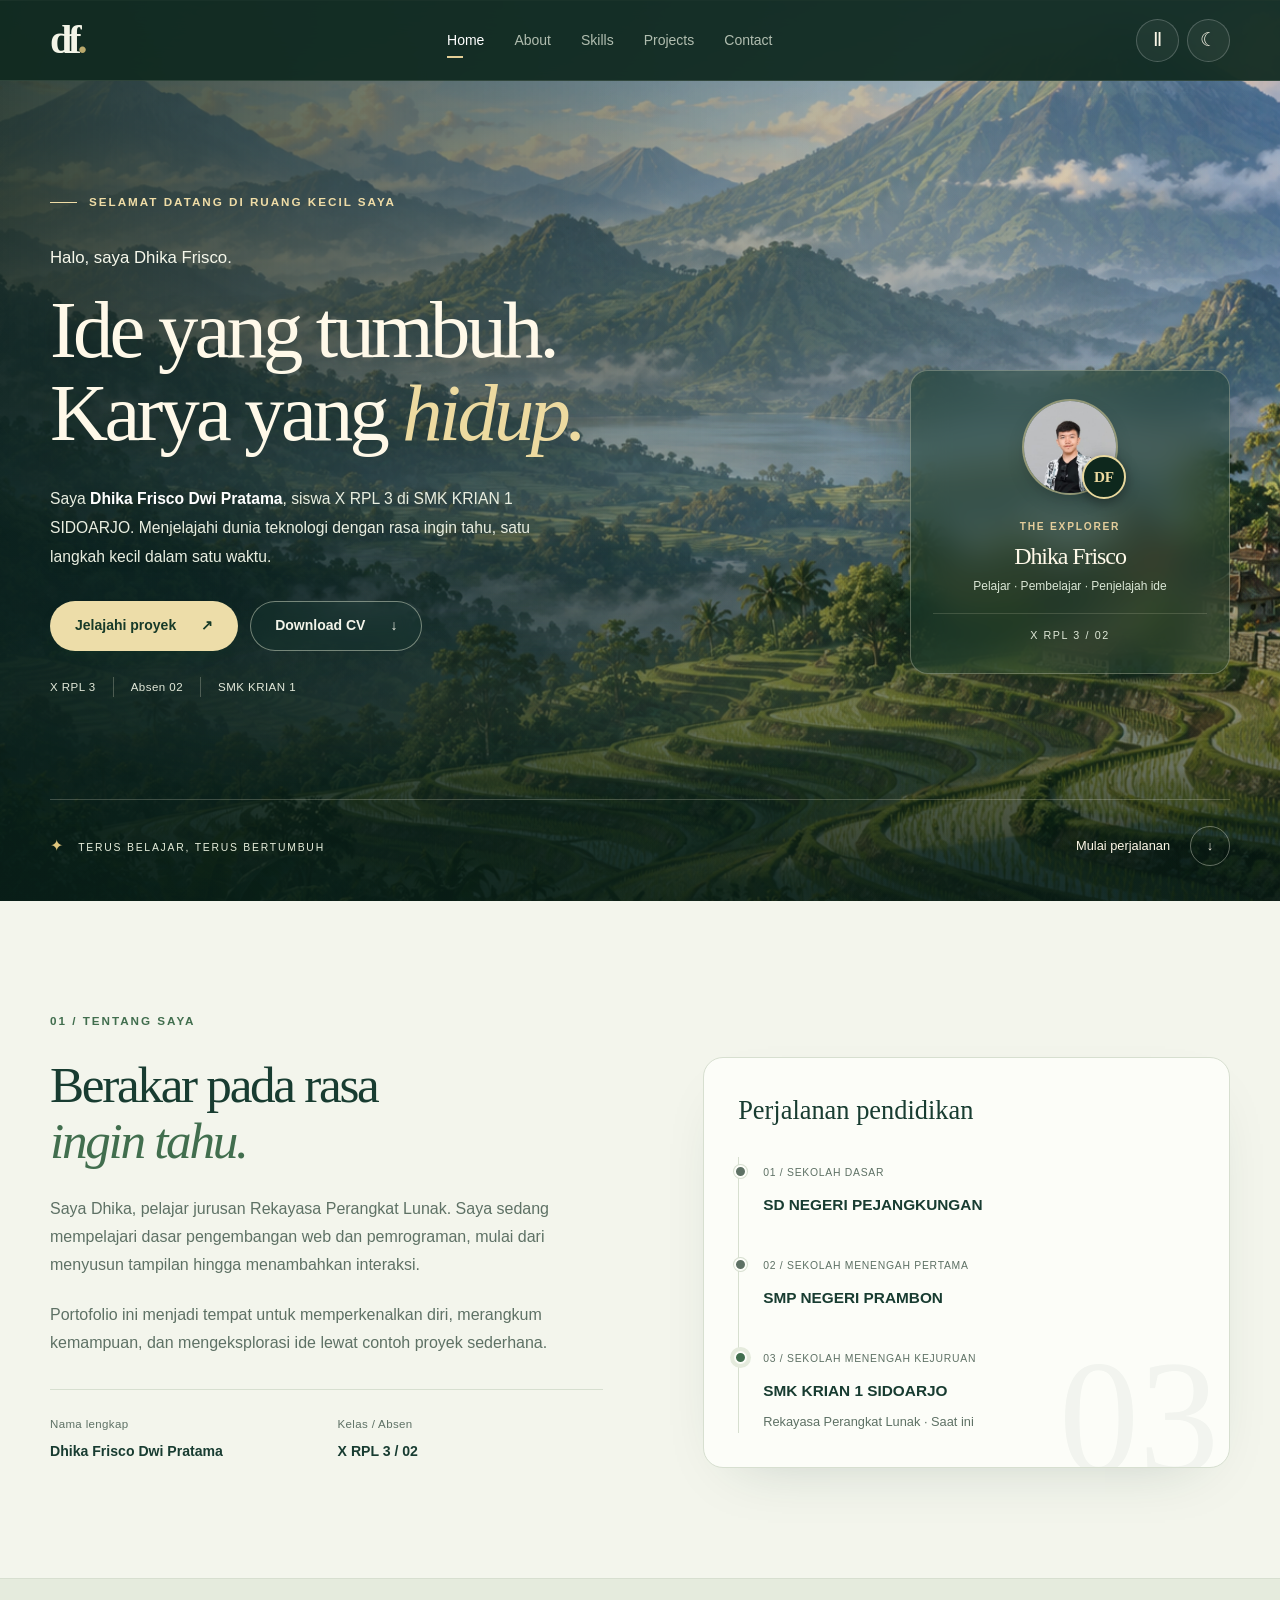
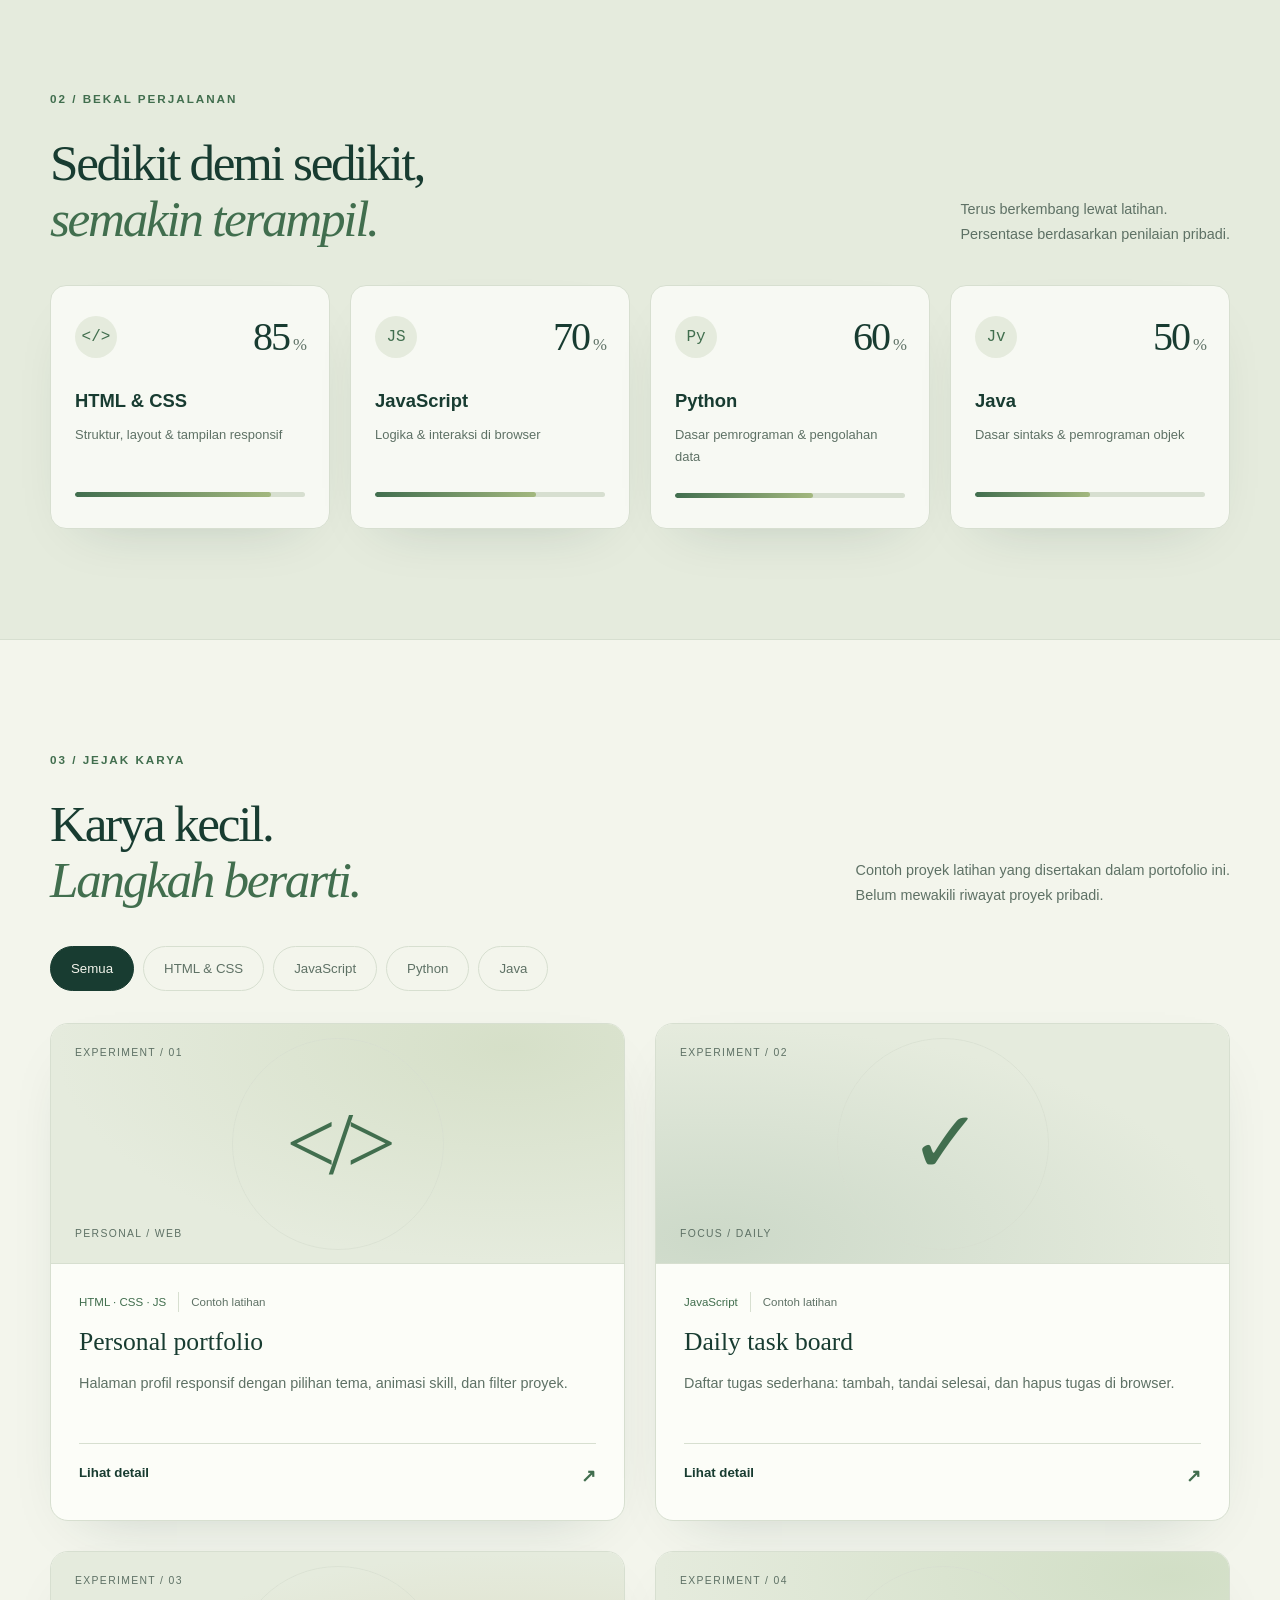
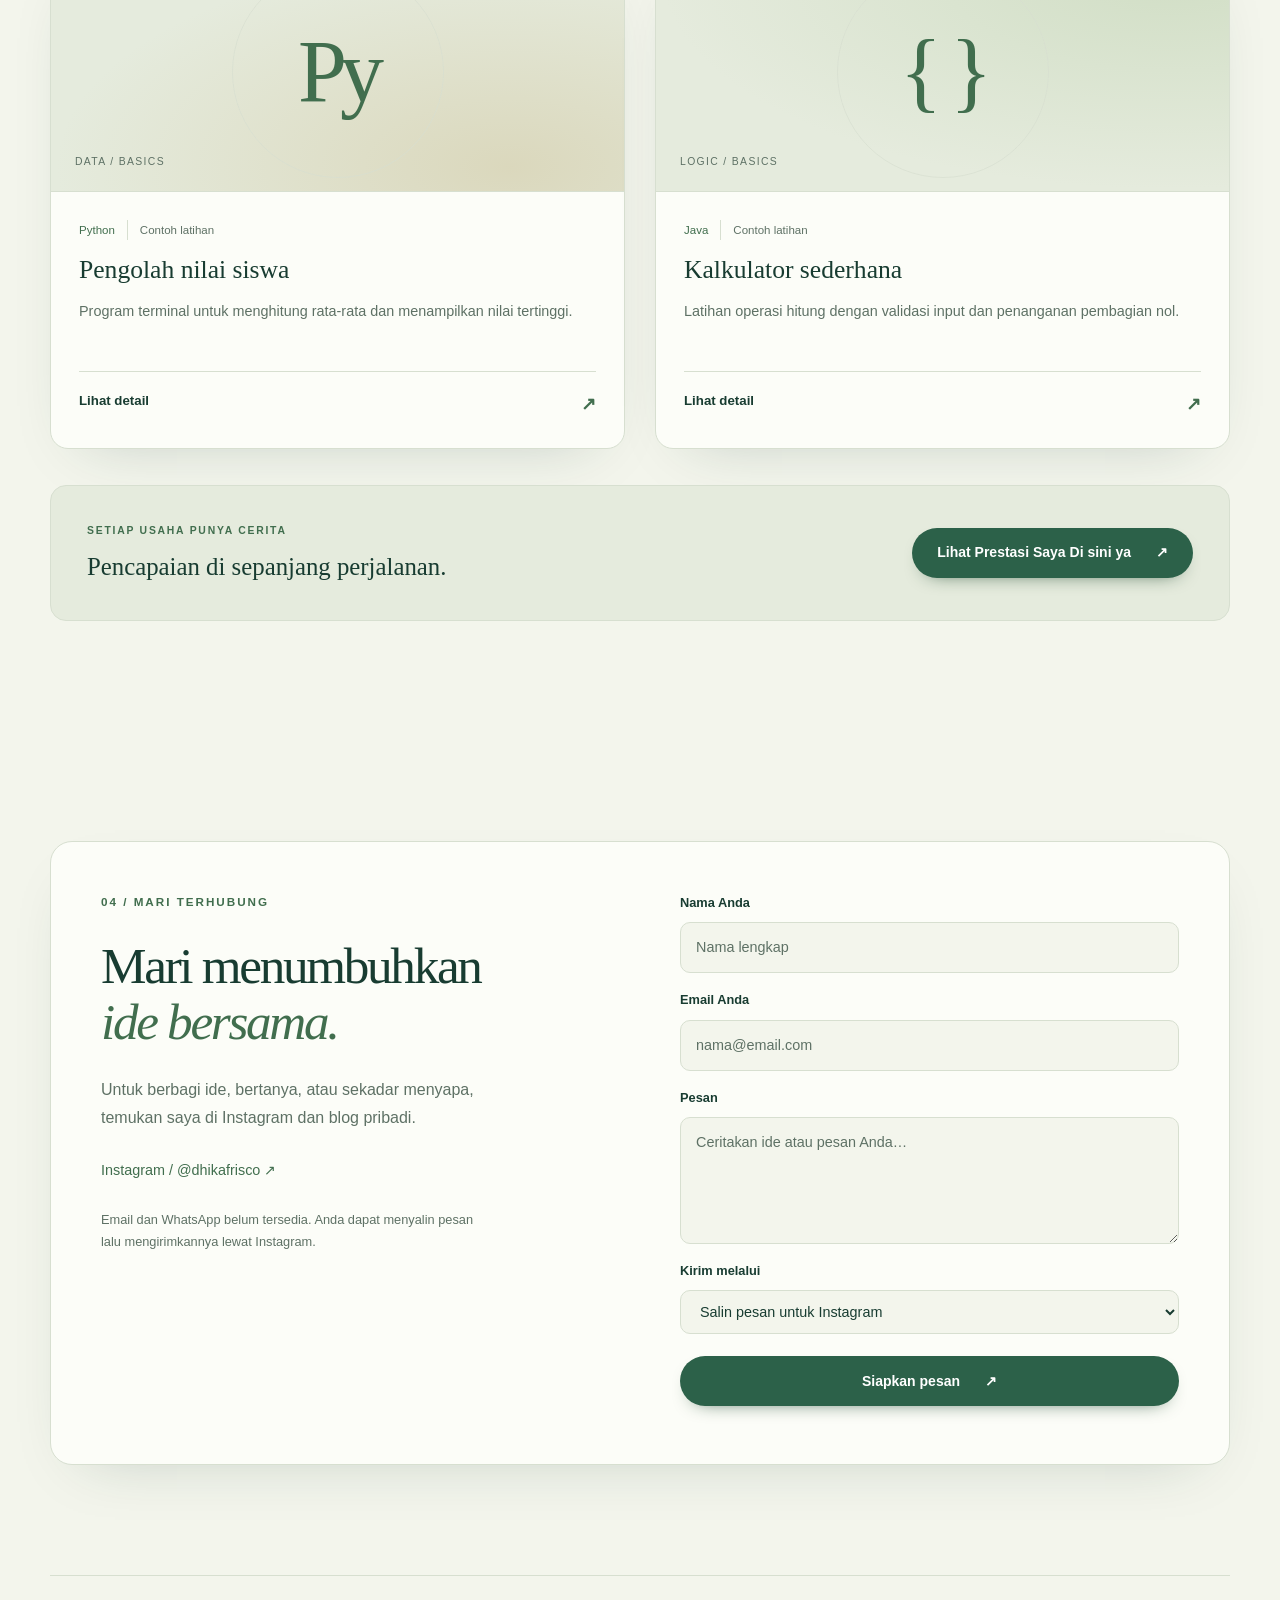
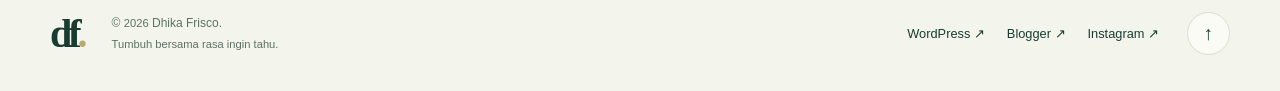
==== commit 8fbe9869: "Add files via upload" ====
--- a/index.html
+++ b/index.html
@@ -1,7 +1,7 @@
 <!DOCTYPE html>
 <html lang="id" data-theme="light" data-motion="paused"><head><meta charset="UTF-8"><meta name="viewport" content="width=device-width, initial-scale=1"><meta name="description" content="Portofolio Dhika Frisco Dwi Pratama, siswa X RPL 3 SMK KRIAN 1 SIDOARJO. Profil, kemampuan, dan contoh proyek pemrograman."><meta name="theme-color" content="#183c31"><title>Dhika Frisco — Portofolio</title><link rel="preload" as="image" href="assets/desa-pegunungan.png"><link rel="icon" href="assets/favicon.svg" type="image/svg+xml"><link rel="stylesheet" href="style.css"><script src="nature.js" defer></script><script src="config.js" defer></script><script src="script.js" defer></script></head>
 <body><a class="skip" href="#main">Lewati navigasi</a><header class="header"><div class="container nav-wrap"><a href="#home" class="brand" aria-label="Dhika Frisco, beranda">df<span>.</span></a><nav id="navigation" aria-label="Navigasi utama"><a href="#home" class="active">Home</a><a href="#about">About</a><a href="#skills">Skills</a><a href="#projects">Projects</a><a href="#contact">Contact</a></nav><div class="nav-tools"><button id="motion-toggle" class="icon-button" aria-label="Jeda animasi" aria-pressed="false" title="Jeda animasi">Ⅱ</button><button id="theme-toggle" class="icon-button" aria-label="Aktifkan mode terang" aria-pressed="false">☀</button><button id="menu-toggle" class="icon-button menu-toggle" aria-label="Buka menu" aria-controls="navigation" aria-expanded="false">☰</button></div></div></header>
-<main id="main"><section id="home" class="hero"><div class="landscape" aria-hidden="true"><div class="landscape-image"></div><div class="landscape-shade"></div><div class="mist mist-one"></div><div class="mist mist-two"></div><div class="sun-glow"></div><div class="sky-birds"><span class="bird bird-one"><img src="assets/burung.png" alt="" width="52" height="52"></span><span class="bird bird-two"><img src="assets/burung.png" alt="" width="52" height="52"></span><span class="bird bird-three"><img src="assets/burung.png" alt="" width="52" height="52"></span><span class="bird bird-four"><img src="assets/burung.png" alt="" width="52" height="52"></span></div><div class="pollen"><i></i><i></i><i></i><i></i><i></i><i></i><i></i><i></i></div></div><div class="hero-inner container"><div class="hero-copy"><div class="eyebrow"><span class="line"></span> SELAMAT DATANG DI RUANG KECIL SAYA</div><p class="hello">Halo, saya Dhika Frisco.</p><h1>Ide yang tumbuh.<br>Karya yang <em>hidup.</em></h1><p class="hero-description">Saya <strong>Dhika Frisco Dwi Pratama</strong>, siswa X RPL 3 di SMK KRIAN 1 SIDOARJO. Menjelajahi dunia teknologi dengan rasa ingin tahu, satu langkah kecil dalam satu waktu.</p><div class="actions"><a class="button primary" href="#projects">Jelajahi proyek <span aria-hidden="true">↗</span></a><a class="button secondary" href="assets/CV-Dhika-Frisco.pdf" download>Download CV <span aria-hidden="true">↓</span></a></div><div class="hero-meta"><span>X RPL 3</span><span>Absen 02</span><span>SMK KRIAN 1</span></div></div><aside class="profile-panel" aria-label="Profil singkat"><div class="profile-media-container"><div class="profile-card-photo-wrap"><img src="https://files.catbox.moe/zjfkkf.jpg" alt="Foto Profil Dhika Frisco" class="profile-card-img" id="profile-card-img"></div><div class="profile-seal" id="profile-seal" aria-hidden="true">DF</div></div><div><span class="small-label">THE EXPLORER</span><h2>Dhika Frisco</h2><p>Pelajar · Pembelajar · Penjelajah ide</p></div><span class="profile-coordinate">X RPL 3 / 02</span></aside><div class="hero-foot"><span class="hero-location"><span aria-hidden="true">✦</span> TERUS BELAJAR, TERUS BERTUMBUH</span><a href="#about">Mulai perjalanan <span class="scroll-arrow" aria-hidden="true">↓</span></a></div></div></section>
+<main id="main"><section id="home" class="hero"><div class="landscape" aria-hidden="true"><div class="landscape-image"></div><div class="landscape-shade"></div><div class="mist mist-one"></div><div class="mist mist-two"></div><div class="sun-glow"></div><div class="sky-birds"><span class="bird bird-one"><img src="assets/burung.png" alt="" width="52" height="52"></span><span class="bird bird-two"><img src="assets/burung.png" alt="" width="52" height="52"></span><span class="bird bird-three"><img src="assets/burung.png" alt="" width="52" height="52"></span><span class="bird bird-four"><img src="assets/burung.png" alt="" width="52" height="52"></span></div><div class="pollen"><i></i><i></i><i></i><i></i><i></i><i></i><i></i><i></i></div></div><div class="hero-inner container"><div class="hero-copy"><div class="eyebrow"><span class="line"></span> SELAMAT DATANG DI RUANG KECIL SAYA</div><p class="hello">Halo, saya Dhika Frisco.</p><h1>Ide yang tumbuh.<br>Karya yang <em>hidup.</em></h1><p class="hero-description">Saya <strong>Dhika Frisco Dwi Pratama</strong>, siswa X RPL 3 di SMK KRIAN 1 SIDOARJO. Menjelajahi dunia teknologi dengan rasa ingin tahu, satu langkah kecil dalam satu waktu.</p><div class="actions"><a class="button primary" href="#projects">Jelajahi proyek <span aria-hidden="true">↗</span></a><a class="button secondary" href="assets/CV-Dhika-Frisco.pdf" download>Download CV <span aria-hidden="true">↓</span></a></div><div class="hero-meta"><span>X RPL 3</span><span>Absen 02</span><span>SMK KRIAN 1</span></div></div><aside class="profile-panel" aria-label="Profil singkat"><div class="profile-media-container"><div class="profile-card-photo-wrap"><img src="assets/profil.jpg" alt="Foto Profil Dhika Frisco" class="profile-card-img" id="profile-card-img"></div><div class="profile-seal" id="profile-seal" aria-hidden="true">DF</div></div><div><span class="small-label">THE EXPLORER</span><h2>Dhika Frisco</h2><p>Pelajar · Pembelajar · Penjelajah ide</p></div><span class="profile-coordinate">X RPL 3 / 02</span></aside><div class="hero-foot"><span class="hero-location"><span aria-hidden="true">✦</span> TERUS BELAJAR, TERUS BERTUMBUH</span><a href="#about">Mulai perjalanan <span class="scroll-arrow" aria-hidden="true">↓</span></a></div></div></section>
 <section id="about" class="section container"><div class="section-label">01 / TENTANG SAYA</div><div class="about-grid"><div><h2>Berakar pada rasa<br><em>ingin tahu.</em></h2><p>Saya Dhika, pelajar jurusan Rekayasa Perangkat Lunak. Saya sedang mempelajari dasar pengembangan web dan pemrograman, mulai dari menyusun tampilan hingga menambahkan interaksi.</p><p>Portofolio ini menjadi tempat untuk memperkenalkan diri, merangkum kemampuan, dan mengeksplorasi ide lewat contoh proyek sederhana.</p><div class="identity"><div><span>Nama lengkap</span><strong>Dhika Frisco Dwi Pratama</strong></div><div><span>Kelas / Absen</span><strong>X RPL 3 / 02</strong></div></div></div><div class="education"><h3>Perjalanan pendidikan</h3><ol><li><span>01 / SEKOLAH DASAR</span><h4>SD NEGERI PEJANGKUNGAN</h4></li><li><span>02 / SEKOLAH MENENGAH PERTAMA</span><h4>SMP NEGERI PRAMBON</h4></li><li class="current"><span>03 / SEKOLAH MENENGAH KEJURUAN</span><h4>SMK KRIAN 1 SIDOARJO</h4><p>Rekayasa Perangkat Lunak · Saat ini</p></li></ol></div></div></section>
 <section id="skills" class="section skills-section"><div class="container"><div class="section-label">02 / BEKAL PERJALANAN</div><div class="section-heading"><h2>Sedikit demi sedikit,<br><em>semakin terampil.</em></h2><p>Terus berkembang lewat latihan.<br>Persentase berdasarkan penilaian pribadi.</p></div><div class="skills-grid"><article class="skill-card"><div class="skill-top"><span class="skill-icon" aria-hidden="true">&lt;/&gt;</span><span class="percent">85<small>%</small></span></div><h3>HTML & CSS</h3><p>Struktur, layout & tampilan responsif</p><div class="skill-track" role="progressbar" aria-label="Kemampuan HTML & CSS" aria-valuemin="0" aria-valuemax="100" aria-valuenow="85"><span style="--level:85%"></span></div></article><article class="skill-card"><div class="skill-top"><span class="skill-icon" aria-hidden="true">JS</span><span class="percent">70<small>%</small></span></div><h3>JavaScript</h3><p>Logika & interaksi di browser</p><div class="skill-track" role="progressbar" aria-label="Kemampuan JavaScript" aria-valuemin="0" aria-valuemax="100" aria-valuenow="70"><span style="--level:70%"></span></div></article><article class="skill-card"><div class="skill-top"><span class="skill-icon" aria-hidden="true">Py</span><span class="percent">60<small>%</small></span></div><h3>Python</h3><p>Dasar pemrograman & pengolahan data</p><div class="skill-track" role="progressbar" aria-label="Kemampuan Python" aria-valuemin="0" aria-valuemax="100" aria-valuenow="60"><span style="--level:60%"></span></div></article><article class="skill-card"><div class="skill-top"><span class="skill-icon" aria-hidden="true">Jv</span><span class="percent">50<small>%</small></span></div><h3>Java</h3><p>Dasar sintaks & pemrograman objek</p><div class="skill-track" role="progressbar" aria-label="Kemampuan Java" aria-valuemin="0" aria-valuemax="100" aria-valuenow="50"><span style="--level:50%"></span></div></article></div></div></section>
 <section id="projects" class="section container"><div class="section-label">03 / JEJAK KARYA</div><div class="section-heading"><h2>Karya kecil.<br><em>Langkah berarti.</em></h2><p>Contoh proyek latihan yang disertakan dalam portofolio ini.<br>Belum mewakili riwayat proyek pribadi.</p></div><div class="filters" role="group" aria-label="Filter bahasa proyek"><button class="selected" data-filter="all" aria-pressed="true">Semua</button><button data-filter="html" aria-pressed="false">HTML & CSS</button><button data-filter="js" aria-pressed="false">JavaScript</button><button data-filter="python" aria-pressed="false">Python</button><button data-filter="java" aria-pressed="false">Java</button></div><p class="sr-only" id="filter-status" aria-live="polite">4 proyek ditampilkan.</p><div class="projects-grid"><article class="project-card" data-category="html js"><div class="project-art art-1"><span class="project-number">EXPERIMENT / 01</span><span class="project-symbol" aria-hidden="true">&lt;/&gt;</span><span class="art-caption">PERSONAL / WEB</span></div><div class="project-body"><div class="tags">HTML · CSS · JS <span>Contoh latihan</span></div><h3>Personal portfolio</h3><p>Halaman profil responsif dengan pilihan tema, animasi skill, dan filter proyek.</p><button class="project-open" data-project="1">Lihat detail <span aria-hidden="true">↗</span></button></div></article><article class="project-card" data-category="html js"><div class="project-art art-2"><span class="project-number">EXPERIMENT / 02</span><span class="project-symbol" aria-hidden="true">✓</span><span class="art-caption">FOCUS / DAILY</span></div><div class="project-body"><div class="tags">JavaScript <span>Contoh latihan</span></div><h3>Daily task board</h3><p>Daftar tugas sederhana: tambah, tandai selesai, dan hapus tugas di browser.</p><button class="project-open" data-project="2">Lihat detail <span aria-hidden="true">↗</span></button></div></article><article class="project-card" data-category="python"><div class="project-art art-3"><span class="project-number">EXPERIMENT / 03</span><span class="project-symbol" aria-hidden="true">Py</span><span class="art-caption">DATA / BASICS</span></div><div class="project-body"><div class="tags">Python <span>Contoh latihan</span></div><h3>Pengolah nilai siswa</h3><p>Program terminal untuk menghitung rata-rata dan menampilkan nilai tertinggi.</p><button class="project-open" data-project="3">Lihat detail <span aria-hidden="true">↗</span></button></div></article><article class="project-card" data-category="java"><div class="project-art art-4"><span class="project-number">EXPERIMENT / 04</span><span class="project-symbol" aria-hidden="true">{ }</span><span class="art-caption">LOGIC / BASICS</span></div><div class="project-body"><div class="tags">Java <span>Contoh latihan</span></div><h3>Kalkulator sederhana</h3><p>Latihan operasi hitung dengan validasi input dan penanganan pembagian nol.</p><button class="project-open" data-project="4">Lihat detail <span aria-hidden="true">↗</span></button></div></article></div><div class="achievement-cta"><div><span class="section-label">SETIAP USAHA PUNYA CERITA</span><h3>Pencapaian di sepanjang perjalanan.</h3></div><a class="button primary" href="prestasi.html">Lihat Prestasi Saya Di sini ya <span aria-hidden="true">↗</span></a></div></section>
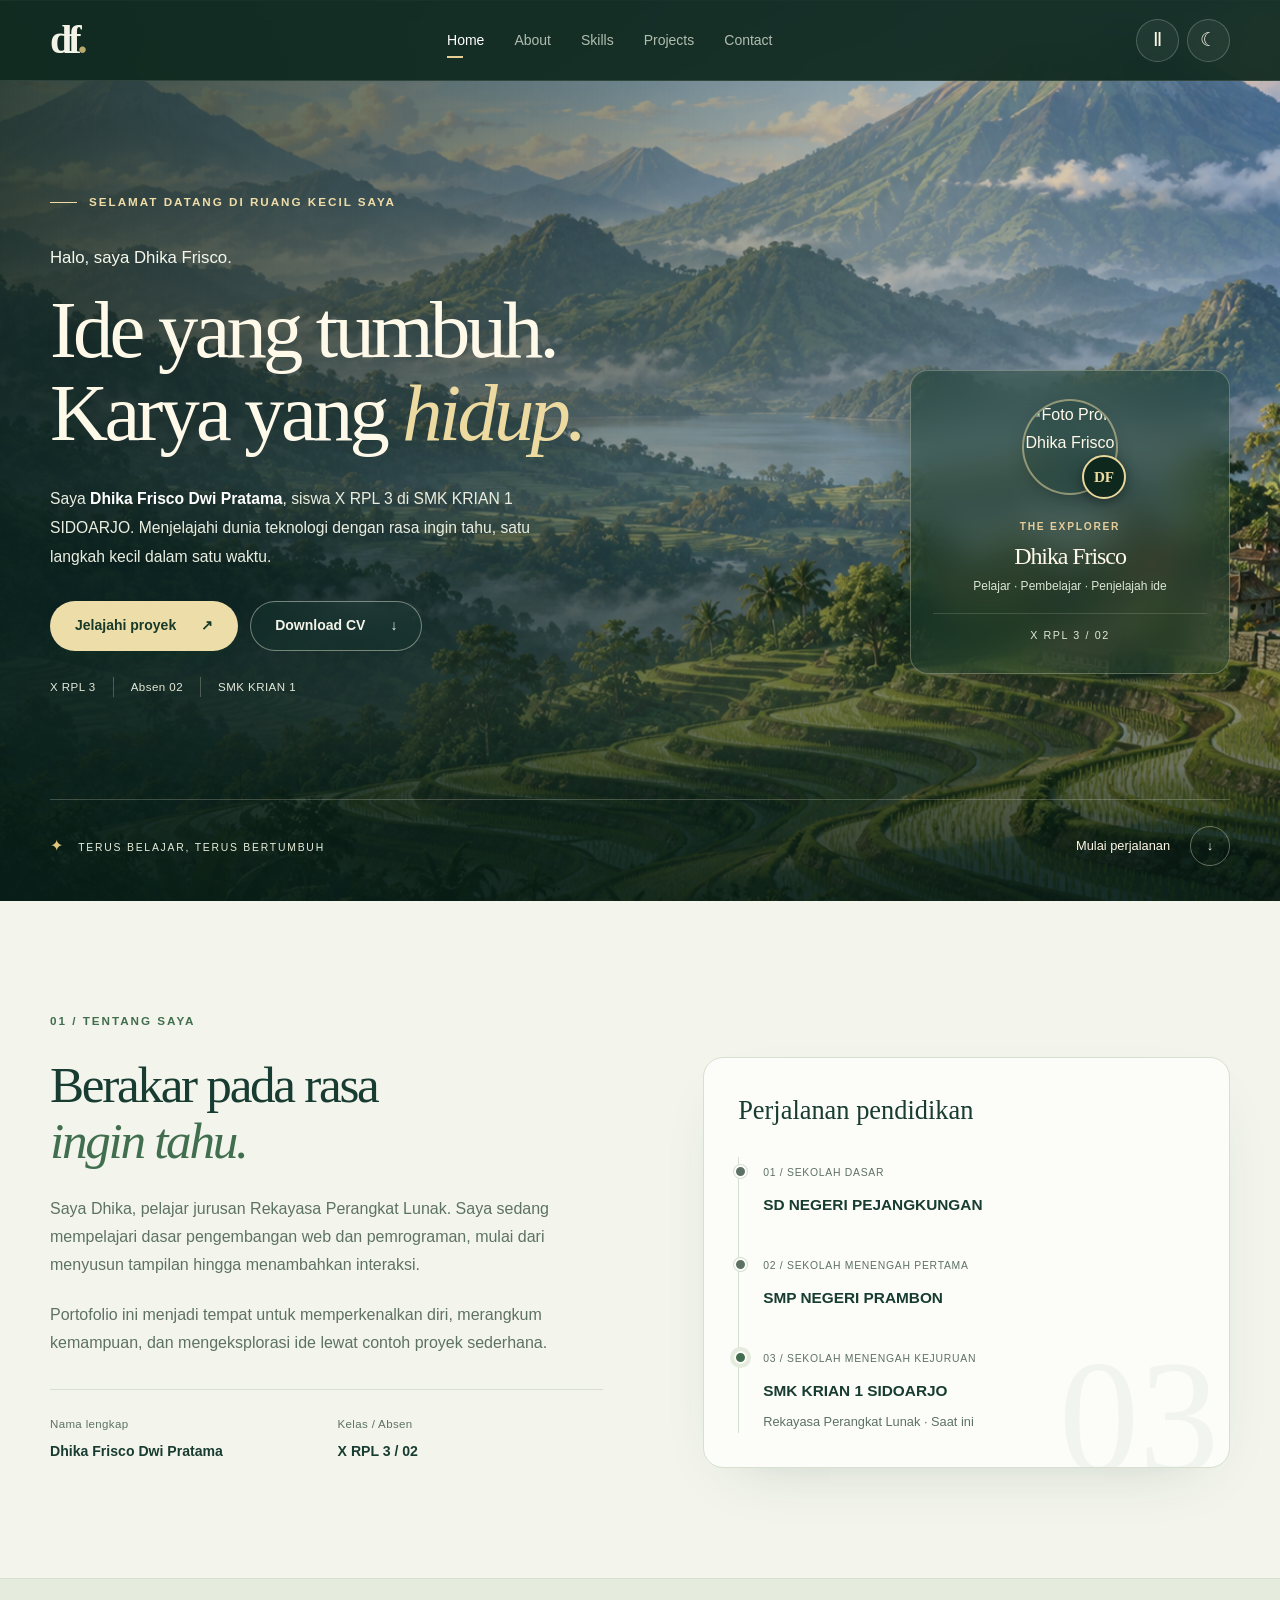
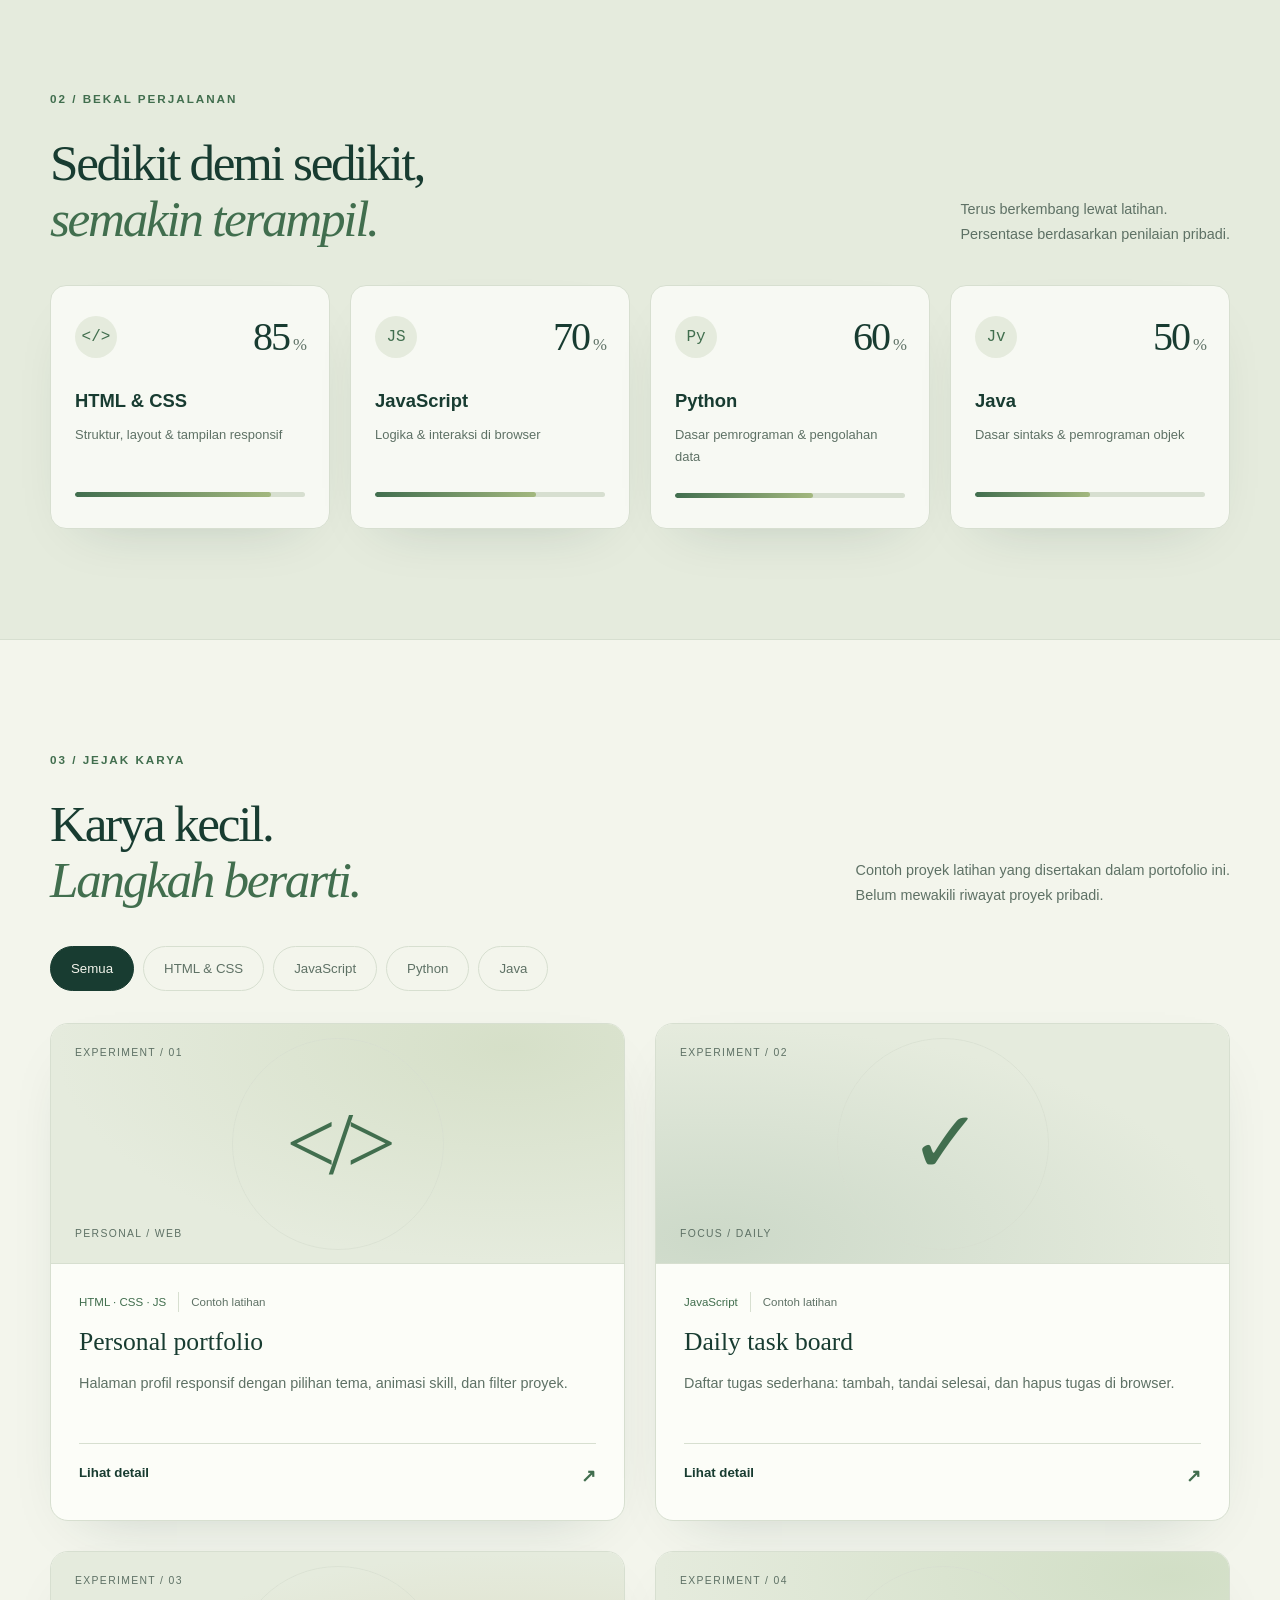
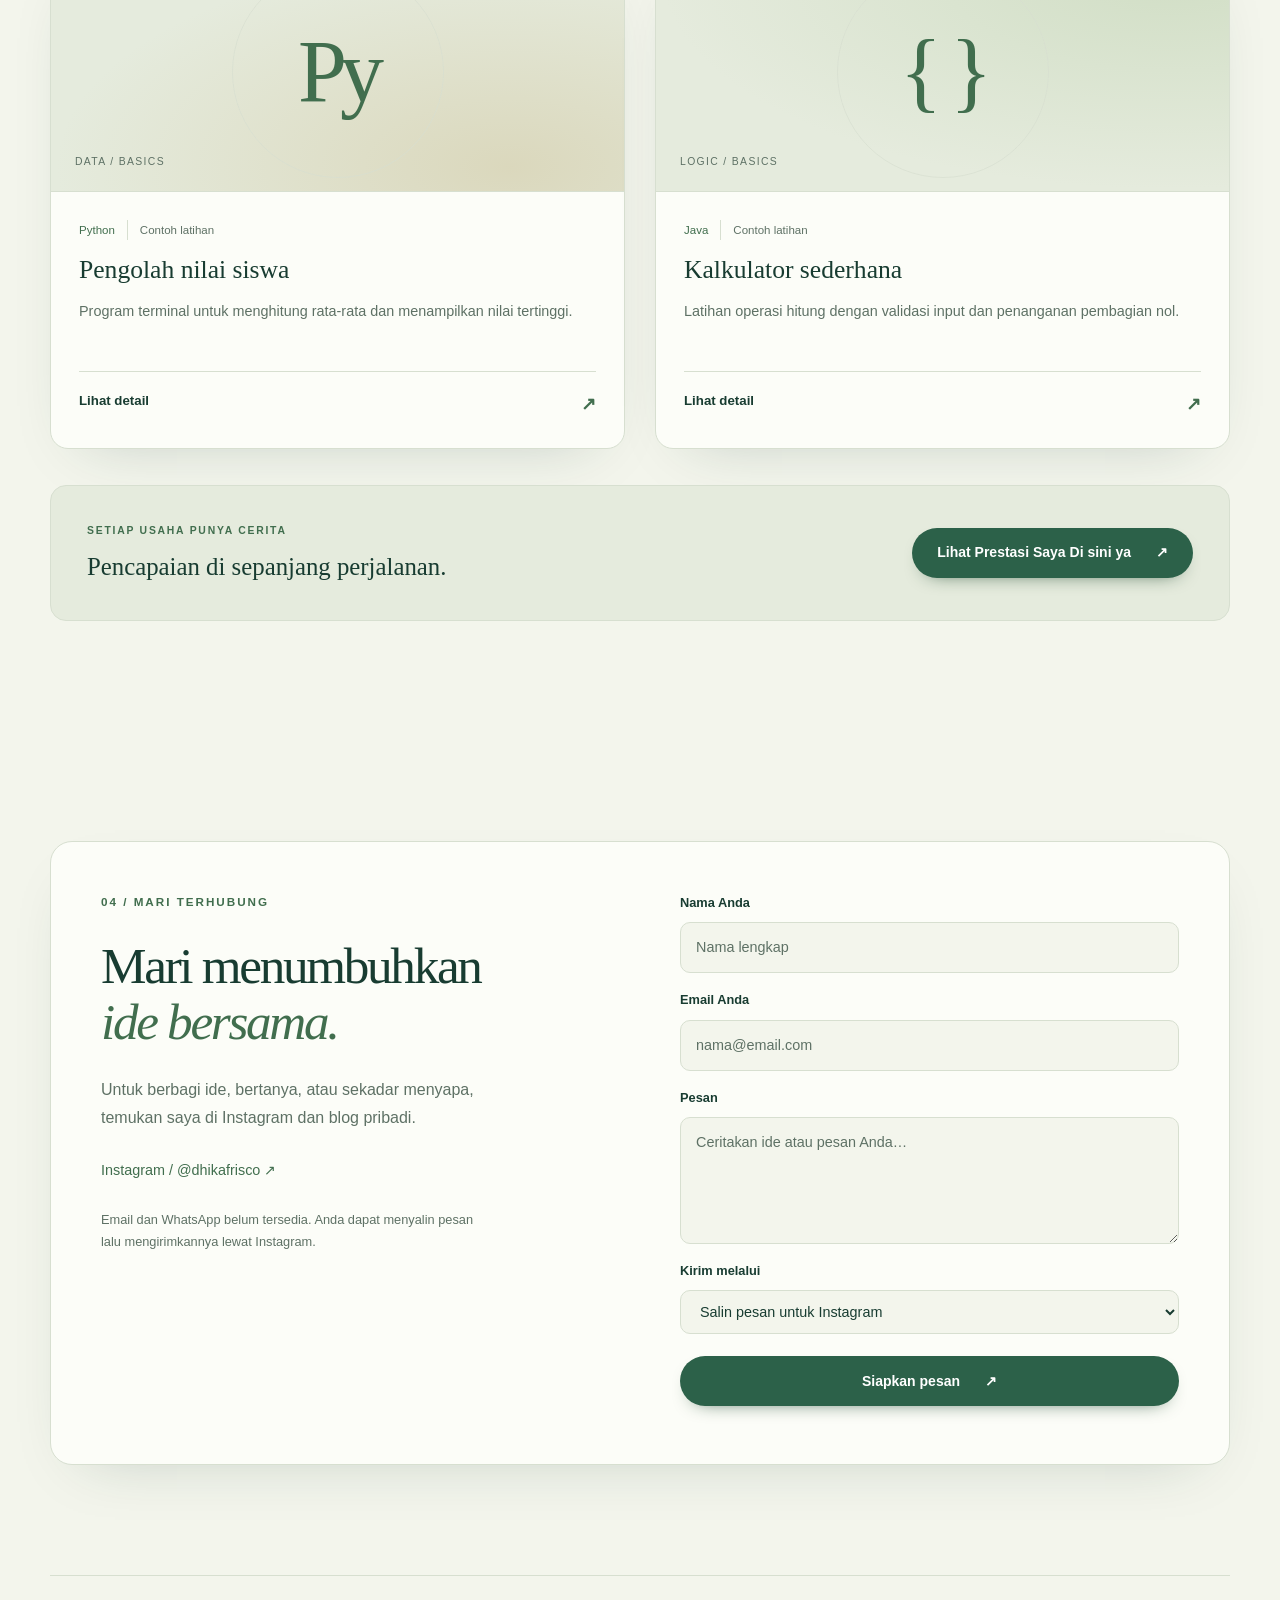
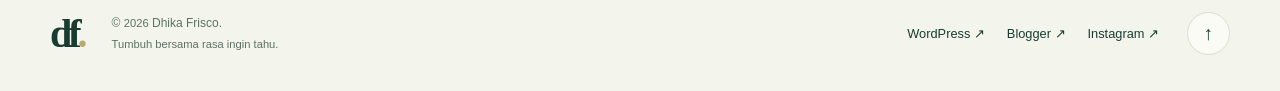
==== commit 3e097536: "Merge branch 'main' into main" ====
--- a/index.html
+++ b/index.html
@@ -1,7 +1,7 @@
 <!DOCTYPE html>
 <html lang="id" data-theme="light" data-motion="paused"><head><meta charset="UTF-8"><meta name="viewport" content="width=device-width, initial-scale=1"><meta name="description" content="Portofolio Dhika Frisco Dwi Pratama, siswa X RPL 3 SMK KRIAN 1 SIDOARJO. Profil, kemampuan, dan contoh proyek pemrograman."><meta name="theme-color" content="#183c31"><title>Dhika Frisco — Portofolio</title><link rel="preload" as="image" href="assets/desa-pegunungan.png"><link rel="icon" href="assets/favicon.svg" type="image/svg+xml"><link rel="stylesheet" href="style.css"><script src="nature.js" defer></script><script src="config.js" defer></script><script src="script.js" defer></script></head>
 <body><a class="skip" href="#main">Lewati navigasi</a><header class="header"><div class="container nav-wrap"><a href="#home" class="brand" aria-label="Dhika Frisco, beranda">df<span>.</span></a><nav id="navigation" aria-label="Navigasi utama"><a href="#home" class="active">Home</a><a href="#about">About</a><a href="#skills">Skills</a><a href="#projects">Projects</a><a href="#contact">Contact</a></nav><div class="nav-tools"><button id="motion-toggle" class="icon-button" aria-label="Jeda animasi" aria-pressed="false" title="Jeda animasi">Ⅱ</button><button id="theme-toggle" class="icon-button" aria-label="Aktifkan mode terang" aria-pressed="false">☀</button><button id="menu-toggle" class="icon-button menu-toggle" aria-label="Buka menu" aria-controls="navigation" aria-expanded="false">☰</button></div></div></header>
-<main id="main"><section id="home" class="hero"><div class="landscape" aria-hidden="true"><div class="landscape-image"></div><div class="landscape-shade"></div><div class="mist mist-one"></div><div class="mist mist-two"></div><div class="sun-glow"></div><div class="sky-birds"><span class="bird bird-one"><img src="assets/burung.png" alt="" width="52" height="52"></span><span class="bird bird-two"><img src="assets/burung.png" alt="" width="52" height="52"></span><span class="bird bird-three"><img src="assets/burung.png" alt="" width="52" height="52"></span><span class="bird bird-four"><img src="assets/burung.png" alt="" width="52" height="52"></span></div><div class="pollen"><i></i><i></i><i></i><i></i><i></i><i></i><i></i><i></i></div></div><div class="hero-inner container"><div class="hero-copy"><div class="eyebrow"><span class="line"></span> SELAMAT DATANG DI RUANG KECIL SAYA</div><p class="hello">Halo, saya Dhika Frisco.</p><h1>Ide yang tumbuh.<br>Karya yang <em>hidup.</em></h1><p class="hero-description">Saya <strong>Dhika Frisco Dwi Pratama</strong>, siswa X RPL 3 di SMK KRIAN 1 SIDOARJO. Menjelajahi dunia teknologi dengan rasa ingin tahu, satu langkah kecil dalam satu waktu.</p><div class="actions"><a class="button primary" href="#projects">Jelajahi proyek <span aria-hidden="true">↗</span></a><a class="button secondary" href="assets/CV-Dhika-Frisco.pdf" download>Download CV <span aria-hidden="true">↓</span></a></div><div class="hero-meta"><span>X RPL 3</span><span>Absen 02</span><span>SMK KRIAN 1</span></div></div><aside class="profile-panel" aria-label="Profil singkat"><div class="profile-media-container"><div class="profile-card-photo-wrap"><img src="assets/profil.jpg" alt="Foto Profil Dhika Frisco" class="profile-card-img" id="profile-card-img"></div><div class="profile-seal" id="profile-seal" aria-hidden="true">DF</div></div><div><span class="small-label">THE EXPLORER</span><h2>Dhika Frisco</h2><p>Pelajar · Pembelajar · Penjelajah ide</p></div><span class="profile-coordinate">X RPL 3 / 02</span></aside><div class="hero-foot"><span class="hero-location"><span aria-hidden="true">✦</span> TERUS BELAJAR, TERUS BERTUMBUH</span><a href="#about">Mulai perjalanan <span class="scroll-arrow" aria-hidden="true">↓</span></a></div></div></section>
+<main id="main"><section id="home" class="hero"><div class="landscape" aria-hidden="true"><div class="landscape-image"></div><div class="landscape-shade"></div><div class="mist mist-one"></div><div class="mist mist-two"></div><div class="sun-glow"></div><div class="sky-birds"><span class="bird bird-one"><img src="assets/burung.png" alt="" width="52" height="52"></span><span class="bird bird-two"><img src="assets/burung.png" alt="" width="52" height="52"></span><span class="bird bird-three"><img src="assets/burung.png" alt="" width="52" height="52"></span><span class="bird bird-four"><img src="assets/burung.png" alt="" width="52" height="52"></span></div><div class="pollen"><i></i><i></i><i></i><i></i><i></i><i></i><i></i><i></i></div></div><div class="hero-inner container"><div class="hero-copy"><div class="eyebrow"><span class="line"></span> SELAMAT DATANG DI RUANG KECIL SAYA</div><p class="hello">Halo, saya Dhika Frisco.</p><h1>Ide yang tumbuh.<br>Karya yang <em>hidup.</em></h1><p class="hero-description">Saya <strong>Dhika Frisco Dwi Pratama</strong>, siswa X RPL 3 di SMK KRIAN 1 SIDOARJO. Menjelajahi dunia teknologi dengan rasa ingin tahu, satu langkah kecil dalam satu waktu.</p><div class="actions"><a class="button primary" href="#projects">Jelajahi proyek <span aria-hidden="true">↗</span></a><a class="button secondary" href="assets/CV-Dhika-Frisco.pdf" download>Download CV <span aria-hidden="true">↓</span></a></div><div class="hero-meta"><span>X RPL 3</span><span>Absen 02</span><span>SMK KRIAN 1</span></div></div><aside class="profile-panel" aria-label="Profil singkat"><div class="profile-media-container"><div class="profile-card-photo-wrap"><img src="https://files.catbox.moe/zjfkkf.jpg" alt="Foto Profil Dhika Frisco" class="profile-card-img" id="profile-card-img"></div><div class="profile-seal" id="profile-seal" aria-hidden="true">DF</div></div><div><span class="small-label">THE EXPLORER</span><h2>Dhika Frisco</h2><p>Pelajar · Pembelajar · Penjelajah ide</p></div><span class="profile-coordinate">X RPL 3 / 02</span></aside><div class="hero-foot"><span class="hero-location"><span aria-hidden="true">✦</span> TERUS BELAJAR, TERUS BERTUMBUH</span><a href="#about">Mulai perjalanan <span class="scroll-arrow" aria-hidden="true">↓</span></a></div></div></section>
 <section id="about" class="section container"><div class="section-label">01 / TENTANG SAYA</div><div class="about-grid"><div><h2>Berakar pada rasa<br><em>ingin tahu.</em></h2><p>Saya Dhika, pelajar jurusan Rekayasa Perangkat Lunak. Saya sedang mempelajari dasar pengembangan web dan pemrograman, mulai dari menyusun tampilan hingga menambahkan interaksi.</p><p>Portofolio ini menjadi tempat untuk memperkenalkan diri, merangkum kemampuan, dan mengeksplorasi ide lewat contoh proyek sederhana.</p><div class="identity"><div><span>Nama lengkap</span><strong>Dhika Frisco Dwi Pratama</strong></div><div><span>Kelas / Absen</span><strong>X RPL 3 / 02</strong></div></div></div><div class="education"><h3>Perjalanan pendidikan</h3><ol><li><span>01 / SEKOLAH DASAR</span><h4>SD NEGERI PEJANGKUNGAN</h4></li><li><span>02 / SEKOLAH MENENGAH PERTAMA</span><h4>SMP NEGERI PRAMBON</h4></li><li class="current"><span>03 / SEKOLAH MENENGAH KEJURUAN</span><h4>SMK KRIAN 1 SIDOARJO</h4><p>Rekayasa Perangkat Lunak · Saat ini</p></li></ol></div></div></section>
 <section id="skills" class="section skills-section"><div class="container"><div class="section-label">02 / BEKAL PERJALANAN</div><div class="section-heading"><h2>Sedikit demi sedikit,<br><em>semakin terampil.</em></h2><p>Terus berkembang lewat latihan.<br>Persentase berdasarkan penilaian pribadi.</p></div><div class="skills-grid"><article class="skill-card"><div class="skill-top"><span class="skill-icon" aria-hidden="true">&lt;/&gt;</span><span class="percent">85<small>%</small></span></div><h3>HTML & CSS</h3><p>Struktur, layout & tampilan responsif</p><div class="skill-track" role="progressbar" aria-label="Kemampuan HTML & CSS" aria-valuemin="0" aria-valuemax="100" aria-valuenow="85"><span style="--level:85%"></span></div></article><article class="skill-card"><div class="skill-top"><span class="skill-icon" aria-hidden="true">JS</span><span class="percent">70<small>%</small></span></div><h3>JavaScript</h3><p>Logika & interaksi di browser</p><div class="skill-track" role="progressbar" aria-label="Kemampuan JavaScript" aria-valuemin="0" aria-valuemax="100" aria-valuenow="70"><span style="--level:70%"></span></div></article><article class="skill-card"><div class="skill-top"><span class="skill-icon" aria-hidden="true">Py</span><span class="percent">60<small>%</small></span></div><h3>Python</h3><p>Dasar pemrograman & pengolahan data</p><div class="skill-track" role="progressbar" aria-label="Kemampuan Python" aria-valuemin="0" aria-valuemax="100" aria-valuenow="60"><span style="--level:60%"></span></div></article><article class="skill-card"><div class="skill-top"><span class="skill-icon" aria-hidden="true">Jv</span><span class="percent">50<small>%</small></span></div><h3>Java</h3><p>Dasar sintaks & pemrograman objek</p><div class="skill-track" role="progressbar" aria-label="Kemampuan Java" aria-valuemin="0" aria-valuemax="100" aria-valuenow="50"><span style="--level:50%"></span></div></article></div></div></section>
 <section id="projects" class="section container"><div class="section-label">03 / JEJAK KARYA</div><div class="section-heading"><h2>Karya kecil.<br><em>Langkah berarti.</em></h2><p>Contoh proyek latihan yang disertakan dalam portofolio ini.<br>Belum mewakili riwayat proyek pribadi.</p></div><div class="filters" role="group" aria-label="Filter bahasa proyek"><button class="selected" data-filter="all" aria-pressed="true">Semua</button><button data-filter="html" aria-pressed="false">HTML & CSS</button><button data-filter="js" aria-pressed="false">JavaScript</button><button data-filter="python" aria-pressed="false">Python</button><button data-filter="java" aria-pressed="false">Java</button></div><p class="sr-only" id="filter-status" aria-live="polite">4 proyek ditampilkan.</p><div class="projects-grid"><article class="project-card" data-category="html js"><div class="project-art art-1"><span class="project-number">EXPERIMENT / 01</span><span class="project-symbol" aria-hidden="true">&lt;/&gt;</span><span class="art-caption">PERSONAL / WEB</span></div><div class="project-body"><div class="tags">HTML · CSS · JS <span>Contoh latihan</span></div><h3>Personal portfolio</h3><p>Halaman profil responsif dengan pilihan tema, animasi skill, dan filter proyek.</p><button class="project-open" data-project="1">Lihat detail <span aria-hidden="true">↗</span></button></div></article><article class="project-card" data-category="html js"><div class="project-art art-2"><span class="project-number">EXPERIMENT / 02</span><span class="project-symbol" aria-hidden="true">✓</span><span class="art-caption">FOCUS / DAILY</span></div><div class="project-body"><div class="tags">JavaScript <span>Contoh latihan</span></div><h3>Daily task board</h3><p>Daftar tugas sederhana: tambah, tandai selesai, dan hapus tugas di browser.</p><button class="project-open" data-project="2">Lihat detail <span aria-hidden="true">↗</span></button></div></article><article class="project-card" data-category="python"><div class="project-art art-3"><span class="project-number">EXPERIMENT / 03</span><span class="project-symbol" aria-hidden="true">Py</span><span class="art-caption">DATA / BASICS</span></div><div class="project-body"><div class="tags">Python <span>Contoh latihan</span></div><h3>Pengolah nilai siswa</h3><p>Program terminal untuk menghitung rata-rata dan menampilkan nilai tertinggi.</p><button class="project-open" data-project="3">Lihat detail <span aria-hidden="true">↗</span></button></div></article><article class="project-card" data-category="java"><div class="project-art art-4"><span class="project-number">EXPERIMENT / 04</span><span class="project-symbol" aria-hidden="true">{ }</span><span class="art-caption">LOGIC / BASICS</span></div><div class="project-body"><div class="tags">Java <span>Contoh latihan</span></div><h3>Kalkulator sederhana</h3><p>Latihan operasi hitung dengan validasi input dan penanganan pembagian nol.</p><button class="project-open" data-project="4">Lihat detail <span aria-hidden="true">↗</span></button></div></article></div><div class="achievement-cta"><div><span class="section-label">SETIAP USAHA PUNYA CERITA</span><h3>Pencapaian di sepanjang perjalanan.</h3></div><a class="button primary" href="prestasi.html">Lihat Prestasi Saya Di sini ya <span aria-hidden="true">↗</span></a></div></section>
